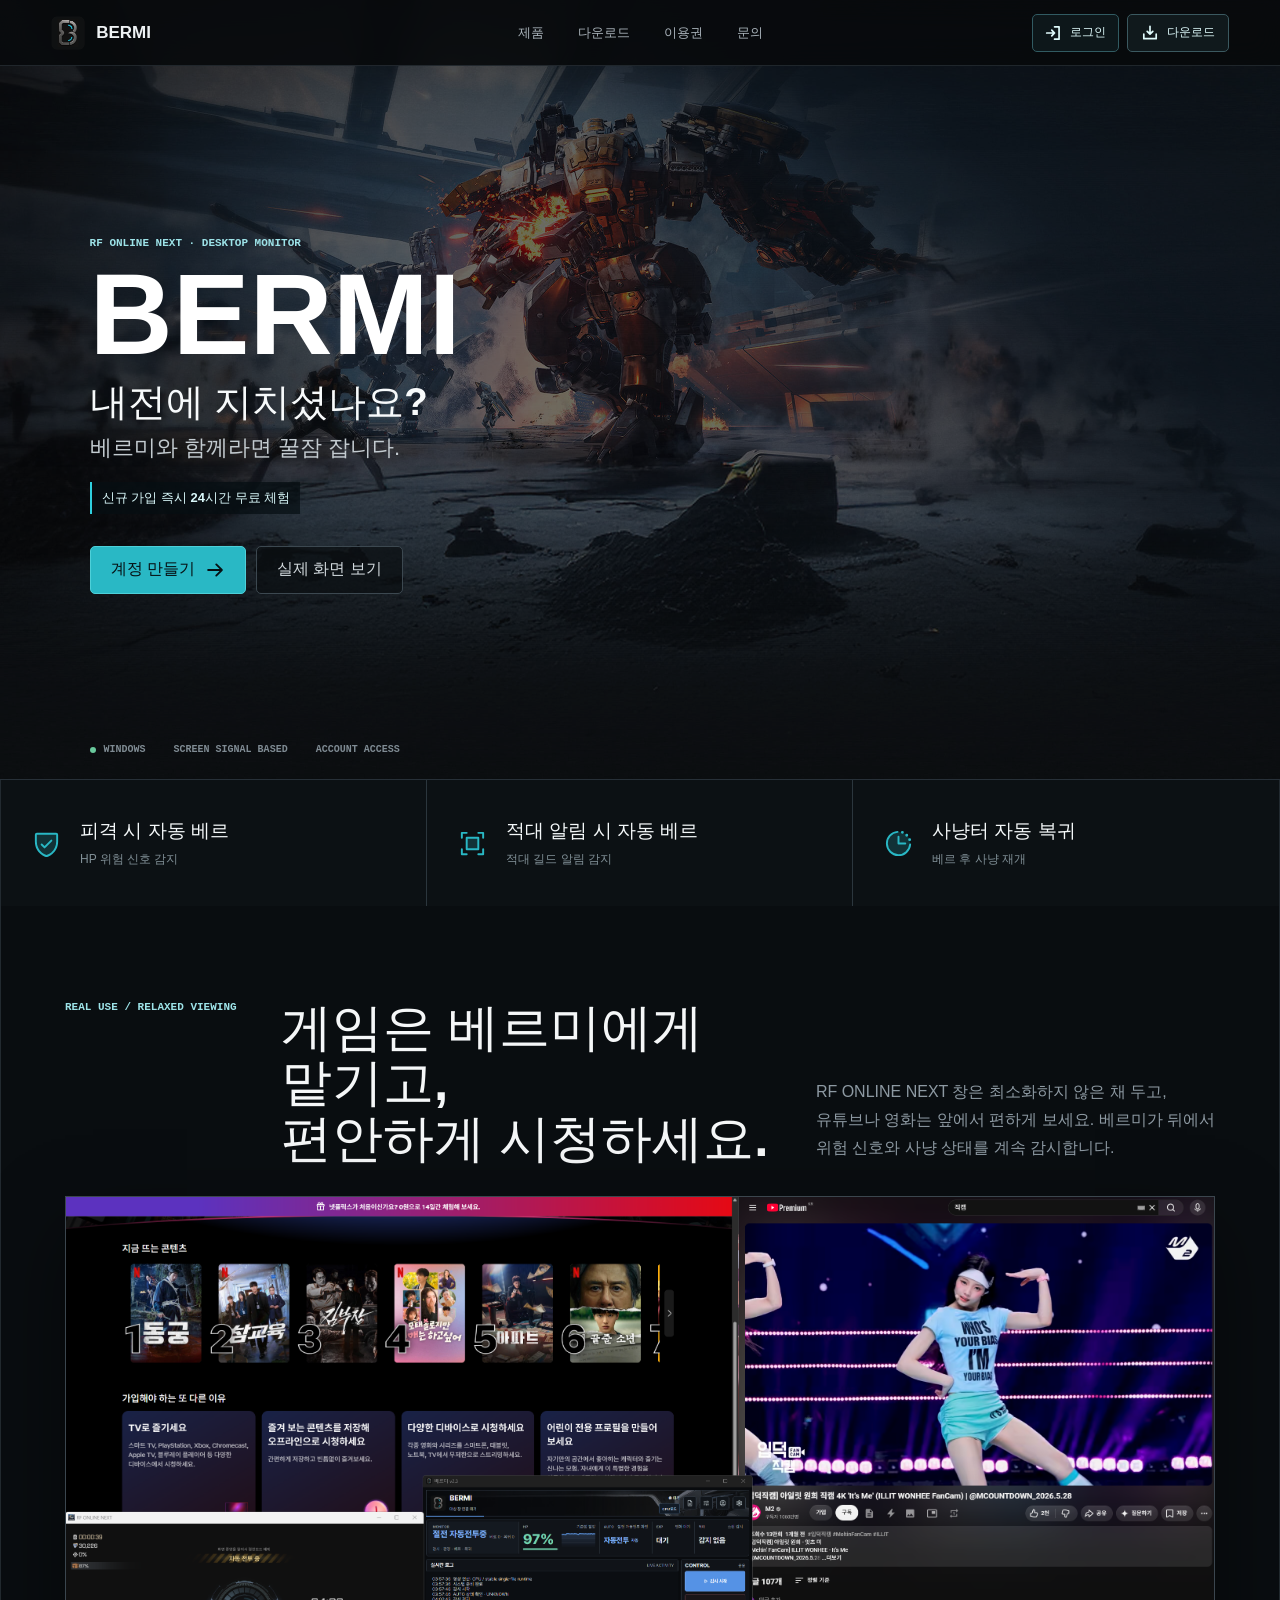
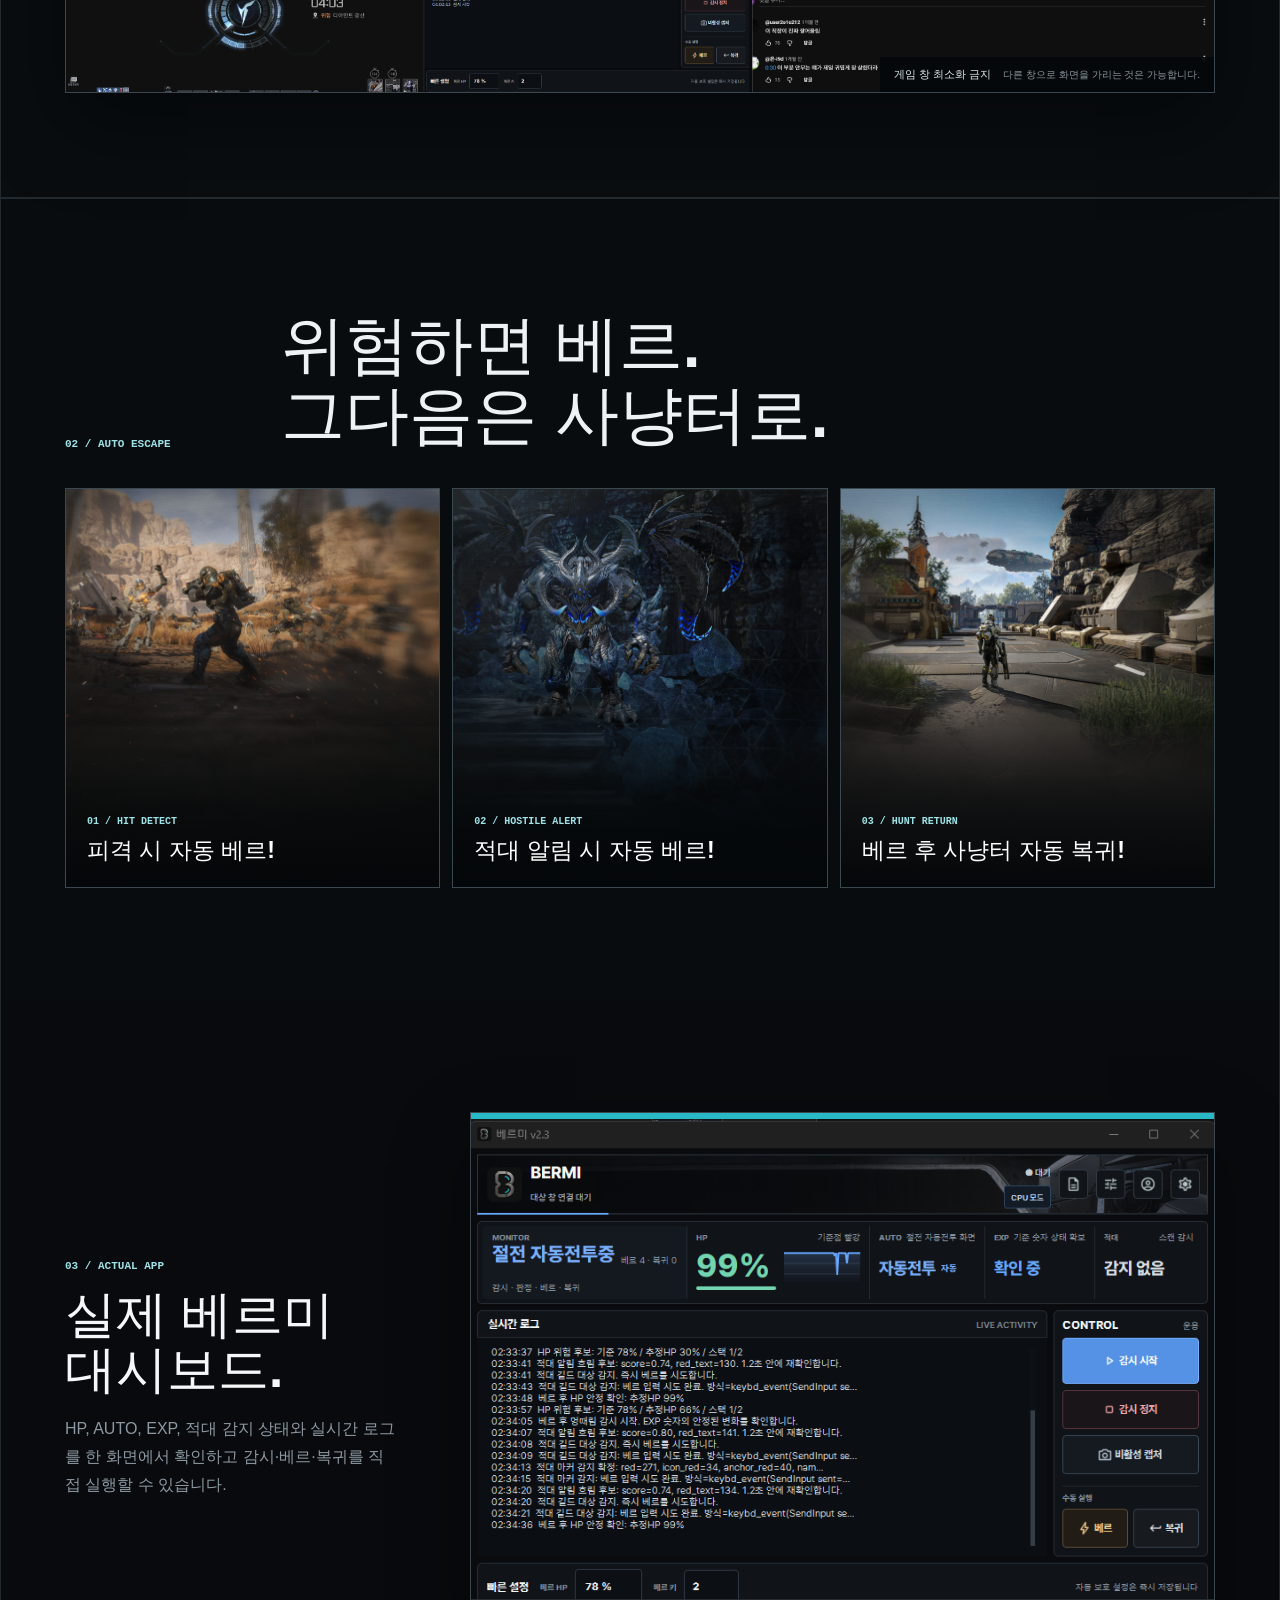
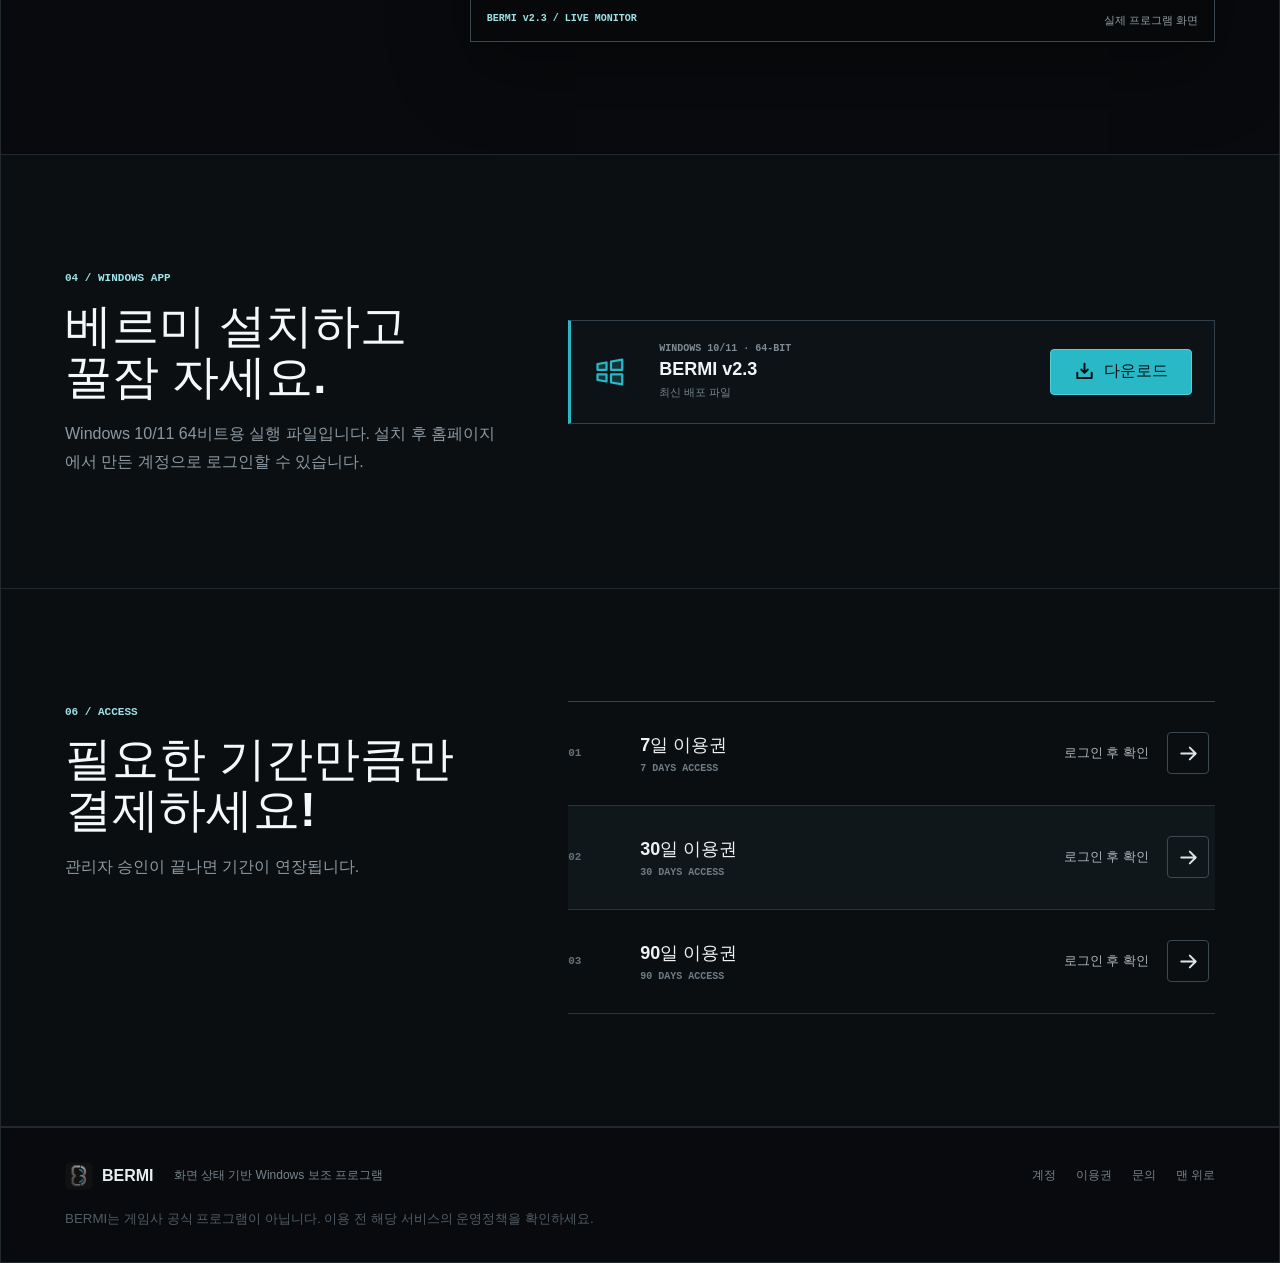
==== index.html @ 83c1efd8 "Update member administration and homepage" ====
<!doctype html>
<html lang="ko">
  <head>
    <meta charset="UTF-8" />
    <meta name="viewport" content="width=device-width, initial-scale=1.0" />
    <meta name="theme-color" content="#080a0d" />
    <link rel="icon" type="image/png" href="/bermi.png" />
    <link rel="canonical" href="https://bermi.vercel.app/" />
    <meta name="description" content="내전에 지치셨나요? BERMI가 피격과 적대 알림을 감지해 자동 베르와 사냥터 자동 복귀를 지원합니다." />
    <meta property="og:type" content="website" />
    <meta property="og:locale" content="ko_KR" />
    <meta property="og:site_name" content="BERMI" />
    <meta property="og:title" content="내전에 지치셨나요? 베르미와 함께라면 꿀잠 잡니다." />
    <meta property="og:description" content="피격 자동 베르 · 적대 알림 감지 · 사냥터 자동 복귀" />
    <meta property="og:url" content="https://bermi.vercel.app/" />
    <meta property="og:image" content="https://bermi.vercel.app/bermi-og-v1.jpg" />
    <meta property="og:image:width" content="1200" />
    <meta property="og:image:height" content="630" />
    <meta property="og:image:alt" content="내전에 지치셨나요? 베르미와 함께라면 꿀잠 잡니다." />
    <meta name="twitter:card" content="summary_large_image" />
    <meta name="twitter:title" content="내전에 지치셨나요? 베르미와 함께라면 꿀잠 잡니다." />
    <meta name="twitter:description" content="피격 자동 베르 · 적대 알림 감지 · 사냥터 자동 복귀" />
    <meta name="twitter:image" content="https://bermi.vercel.app/bermi-og-v1.jpg" />
    <title>BERMI | RF온라인넥스트 매크로 · 자동 베르 · 자동 사냥터 복귀</title>
    <script type="module" crossorigin src="/assets/index-1e5WeMnB.js"></script>
    <link rel="stylesheet" crossorigin href="/assets/index-e-_t56Hf.css">
  </head>
  <body>
    <div id="root"></div>
  </body>
</html>
---- assets/index-e-_t56Hf.css ----
:root{--lightningcss-light: ;--lightningcss-dark:initial;color-scheme:dark;color:#eef2f4;font-synthesis:none;--bg:#080a0d;--surface:#0d1115;--surface-2:#12171c;--line:#283139;--line-bright:#42505a;--muted:#8d99a2;--accent:#29b8c5;--accent-soft:#9de3e8;--danger:#e4737b;--success:#69c99c;background:#080a0d;font-family:Segoe UI,Malgun Gothic,sans-serif}*{box-sizing:border-box}html{scroll-behavior:smooth}body{background:var(--bg);min-width:320px;margin:0}button,input{font:inherit}button,a{-webkit-tap-highlight-color:transparent}button{cursor:pointer}a{color:inherit;text-decoration:none}.site-shell{min-height:100dvh;overflow:hidden}.topbar{z-index:20;-webkit-backdrop-filter:blur(14px);backdrop-filter:blur(14px);background:#080a0deb;border-bottom:1px solid #75899538;grid-template-columns:1fr auto 1fr;align-items:center;height:66px;padding:0 clamp(18px,4vw,64px);display:grid;position:fixed;inset:0 0 auto}.brand{justify-self:start;align-items:center;gap:11px;font-size:17px;font-weight:800;display:inline-flex}.brand img{border-radius:6px;width:34px;height:34px}.topbar nav{color:#aab4bb;align-items:center;gap:34px;font-size:13px;display:flex}.topbar nav button{color:inherit;background:0 0;border:0;padding:0}.topbar nav a:hover,.topbar nav button:hover{color:#fff}.topbar-actions{justify-self:end;align-items:center;gap:8px;display:flex}.header-download{color:#dffbfc;background:#10191c;border:1px solid #3b5960;border-radius:5px;align-items:center;gap:8px;min-height:38px;padding:0 13px;font-size:12px;font-weight:800;display:inline-flex}.header-download:hover{border-color:var(--accent);background:#122327}.header-signout,.header-login,.header-contact-mobile{color:#aab5bb;background:0 0;border:1px solid #313a40;border-radius:5px;align-items:center;gap:7px;min-height:38px;padding:0 12px;font-size:12px;font-weight:700;display:inline-flex}.header-signout:hover,.header-login:hover,.header-contact-mobile:hover{color:#fff;background:#101418;border-color:#59666e}.header-login{color:#dffbfc;background:#0d171a;border-color:#315b62}.header-contact-mobile{display:none}.hero{background:#0a0d11 url(/rf-hero-official.jpg) 50%/cover no-repeat;border-bottom:1px solid #273038;align-items:center;min-height:min(780px,88dvh);padding:118px clamp(22px,7vw,110px) 78px;display:flex;position:relative}.hero-shade{background:#0406088f;position:absolute;inset:0}.hero-content{z-index:1;width:min(680px,66vw);position:relative}.eyebrow,.section-heading>span,.plan-intro>span,.account-lead>span{color:var(--accent-soft);letter-spacing:0;font:600 11px/1.3 Consolas,monospace}.hero h1{color:#fff;letter-spacing:0;margin:12px 0 13px;font-size:clamp(66px,9vw,132px);line-height:.9}.hero-hook{color:#f7fafb;margin:0 0 5px;font-size:clamp(24px,3vw,40px);font-weight:800;line-height:1.2}.hero-copy{color:#c3cbd0;max-width:580px;margin:0;font-size:clamp(17px,2vw,22px);line-height:1.6}.trial-copy{color:#d9f8fa;background:#060e12b8;border-left:2px solid #2fd0df;width:fit-content;margin:16px 0 0;padding:7px 10px;font-size:13px;font-weight:800}.hero-actions{gap:10px;margin-top:32px;display:flex}.primary-action,.secondary-action{border-radius:5px;justify-content:center;align-items:center;gap:10px;min-height:48px;padding:0 20px;font-weight:700;display:inline-flex}.primary-action{color:#061013;background:var(--accent);border:1px solid #4dd0d9}.primary-action:hover{background:#55ccd4}.secondary-action{color:#d2d9dd;background:#0b0f12b3;border:1px solid #3c4850}.secondary-action:hover{border-color:#687780}.hero-meta{z-index:1;color:#7f8b93;text-transform:uppercase;gap:28px;font:600 10px Consolas,monospace;display:flex;position:absolute;bottom:24px;left:clamp(22px,7vw,110px);right:clamp(22px,7vw,110px)}.hero-meta span{align-items:center;gap:8px;display:flex}.hero-meta i{background:var(--success);border-radius:50%;width:6px;height:6px}.signal-strip{background:#0b0e11;border-inline:1px solid #222a30;grid-template-columns:repeat(3,1fr);max-width:1400px;margin:0 auto;display:grid}.signal-item{background:#0c1114;border-right:1px solid #2b363d;align-items:center;gap:18px;min-height:126px;padding:24px 30px;display:flex}.signal-item:last-child{border-right:0}.signal-item svg{color:var(--accent)}.signal-item div{flex-direction:column;gap:8px;min-width:0;display:flex}.signal-item strong{color:#f4f8f9;word-break:keep-all;font-size:clamp(16px,1.5vw,21px);font-weight:850;line-height:1.25}.signal-item span{color:#819097;font-size:12px}.relax-showcase{border-inline:1px solid #222a30;background:#090d10;border-bottom:1px solid #222a30;max-width:1400px;margin:0 auto;padding:94px clamp(20px,5vw,74px) 104px}.relax-heading{grid-template-columns:180px 1.25fr 1fr;align-items:end;gap:36px;margin-bottom:30px;display:grid}.relax-heading>span{color:var(--accent-soft);align-self:start;font:600 11px/1.3 Consolas,monospace}.relax-heading h2{color:#f5f7f8;letter-spacing:0;word-break:keep-all;margin:0;font-size:clamp(36px,4vw,58px);line-height:1.08}.relax-heading p{max-width:46ch;color:var(--muted);word-break:keep-all;margin:0 0 4px;line-height:1.75}.relax-visual{aspect-ratio:1024/443;background:#050708;border:1px solid #3b464e;margin:0;position:relative;overflow:hidden;box-shadow:0 30px 80px #0000006b}.relax-visual img{object-fit:cover;width:100%;height:100%;display:block}.relax-visual figcaption{background:#05080ae6;align-items:center;gap:12px;padding:10px 14px;display:flex;position:absolute;bottom:0;right:0}.relax-visual figcaption strong{color:#dce8ec;font-size:11px}.relax-visual figcaption span{color:#8b989f;font-size:10px}.product-section,.download-section,.feature-narrative,.usage-section,.plan-section,.account-section{border-inline:1px solid #222a30;max-width:1400px;margin:0 auto;padding:112px clamp(20px,5vw,74px)}.product-section{grid-template-columns:minmax(240px,.62fr) minmax(520px,1.38fr);align-items:center;gap:70px;display:grid}.section-heading h2,.plan-intro h2,.account-lead h2{color:#f5f7f8;letter-spacing:0;margin:14px 0 18px;font-size:clamp(36px,4vw,58px);line-height:1.08}.section-heading p,.plan-intro p,.account-lead p{color:var(--muted);max-width:48ch;margin:0;line-height:1.75}.product-visual{background:#060809;border:1px solid #3b464e;min-width:0;margin:0;position:relative;box-shadow:0 28px 70px #00000059}.product-visual:before{content:"";background:var(--accent);height:6px;display:block}.product-visual img{width:100%;height:auto;display:block}.visual-caption{border-top:1px solid #252d33;justify-content:space-between;gap:14px;padding:13px 16px;display:flex}.visual-caption span{color:var(--accent-soft);font:600 10px Consolas,monospace}.visual-caption strong{color:#939fa6;font-size:11px}.download-section{background:#0b0f12;border-top:1px solid #222a30;grid-template-columns:.8fr 1.2fr;align-items:center;gap:72px;display:grid}.download-copy>span{color:var(--accent-soft);font:600 11px/1.3 Consolas,monospace}.download-copy h2{color:#f5f7f8;letter-spacing:0;margin:14px 0 18px;font-size:clamp(34px,3.7vw,54px);line-height:1.08}.download-copy p{max-width:49ch;color:var(--muted);margin:0;line-height:1.75}.download-panel{border:1px solid #344049;border-left:3px solid var(--accent);background:#0d1216;grid-template-columns:48px 1fr auto;align-items:center;gap:18px;min-height:104px;padding:20px 22px;display:grid}.download-panel>svg{color:var(--accent)}.download-panel>div{flex-direction:column;gap:5px;min-width:0;display:flex}.download-panel span{color:#7e8b93;font:600 10px Consolas,monospace}.download-panel strong{color:#f0f4f6;font-size:18px}.download-panel small{color:#75828a;font-size:11px}.download-button{color:#061013;background:var(--accent);border:1px solid #4fd0da;border-radius:4px;justify-content:center;align-items:center;gap:9px;min-width:142px;min-height:46px;padding:0 17px;font-weight:800;display:inline-flex}.download-button:hover{background:#55ccd4}.download-button:disabled{cursor:not-allowed;color:#78848b;background:#171d21;border-color:#39454c}.feature-narrative{background:#090c0f;border-top:1px solid #222a30;display:block}.feature-title-block{grid-template-columns:180px 1fr;align-items:end;gap:36px;margin-bottom:38px;display:grid}.feature-title-block>span{color:var(--accent-soft);font:600 11px Consolas,monospace}.feature-title-block h2{letter-spacing:0;word-break:keep-all;margin:0;font-size:clamp(40px,5vw,68px);line-height:1.08}.feature-scenes{grid-template-columns:repeat(3,minmax(0,1fr));gap:12px;display:grid}.feature-scene{background:#080a0c;border:1px solid #3a4850;min-height:400px;position:relative;overflow:hidden}.feature-scene img{object-fit:cover;width:100%;height:100%;display:block}.feature-hit img,.feature-hostile img,.feature-return img{object-position:50% center}.feature-scene:after{content:"";background:linear-gradient(#0000,#040709f7);position:absolute;inset:35% 0 0}.feature-scene>div{z-index:1;padding:21px;position:absolute;inset:auto 0 0}.feature-scene span{color:var(--accent-soft);font:600 10px Consolas,monospace}.feature-scene h3{color:#fff;letter-spacing:0;word-break:keep-all;margin:8px 0 0;font-size:clamp(20px,1.8vw,27px);line-height:1.3}.usage-section{background:#080c0f;border-top:1px solid #222a30}.usage-heading{grid-template-columns:180px .85fr 1fr;align-items:end;gap:36px;margin-bottom:38px;display:grid}.usage-heading>span{color:var(--accent-soft);align-self:start;font:600 11px Consolas,monospace}.usage-heading h2{letter-spacing:0;word-break:keep-all;margin:0;font-size:clamp(36px,3.8vw,54px);line-height:1.08}.usage-heading p{max-width:40ch;color:var(--muted);margin:0 0 4px;line-height:1.7}.usage-critical{border:1px solid #693c40;border-left:4px solid var(--danger);background:#170e11;align-items:center;gap:16px;min-height:76px;margin-bottom:28px;padding:15px 18px;display:flex}.usage-critical>svg{color:var(--danger);flex:none}.usage-critical>div{gap:5px;display:grid}.usage-critical strong{color:#f0b0b5;font-size:16px}.usage-critical span{color:#aa8589;font-size:12px;line-height:1.55}.usage-steps{border-top:1px solid #39454d}.usage-step{border-bottom:1px solid #273138;grid-template-columns:54px 42px 160px 1fr;align-items:start;gap:18px;min-height:108px;padding:22px 0;display:grid}.usage-step>span{color:#63717a;font:600 11px Consolas,monospace}.usage-step svg{color:var(--accent)}.usage-step strong{font-size:15px}.usage-detail{gap:8px;display:grid}.usage-detail p{color:#c0c9ce;margin:0;font-size:13px;line-height:1.55}.usage-detail ul{color:#7f8d95;gap:5px;margin:0;padding-left:17px;font-size:12px;line-height:1.55;display:grid}.usage-detail li::marker{color:var(--accent)}.usage-warning{color:#c5b38f;background:#15130e;border-left:3px solid #d9a24d;align-items:center;gap:12px;min-height:58px;margin-top:22px;padding:12px 15px;font-size:12px;display:flex}.usage-warning svg{color:#d9a24d;flex:none}.usage-warning>div{gap:3px;display:grid}.usage-warning strong{color:#e2c891;font-size:12px}.usage-warning span{color:#9c9077;line-height:1.5}.settings-guide{border-top:1px solid #2b353c;grid-template-columns:minmax(0,1.45fr) minmax(260px,.55fr);gap:16px;margin-top:48px;padding-top:42px;display:grid}.settings-guide-heading{grid-column:1/-1;grid-template-columns:180px .9fr 1fr;align-items:end;gap:36px;margin-bottom:12px;display:grid}.settings-guide-heading>span{color:var(--accent-soft);align-self:start;font:600 10px Consolas,monospace}.settings-guide-heading h3{letter-spacing:0;margin:0;font-size:clamp(30px,3.4vw,48px);line-height:1.1}.settings-guide-heading p{color:#849199;max-width:44ch;margin:0 0 3px;font-size:12px;line-height:1.65}.settings-shot{background:#07090b;border:1px solid #344049;min-width:0;margin:0;overflow:hidden}.settings-shot img{width:100%;height:auto;display:block}.settings-shot figcaption{color:#89969d;border-top:1px solid #2b343a;align-items:center;min-height:44px;padding:0 14px;font-size:11px;display:flex}.settings-notes{border-top:1px solid #3a464e;margin:0}.settings-notes>div{border-bottom:1px solid #263038;gap:5px;padding:13px 4px;display:grid}.settings-notes dt{color:#d9e1e5;font-size:12px;font-weight:750}.settings-notes dd{color:#77858d;margin:0;font-size:11px;line-height:1.5}.return-settings-guide{background:#0b0f12;border:1px solid #2f3940;grid-template-columns:minmax(280px,.62fr) minmax(0,1.38fr);align-items:center;gap:34px;margin-top:42px;padding:36px;display:grid}.return-settings-copy>span{color:var(--accent-soft);font:600 10px Consolas,monospace}.return-settings-copy h3{letter-spacing:0;margin:12px 0 22px;font-size:clamp(27px,3vw,42px);line-height:1.1}.return-settings-copy dl{border-top:1px solid #344048;margin:0}.return-settings-copy dl>div{border-bottom:1px solid #273138;gap:5px;padding:12px 0;display:grid}.return-settings-copy dt{color:#d8e0e4;font-size:12px;font-weight:750}.return-settings-copy dd{color:#78868e;margin:0;font-size:11px;line-height:1.55}.return-settings-shot{background:#06080a;border:1px solid #354149;min-width:0;margin:0}.return-settings-shot img{width:100%;height:auto;display:block}.return-settings-shot figcaption{color:#89969d;border-top:1px solid #2b343a;align-items:center;min-height:44px;padding:0 14px;font-size:11px;display:flex}.guide-visuals{grid-template-columns:minmax(280px,.9fr) minmax(190px,.55fr) minmax(300px,.95fr);align-items:stretch;gap:16px;margin-top:42px;display:grid}.guide-visual-copy{padding:24px 24px 22px 0}.guide-visual-copy>span{color:var(--accent-soft);font:600 10px Consolas,monospace}.guide-visual-copy h3{letter-spacing:0;margin:12px 0 20px;font-size:clamp(25px,2.6vw,38px);line-height:1.12}.guide-visual-copy ol{color:#a3afb5;gap:9px;margin:0;padding-left:20px;font-size:12px;line-height:1.55;display:grid}.guide-visual-copy li::marker{color:var(--accent);font-family:Consolas,monospace}.guide-visual-copy p{color:#65727a;margin:19px 0 0;font-size:10px;line-height:1.5}.guide-shot{background:#07090b;border:1px solid #344049;grid-template-rows:1fr auto;min-width:0;margin:0;display:grid;overflow:hidden}.guide-shot img{object-fit:contain;image-rendering:auto;background:#050709;width:100%;height:100%;min-height:300px;display:block}.guide-shot-list img{padding:14px}.guide-shot figcaption{color:#909ca3;border-top:1px solid #2c353b;align-items:center;gap:10px;min-height:46px;padding:0 13px;font-size:11px;display:flex}.guide-shot figcaption strong{color:var(--accent);font:600 10px Consolas,monospace}.plan-section{background:#0b0e11;border-top:1px solid #222a30;border-bottom:1px solid #222a30;grid-template-columns:.8fr 1.2fr;gap:72px;display:grid}.plan-intro h2{word-break:keep-all;font-size:clamp(36px,3.7vw,52px)}.plan-list{border-top:1px solid #39454d}.plan-row{border-bottom:1px solid #2a333a;grid-template-columns:54px 1fr 160px 48px;align-items:center;gap:18px;min-height:104px;display:grid}.plan-row.is-featured{background:#10171a}.plan-number{color:#65717a;font:600 11px Consolas,monospace}.plan-name{flex-direction:column;gap:6px;display:flex}.plan-name strong{font-size:18px}.plan-name span{color:#707d85;font:600 10px Consolas,monospace}.plan-price{color:#aeb7bd;text-align:right;font-size:13px}.plan-row>button{color:#dde5e9;background:0 0;border:1px solid #3c4951;border-radius:4px;place-items:center;width:42px;height:42px;display:grid}.plan-row>button:hover{color:#061013;border-color:var(--accent);background:var(--accent)}.account-section{grid-template-columns:.55fr 1.45fr;align-items:start;gap:72px;min-height:480px;display:grid}.account-reveal{color:#fff;background:#10151a;border:1px solid #3c4850;border-radius:5px;justify-content:space-between;align-items:center;min-height:66px;padding:0 22px;font-weight:700;display:flex}.account-reveal:hover{border-color:var(--accent)}.auth-panel,.member-panel{border-top:3px solid var(--accent);background:#0d1115}.auth-panel{border-inline:1px solid #293239;border-bottom:1px solid #293239;padding:24px}.auth-tabs{border-bottom:1px solid #2d363d;grid-template-columns:1fr 1fr;margin-bottom:22px;display:grid}.auth-tabs button{color:#78858d;background:0 0;border:0;border-bottom:2px solid #0000;height:44px;font-weight:700}.auth-tabs button.is-active{color:#fff;border-bottom-color:var(--accent)}.auth-panel form,.purchase-form{gap:15px;display:grid}label{gap:7px;display:grid}label>span{color:#a7b1b7;font-size:12px;font-weight:650}input{color:#eef3f5;background:#080b0e;border:1px solid #313c44;border-radius:4px;outline:none;width:100%;height:45px;padding:0 13px}input:focus{border-color:var(--accent)}.password-field{position:relative}.password-field input{padding-right:46px}.password-field button{color:#7f8b93;background:0 0;border:0;width:44px;position:absolute;inset:0 0 0 auto}.form-submit{color:#061013;background:var(--accent);border:1px solid #52ccd5;border-radius:4px;justify-content:center;align-items:center;gap:10px;min-height:47px;font-weight:800;display:flex}.form-submit:disabled{cursor:wait;opacity:.6}.form-message{color:#eaa0a5;background:#1b1114;border:1px solid #533338;align-items:center;gap:8px;min-height:42px;padding:9px 11px;font-size:12px;display:flex}.form-message.success{color:#8bdab4;background:#0c1813;border-color:#285542}.privacy-line{color:#707c84;align-items:center;gap:8px;margin-top:18px;font-size:11px;display:flex}.auth-modal-backdrop{z-index:60;-webkit-backdrop-filter:blur(8px);backdrop-filter:blur(8px);background:#020406d1;place-items:center;padding:24px;display:grid;position:fixed;inset:0}.auth-modal{background:#090d10;border:1px solid #35434b;width:min(460px,100%);box-shadow:0 24px 80px #0000008c}.auth-modal>header{border-bottom:1px solid #273139;justify-content:space-between;align-items:flex-start;gap:20px;min-height:118px;padding:22px 24px 18px;display:flex}.auth-modal>header span{color:var(--accent);font:700 10px Consolas,monospace}.auth-modal>header h2{margin:7px 0 5px;font-size:24px}.auth-modal>header p{color:#84919a;margin:0;font-size:12px;line-height:1.55}.auth-modal>header button{color:#9da9b0;background:#10151a;border:1px solid #303b42;flex:none;place-items:center;width:36px;height:36px;display:grid}.auth-modal>.auth-panel{border-inline:0;border-bottom:0}.member-panel{border-inline:1px solid #293239;border-bottom:1px solid #293239}.membership-summary{border-bottom:1px solid #2a333a;grid-template-columns:.8fr .8fr 1.5fr 48px;min-height:86px;display:grid}.membership-summary>div{border-right:1px solid #2a333a;flex-direction:column;justify-content:center;gap:6px;padding:14px 18px;display:flex}.membership-summary span{color:#6f7d85;font:600 10px Consolas,monospace}.membership-summary strong{font-size:14px}.membership-summary .text-active{color:var(--success)}.signout{color:#8b979e;background:0 0;border:0}.signout:hover{color:#fff}.purchase-layout{grid-template-columns:1fr 1fr;display:grid}.purchase-form,.order-history{padding:22px}.purchase-form{border-right:1px solid #2a333a}.form-title{align-items:center;gap:9px;min-height:28px;margin-bottom:3px;display:flex}.form-title svg{color:var(--accent)}.plan-selector{grid-template-columns:repeat(3,1fr);gap:7px;display:grid}.plan-selector button{color:#dce3e7;background:#0a0d10;border:1px solid #303b42;border-radius:4px;flex-direction:column;justify-content:center;align-items:flex-start;gap:3px;min-height:58px;padding:8px 10px;display:flex}.plan-selector button.is-active{border-color:var(--accent);background:#0d1b1e}.plan-selector span{color:#6f7b83;font-size:9px}.pin-list{gap:8px;display:grid}.pin-list-heading{color:#a7b1b7;grid-template-columns:1fr 116px;gap:8px;padding-left:42px;font-size:11px;font-weight:650;display:grid}.pin-entry{grid-template-columns:34px minmax(0,1fr) 116px 38px;align-items:center;gap:8px;display:grid}.pin-entry input{min-width:0}.pin-index{color:#64717a;font:600 10px Consolas,monospace}.pin-entry>button{color:#bb757b;background:#130d0f;border:1px solid #3a3034;border-radius:4px;place-items:center;height:38px;display:grid}.pin-entry>button:hover:not(:disabled){border-color:var(--danger);color:#f0a0a6}.pin-entry>button:disabled{cursor:default;opacity:.25}.add-pin{color:#9cdde2;background:#0a1013;border:1px dashed #3b4a52;border-radius:4px;justify-content:center;align-items:center;gap:7px;min-height:39px;font-size:12px;font-weight:700;display:flex}.add-pin:hover:not(:disabled){border-color:var(--accent)}.add-pin:disabled{cursor:default;opacity:.45}.pin-total{color:#d7898f;background:#120d0f;border:1px solid #3a3034;justify-content:flex-end;align-items:baseline;gap:8px;min-height:42px;padding:8px 11px;display:flex}.pin-total span{color:#7d898f;margin-right:auto;font-size:11px}.pin-total strong{font-size:15px}.pin-total small{color:#69767e;font-size:10px}.pin-total.is-matched{color:#82d4ad;background:#0b1511;border-color:#285542}.pin-note{color:#68757d;margin:0;font-size:10px;line-height:1.5}.order-history{min-width:0}.order-row{border-bottom:1px solid #242c32;grid-template-columns:1fr auto;gap:16px;padding:14px 0;display:grid}.order-row>div{flex-direction:column;gap:5px;display:flex}.order-row>div:last-child{align-items:flex-end}.order-row strong{font-size:12px}.order-row span{color:#718089;font-size:10px}.order-row b{font-size:11px}.status-pending{color:#e2b25f}.status-approved{color:var(--success)}.status-rejected{color:var(--danger)}.empty-state{color:#6e7a82;padding:32px 0;font-size:12px}footer{color:#77848c;border:1px solid #222a30;grid-template-columns:auto 1fr auto;align-items:center;gap:20px;max-width:1400px;margin:0 auto;padding:34px clamp(20px,5vw,74px);display:grid}.footer-brand{color:#e9eef1;align-items:center;gap:9px;display:flex}.footer-brand img{border-radius:5px;width:28px;height:28px}footer p{margin:0;font-size:12px}footer>div:nth-of-type(2){gap:20px;font-size:12px;display:flex}footer>div:nth-of-type(2) button{color:inherit;background:0 0;border:0;padding:0}footer>div:nth-of-type(2) a:hover,footer>div:nth-of-type(2) button:hover{color:#dce5e9}footer small{color:#515d65;grid-column:1/-1}@media (width<=980px){.topbar{grid-template-columns:1fr auto}.topbar nav{display:none}.header-contact-mobile{display:inline-flex}.hero-content{width:min(680px,85vw)}.signal-strip{grid-template-columns:repeat(3,1fr)}.relax-heading{grid-template-columns:1fr 1.4fr}.relax-heading>span{grid-column:1/-1}.product-section,.download-section,.feature-narrative,.plan-section,.account-section{grid-template-columns:1fr;gap:44px}.usage-heading{grid-template-columns:1fr 1.4fr}.usage-heading>span{grid-column:1/-1}.feature-title-block{grid-template-columns:1fr;gap:12px}.feature-scenes{grid-template-columns:repeat(3,minmax(0,1fr))}.settings-guide{grid-template-columns:1fr}.settings-guide-heading{grid-template-columns:1fr 1.4fr}.settings-guide-heading>span{grid-column:1/-1}.return-settings-guide{grid-template-columns:1fr}.guide-visuals{grid-template-columns:1fr 1fr}.guide-visual-copy{grid-column:1/-1;padding-right:0}.product-section{padding-top:86px}.purchase-layout{grid-template-columns:1fr}.purchase-form{border-bottom:1px solid #2a333a;border-right:0}}@media (width<=640px){.topbar{height:58px;padding-inline:14px}.brand span{font-size:14px}.brand img{width:30px;height:30px}.header-download{min-height:34px;padding-inline:9px}.header-signout,.header-login,.header-contact-mobile{justify-content:center;width:36px;min-height:34px;padding:0;font-size:0}.header-contact-mobile span{display:none}.header-download{justify-content:center;width:36px;font-size:0}.hero{background-position:68%;align-items:flex-end;min-height:720px;padding:100px 20px 96px}.hero-shade{background:#05070999}.hero-content{width:100%}.hero h1{font-size:68px}.hero-copy{font-size:15px}.hero-actions{flex-direction:column;align-items:stretch}.hero-meta{flex-wrap:wrap;gap:13px;left:20px;right:20px}.signal-strip{grid-template-columns:1fr}.signal-item{border-bottom:1px solid #222a30;border-right:0;min-height:94px}.relax-showcase{padding:68px 18px}.relax-heading{grid-template-columns:1fr;gap:14px;margin-bottom:22px}.relax-heading>span{grid-column:auto}.relax-heading h2{font-size:34px}.relax-visual{aspect-ratio:auto}.relax-visual img{aspect-ratio:4/3;object-position:58% center}.relax-visual figcaption{flex-direction:column;align-items:flex-start;gap:3px;position:static}.product-section,.download-section,.feature-narrative,.usage-section,.plan-section,.account-section{padding:76px 18px}.download-panel{grid-template-columns:40px 1fr}.download-button{grid-column:1/-1;width:100%}.section-heading h2,.plan-intro h2,.account-lead h2{font-size:38px}.plan-row{grid-template-columns:34px 1fr 42px;gap:10px}.plan-price{text-align:left;grid-area:2/2;margin-top:-24px}.plan-row>button{grid-area:1/3/span 2}.feature-scenes{grid-template-columns:1fr}.feature-title-block h2{font-size:38px}.feature-scene{min-height:280px}.usage-heading{grid-template-columns:1fr;gap:14px}.usage-heading>span{grid-column:auto}.usage-heading h2{font-size:38px}.usage-step{grid-template-columns:30px 30px 1fr;gap:10px;padding:13px 0}.usage-detail{grid-column:3}.settings-guide{grid-template-columns:1fr}.settings-guide-heading{grid-template-columns:1fr;gap:12px}.settings-guide-heading>span{grid-column:auto}.settings-guide-heading h3{font-size:34px}.return-settings-guide{padding:20px 16px}.guide-visuals{grid-template-columns:1fr}.guide-visual-copy{grid-column:auto;padding:0 0 8px}.guide-shot img{min-height:240px}.membership-summary{grid-template-columns:1fr 1fr 46px}.membership-summary>div:nth-child(3){border-top:1px solid #2a333a;grid-area:2/1/auto/-1}.signout{grid-area:1/3}.plan-selector{grid-template-columns:1fr}.pin-list-heading{display:none}.pin-entry{grid-template-columns:28px minmax(0,1fr) 38px}.pin-entry input:nth-of-type(2){grid-column:2}.pin-entry>button{grid-area:1/3/span 2;height:100%;min-height:38px}.auth-modal-backdrop{padding:12px}.auth-modal>header{padding-inline:20px}footer{grid-template-columns:1fr}footer>div:nth-of-type(2){justify-content:flex-start}}@media (prefers-reduced-motion:reduce){html{scroll-behavior:auto}*{transition:none!important}}.private-support{background:#0d1217;border-top:1px solid #2a333a;grid-template-columns:minmax(300px,.85fr) minmax(0,1.15fr);display:grid}.support-form-wrap,.support-history{padding:28px}.support-form-wrap{border-right:1px solid #2a333a}.support-form-wrap>p{color:#8d9aa5;margin:8px 0 18px;font-size:13px}.support-form-wrap form{gap:10px;display:grid}.support-form-wrap input,.support-form-wrap select,.support-form-wrap textarea,.admin-reply-form textarea{color:#eef4f7;width:100%;font:inherit;resize:vertical;background:#080c10;border:1px solid #303b44;border-radius:4px;padding:11px 12px}.support-form-wrap input:focus,.support-form-wrap select:focus,.support-form-wrap textarea:focus,.admin-reply-form textarea:focus{border-color:#36b8c8;outline:none}.support-history{align-content:start;gap:12px;display:grid}.support-ticket{background:#0a0f13;border:1px solid #28323a;padding:15px}.support-ticket>header{grid-template-columns:1fr auto auto;align-items:center;gap:12px;display:grid}.support-ticket>header span,.support-ticket>header b{color:#8795a0;font-size:11px}.support-ticket>header b{color:#68cfb1}.support-ticket>p,.support-reply p{color:#bcc7cf;white-space:pre-wrap;margin:10px 0 0;font-size:13px;line-height:1.7}.support-reply{background:#10181d;border-left:2px solid #35b8c9;margin-top:13px;padding:12px}.support-reply span{color:#55c9d7;font-size:11px;font-weight:800}.admin-shell{color:#edf3f6;background:#080b0e;min-height:100vh}.admin-header{z-index:5;background:#080b0ef5;border-bottom:1px solid #273039;grid-template-columns:1fr auto 1fr;align-items:center;height:58px;padding:0 24px;display:grid;position:sticky;top:0}.admin-header a,.admin-header button{color:#b8c4cc;font:inherit;cursor:pointer;background:0 0;border:0;align-items:center;gap:8px;display:inline-flex}.admin-header strong{color:#4dc7d6;font-size:12px}.admin-header button{justify-self:end}.admin-main{width:min(1480px,100% - 40px);margin:0 auto;padding:38px 0 70px}.admin-titlebar{justify-content:space-between;align-items:flex-end;gap:28px;margin-bottom:24px;display:flex}.admin-titlebar span{color:#48c7d6;font-size:11px;font-weight:800}.admin-titlebar h1{margin:7px 0 5px;font-size:32px}.admin-titlebar p{color:#87939d;margin:0}.admin-key{cursor:pointer;background:#10161b;border:1px solid #34414a;align-items:center;gap:10px;min-height:42px;padding:0 14px;display:inline-flex}.admin-key.is-ready{color:#75d6ba;border-color:#3e8e79}.admin-key input{display:none}.admin-error{color:#f09aa2;background:#211217;border:1px solid #73404a;align-items:center;gap:9px;margin-bottom:18px;padding:12px 14px;display:flex}.admin-metrics{border:1px solid #2c363e;grid-template-columns:repeat(4,minmax(0,1fr));margin-bottom:18px;display:grid}.admin-metrics>div{border-right:1px solid #2c363e;grid-template-columns:auto 1fr auto;align-items:center;gap:12px;min-height:74px;padding:0 18px;display:grid}.admin-metrics>div:last-child{border-right:0}.admin-metrics svg{color:#4fc5d4}.admin-metrics span{color:#8e9aa4;font-size:12px}.admin-metrics strong{font-size:24px}.admin-panel{background:#0d1217;border:1px solid #2c363e}.admin-panel>header{border-bottom:1px solid #2c363e;justify-content:space-between;align-items:center;min-height:48px;padding:0 16px;display:flex}.admin-panel>header div{align-items:center;gap:9px;display:inline-flex}.admin-panel>header span{color:#84919b;font-size:11px}.admin-order{border-bottom:1px solid #242d34;grid-template-columns:minmax(240px,.9fr) minmax(280px,1.2fr) auto;align-items:center;gap:18px;padding:15px 16px;display:grid}.admin-order:last-child{border-bottom:0}.admin-order-main{gap:3px;display:grid}.admin-order-main span,.admin-order-main small{color:#8e9aa4;font-size:12px}.admin-order-pins{flex-wrap:wrap;gap:7px;display:flex}.admin-order-pins button,.admin-order-actions button,.admin-reply-form button{color:#dce5ea;cursor:pointer;background:#141b21;border:1px solid #34414a;min-height:34px;padding:0 12px}.admin-order-pins code{color:#fff;background:#080c10;border:1px solid #33414a;gap:8px;padding:7px 9px;display:inline-flex}.admin-order-pins code span{color:#65cddd}.admin-order-actions{gap:7px;display:flex}.admin-order-actions .approve{color:#77d8bc;border-color:#357e6c}.admin-order-actions .reject{color:#ee939c;border-color:#6b3e46}.admin-order-actions button:disabled{opacity:.4;cursor:default}.admin-grid{grid-template-columns:1.1fr .9fr;align-items:start;gap:18px;margin-top:18px;display:grid}.admin-table-wrap{overflow-x:auto}.admin-table-wrap table{border-collapse:collapse;width:100%;font-size:12px}.admin-table-wrap th,.admin-table-wrap td{text-align:left;white-space:nowrap;border-bottom:1px solid #242d34;padding:11px 13px}.admin-table-wrap th{color:#7f8c96;font-weight:600}.member-access-kind{gap:4px;display:grid}.member-access-kind b{color:#aebbc2;background:#10161a;border:1px solid #40505a;width:fit-content;padding:4px 7px;font-size:10px}.member-access-kind b.is-paid{color:#7ed9bd;background:#0d1915;border-color:#337667}.member-access-kind b.is-free{color:#e1bd72;background:#19150d;border-color:#655431}.member-access-kind small{color:#6f7d86;font-size:10px}.member-role-button{color:#b5c1c8;white-space:nowrap;background:#11171c;border:1px solid #3a4851;align-items:center;gap:6px;min-height:32px;padding:0 10px;font-size:11px;display:inline-flex}.member-role-button:hover{color:#e6fbfc;border-color:#4fc5d4}.member-role-button.is-admin{color:#ed9aa2;background:#1a1013;border-color:#6a4148}.member-role-button:disabled{cursor:wait;opacity:.55}.member-admin-self{color:#66cfb0;white-space:nowrap;align-items:center;gap:6px;font-size:11px;display:inline-flex}.admin-ticket-list{max-height:640px;overflow-y:auto}.admin-ticket{border-bottom:1px solid #242d34;padding:15px}.admin-ticket>header{justify-content:space-between;gap:16px;display:flex}.admin-ticket>header span{color:#83909a;font-size:11px}.admin-ticket>p,.admin-ticket-reply p{color:#bcc7cf;white-space:pre-wrap;font-size:13px;line-height:1.65}.admin-ticket-reply{background:#101914;border-left:2px solid #3f9d84;padding:10px 12px}.admin-ticket-reply span{color:#70d0b4;font-size:11px}.admin-reply-form{gap:8px;display:grid}.admin-reply-form button{justify-self:end}.admin-empty{color:#7f8c96;text-align:center;padding:24px}.admin-login-shell main{width:min(520px,100% - 32px);margin:70px auto}.admin-login{text-align:center;gap:10px;display:grid}.admin-login>svg{color:#48c7d6;margin:0 auto}.admin-login h1,.admin-login p{margin:0}.admin-login>p{color:#87939d}.admin-login .auth-panel{text-align:left;margin-top:14px}@media (width<=900px){.private-support,.admin-grid{grid-template-columns:1fr}.support-form-wrap{border-bottom:1px solid #2a333a;border-right:0}.admin-order{grid-template-columns:1fr}.admin-order-actions{justify-content:flex-end}}@media (width<=640px){.private-support{margin-inline:-18px}.support-form-wrap,.support-history{padding:20px 18px}.support-ticket>header{grid-template-columns:1fr auto}.support-ticket>header b{grid-column:1/-1}.admin-header{padding:0 14px}.admin-main{width:min(100% - 24px,1480px);padding-top:24px}.admin-titlebar{flex-direction:column;align-items:stretch}.admin-key{justify-content:center}.admin-metrics{grid-template-columns:1fr}.admin-metrics>div{border-bottom:1px solid #2c363e;border-right:0}.admin-metrics>div:last-child{border-bottom:0}.admin-panel>header{flex-direction:column;align-items:flex-start;gap:4px;padding-block:10px}}
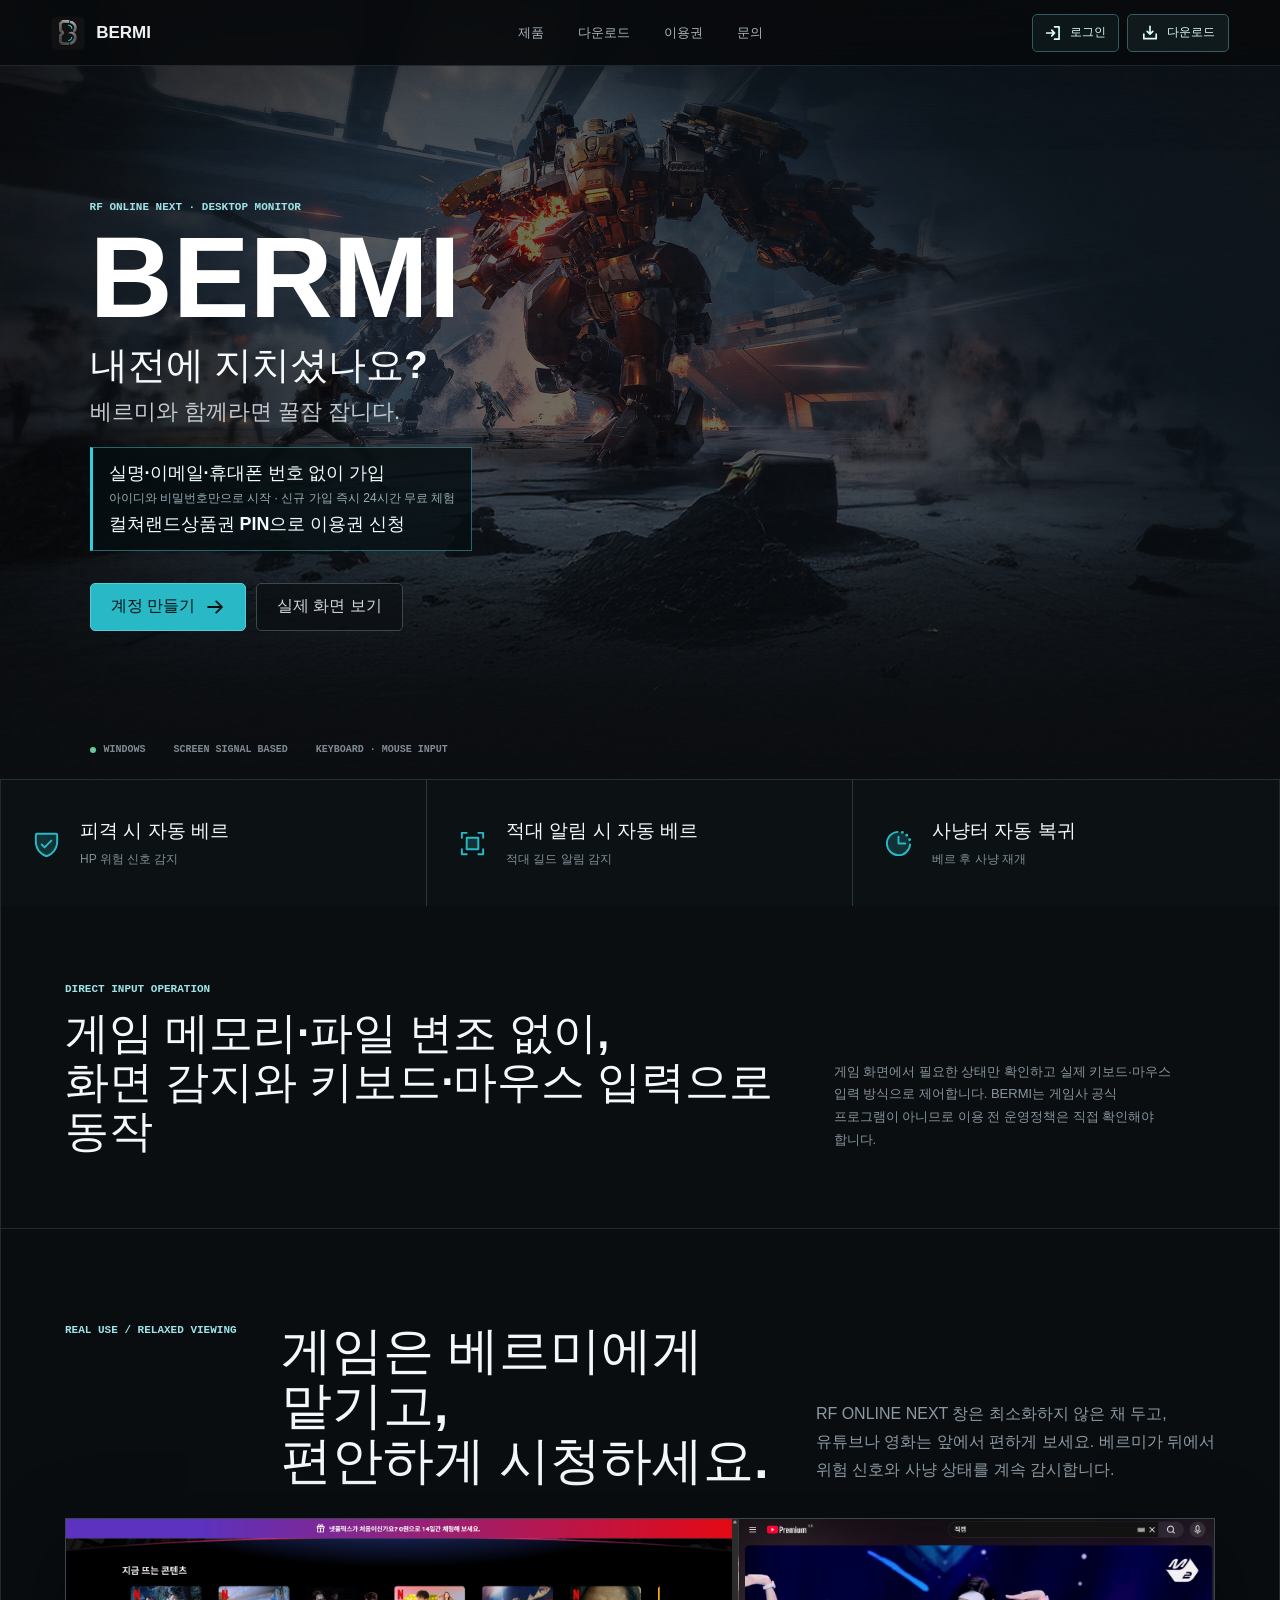
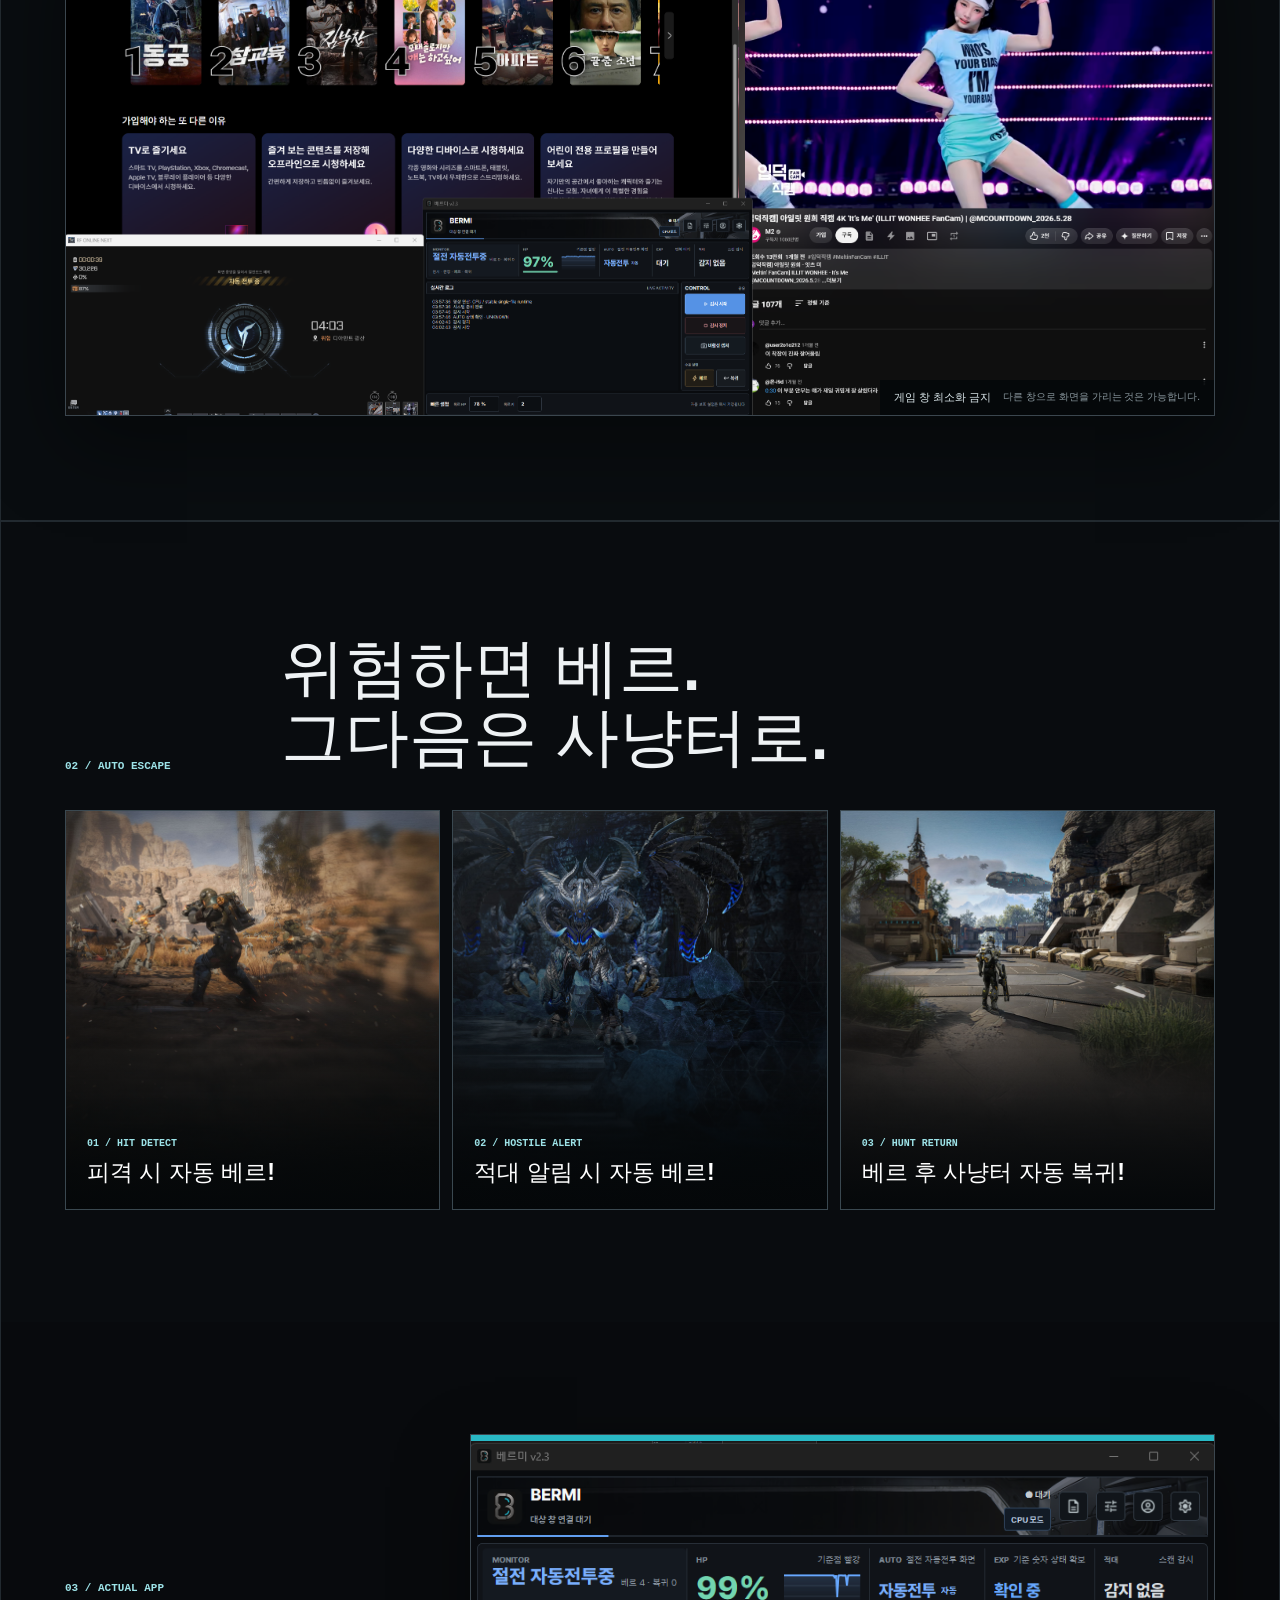
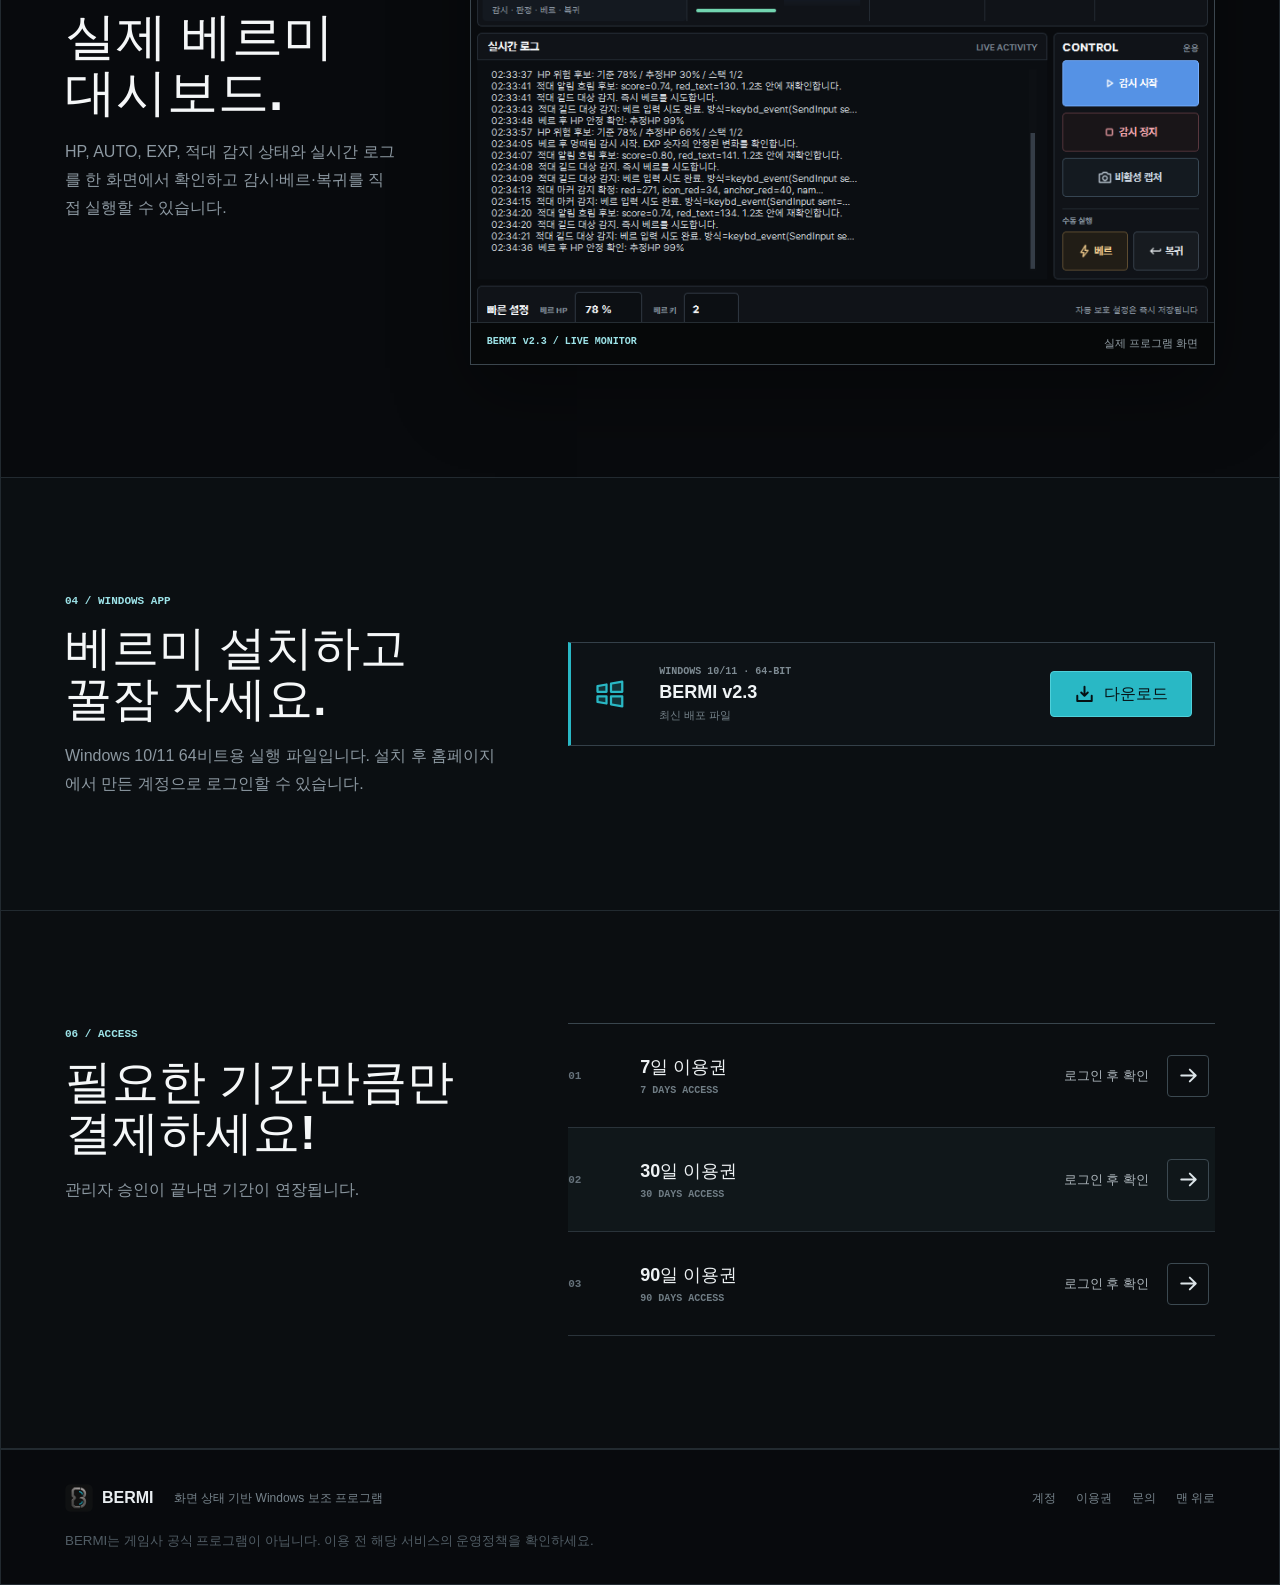
==== commit f6b674da: "Add secure member management" ====
--- a/index.html
+++ b/index.html
@@ -22,8 +22,8 @@
     <meta name="twitter:description" content="피격 자동 베르 · 적대 알림 감지 · 사냥터 자동 복귀" />
     <meta name="twitter:image" content="https://bermi.vercel.app/bermi-og-v1.jpg" />
     <title>BERMI | RF온라인넥스트 매크로 · 자동 베르 · 자동 사냥터 복귀</title>
-    <script type="module" crossorigin src="/assets/index-1e5WeMnB.js"></script>
-    <link rel="stylesheet" crossorigin href="/assets/index-e-_t56Hf.css">
+    <script type="module" crossorigin src="/assets/index-C827xxge.js"></script>
+    <link rel="stylesheet" crossorigin href="/assets/index-O891Mf3d.css">
   </head>
   <body>
     <div id="root"></div>
--- a/assets/index-O891Mf3d.css
+++ b/assets/index-O891Mf3d.css
@@ -0,0 +1 @@
+:root{--lightningcss-light: ;--lightningcss-dark:initial;color-scheme:dark;color:#eef2f4;font-synthesis:none;--bg:#080a0d;--surface:#0d1115;--surface-2:#12171c;--line:#283139;--line-bright:#42505a;--muted:#8d99a2;--accent:#29b8c5;--accent-soft:#9de3e8;--danger:#e4737b;--success:#69c99c;background:#080a0d;font-family:Segoe UI,Malgun Gothic,sans-serif}*{box-sizing:border-box}html{scroll-behavior:smooth}body{background:var(--bg);min-width:320px;margin:0}button,input{font:inherit}button,a{-webkit-tap-highlight-color:transparent}button{cursor:pointer}a{color:inherit;text-decoration:none}.site-shell{min-height:100dvh;overflow:hidden}.topbar{z-index:20;-webkit-backdrop-filter:blur(14px);backdrop-filter:blur(14px);background:#080a0deb;border-bottom:1px solid #75899538;grid-template-columns:1fr auto 1fr;align-items:center;height:66px;padding:0 clamp(18px,4vw,64px);display:grid;position:fixed;inset:0 0 auto}.brand{justify-self:start;align-items:center;gap:11px;font-size:17px;font-weight:800;display:inline-flex}.brand img{border-radius:6px;width:34px;height:34px}.topbar nav{color:#aab4bb;align-items:center;gap:34px;font-size:13px;display:flex}.topbar nav button{color:inherit;background:0 0;border:0;padding:0}.topbar nav a:hover,.topbar nav button:hover{color:#fff}.topbar-actions{justify-self:end;align-items:center;gap:8px;display:flex}.header-download{color:#dffbfc;background:#10191c;border:1px solid #3b5960;border-radius:5px;align-items:center;gap:8px;min-height:38px;padding:0 13px;font-size:12px;font-weight:800;display:inline-flex}.header-download:hover{border-color:var(--accent);background:#122327}.header-signout,.header-login,.header-contact-mobile{color:#aab5bb;background:0 0;border:1px solid #313a40;border-radius:5px;align-items:center;gap:7px;min-height:38px;padding:0 12px;font-size:12px;font-weight:700;display:inline-flex}.header-signout:hover,.header-login:hover,.header-contact-mobile:hover{color:#fff;background:#101418;border-color:#59666e}.header-login{color:#dffbfc;background:#0d171a;border-color:#315b62}.header-contact-mobile{display:none}.hero{background:#0a0d11 url(/rf-hero-official.jpg) 50%/cover no-repeat;border-bottom:1px solid #273038;align-items:center;min-height:min(780px,88dvh);padding:118px clamp(22px,7vw,110px) 78px;display:flex;position:relative}.hero-shade{background:#0406088f;position:absolute;inset:0}.hero-content{z-index:1;width:min(680px,66vw);position:relative}.eyebrow,.section-heading>span,.plan-intro>span,.account-lead>span{color:var(--accent-soft);letter-spacing:0;font:600 11px/1.3 Consolas,monospace}.hero h1{color:#fff;letter-spacing:0;margin:12px 0 13px;font-size:clamp(66px,9vw,132px);line-height:.9}.hero-hook{color:#f7fafb;margin:0 0 5px;font-size:clamp(24px,3vw,40px);font-weight:800;line-height:1.2}.hero-copy{color:#c3cbd0;max-width:580px;margin:0;font-size:clamp(17px,2vw,22px);line-height:1.6}.hero-access-promise{background:#060e12d1;border:1px solid #4dd0d973;border-left:3px solid #2fd0df;gap:5px;width:fit-content;max-width:590px;margin-top:18px;padding:13px 16px;display:grid}.hero-access-promise strong{color:#f0fcfd;word-break:keep-all;font-size:clamp(15px,1.4vw,19px);line-height:1.35}.hero-access-promise span{color:#94aeb4;word-break:keep-all;font-size:12px;line-height:1.45}.hero-actions{gap:10px;margin-top:32px;display:flex}.primary-action,.secondary-action{border-radius:5px;justify-content:center;align-items:center;gap:10px;min-height:48px;padding:0 20px;font-weight:700;display:inline-flex}.primary-action{color:#061013;background:var(--accent);border:1px solid #4dd0d9}.primary-action:hover{background:#55ccd4}.secondary-action{color:#d2d9dd;background:#0b0f12b3;border:1px solid #3c4850}.secondary-action:hover{border-color:#687780}.hero-meta{z-index:1;color:#7f8b93;text-transform:uppercase;gap:28px;font:600 10px Consolas,monospace;display:flex;position:absolute;bottom:24px;left:clamp(22px,7vw,110px);right:clamp(22px,7vw,110px)}.hero-meta span{align-items:center;gap:8px;display:flex}.hero-meta i{background:var(--success);border-radius:50%;width:6px;height:6px}.signal-strip{background:#0b0e11;border-inline:1px solid #222a30;grid-template-columns:repeat(3,1fr);max-width:1400px;margin:0 auto;display:grid}.signal-item{background:#0c1114;border-right:1px solid #2b363d;align-items:center;gap:18px;min-height:126px;padding:24px 30px;display:flex}.signal-item:last-child{border-right:0}.signal-item svg{color:var(--accent)}.signal-item div{flex-direction:column;gap:8px;min-width:0;display:flex}.signal-item strong{color:#f4f8f9;word-break:keep-all;font-size:clamp(16px,1.5vw,21px);font-weight:850;line-height:1.25}.signal-item span{color:#819097;font-size:12px}.operation-proof{background:#0a0e11;border:1px solid #222a30;border-top:0;grid-template-columns:1.3fr .7fr;align-items:end;gap:60px;max-width:1400px;margin:0 auto;padding:72px clamp(20px,5vw,74px);display:grid}.operation-proof>div>span{color:var(--accent-soft);font:600 11px/1.3 Consolas,monospace}.operation-proof h2{color:#f4f8f9;letter-spacing:0;word-break:keep-all;max-width:900px;margin:13px 0 0;font-size:clamp(28px,3.4vw,48px);line-height:1.12}.operation-proof p{color:#87949c;word-break:keep-all;max-width:48ch;margin:0 0 4px;font-size:13px;line-height:1.75}.relax-showcase{border-inline:1px solid #222a30;background:#090d10;border-bottom:1px solid #222a30;max-width:1400px;margin:0 auto;padding:94px clamp(20px,5vw,74px) 104px}.relax-heading{grid-template-columns:180px 1.25fr 1fr;align-items:end;gap:36px;margin-bottom:30px;display:grid}.relax-heading>span{color:var(--accent-soft);align-self:start;font:600 11px/1.3 Consolas,monospace}.relax-heading h2{color:#f5f7f8;letter-spacing:0;word-break:keep-all;margin:0;font-size:clamp(36px,4vw,58px);line-height:1.08}.relax-heading p{max-width:46ch;color:var(--muted);word-break:keep-all;margin:0 0 4px;line-height:1.75}.relax-visual{aspect-ratio:1024/443;background:#050708;border:1px solid #3b464e;margin:0;position:relative;overflow:hidden;box-shadow:0 30px 80px #0000006b}.relax-visual img{object-fit:cover;width:100%;height:100%;display:block}.relax-visual figcaption{background:#05080ae6;align-items:center;gap:12px;padding:10px 14px;display:flex;position:absolute;bottom:0;right:0}.relax-visual figcaption strong{color:#dce8ec;font-size:11px}.relax-visual figcaption span{color:#8b989f;font-size:10px}.product-section,.download-section,.feature-narrative,.usage-section,.plan-section,.account-section{border-inline:1px solid #222a30;max-width:1400px;margin:0 auto;padding:112px clamp(20px,5vw,74px)}.product-section{grid-template-columns:minmax(240px,.62fr) minmax(520px,1.38fr);align-items:center;gap:70px;display:grid}.section-heading h2,.plan-intro h2,.account-lead h2{color:#f5f7f8;letter-spacing:0;margin:14px 0 18px;font-size:clamp(36px,4vw,58px);line-height:1.08}.section-heading p,.plan-intro p,.account-lead p{color:var(--muted);max-width:48ch;margin:0;line-height:1.75}.product-visual{background:#060809;border:1px solid #3b464e;min-width:0;margin:0;position:relative;box-shadow:0 28px 70px #00000059}.product-visual:before{content:"";background:var(--accent);height:6px;display:block}.product-visual img{width:100%;height:auto;display:block}.visual-caption{border-top:1px solid #252d33;justify-content:space-between;gap:14px;padding:13px 16px;display:flex}.visual-caption span{color:var(--accent-soft);font:600 10px Consolas,monospace}.visual-caption strong{color:#939fa6;font-size:11px}.download-section{background:#0b0f12;border-top:1px solid #222a30;grid-template-columns:.8fr 1.2fr;align-items:center;gap:72px;display:grid}.download-copy>span{color:var(--accent-soft);font:600 11px/1.3 Consolas,monospace}.download-copy h2{color:#f5f7f8;letter-spacing:0;margin:14px 0 18px;font-size:clamp(34px,3.7vw,54px);line-height:1.08}.download-copy p{max-width:49ch;color:var(--muted);margin:0;line-height:1.75}.download-panel{border:1px solid #344049;border-left:3px solid var(--accent);background:#0d1216;grid-template-columns:48px 1fr auto;align-items:center;gap:18px;min-height:104px;padding:20px 22px;display:grid}.download-panel>svg{color:var(--accent)}.download-panel>div{flex-direction:column;gap:5px;min-width:0;display:flex}.download-panel span{color:#7e8b93;font:600 10px Consolas,monospace}.download-panel strong{color:#f0f4f6;font-size:18px}.download-panel small{color:#75828a;font-size:11px}.download-button{color:#061013;background:var(--accent);border:1px solid #4fd0da;border-radius:4px;justify-content:center;align-items:center;gap:9px;min-width:142px;min-height:46px;padding:0 17px;font-weight:800;display:inline-flex}.download-button:hover{background:#55ccd4}.download-button:disabled{cursor:not-allowed;color:#78848b;background:#171d21;border-color:#39454c}.feature-narrative{background:#090c0f;border-top:1px solid #222a30;display:block}.feature-title-block{grid-template-columns:180px 1fr;align-items:end;gap:36px;margin-bottom:38px;display:grid}.feature-title-block>span{color:var(--accent-soft);font:600 11px Consolas,monospace}.feature-title-block h2{letter-spacing:0;word-break:keep-all;margin:0;font-size:clamp(40px,5vw,68px);line-height:1.08}.feature-scenes{grid-template-columns:repeat(3,minmax(0,1fr));gap:12px;display:grid}.feature-scene{background:#080a0c;border:1px solid #3a4850;min-height:400px;position:relative;overflow:hidden}.feature-scene img{object-fit:cover;width:100%;height:100%;display:block}.feature-hit img,.feature-hostile img,.feature-return img{object-position:50% center}.feature-scene:after{content:"";background:linear-gradient(#0000,#040709f7);position:absolute;inset:35% 0 0}.feature-scene>div{z-index:1;padding:21px;position:absolute;inset:auto 0 0}.feature-scene span{color:var(--accent-soft);font:600 10px Consolas,monospace}.feature-scene h3{color:#fff;letter-spacing:0;word-break:keep-all;margin:8px 0 0;font-size:clamp(20px,1.8vw,27px);line-height:1.3}.usage-section{background:#080c0f;border-top:1px solid #222a30}.usage-heading{grid-template-columns:180px .85fr 1fr;align-items:end;gap:36px;margin-bottom:38px;display:grid}.usage-heading>span{color:var(--accent-soft);align-self:start;font:600 11px Consolas,monospace}.usage-heading h2{letter-spacing:0;word-break:keep-all;margin:0;font-size:clamp(36px,3.8vw,54px);line-height:1.08}.usage-heading p{max-width:40ch;color:var(--muted);margin:0 0 4px;line-height:1.7}.usage-critical{border:1px solid #693c40;border-left:4px solid var(--danger);background:#170e11;align-items:center;gap:16px;min-height:76px;margin-bottom:28px;padding:15px 18px;display:flex}.usage-critical>svg{color:var(--danger);flex:none}.usage-critical>div{gap:5px;display:grid}.usage-critical strong{color:#f0b0b5;font-size:16px}.usage-critical span{color:#aa8589;font-size:12px;line-height:1.55}.usage-steps{border-top:1px solid #39454d}.usage-step{border-bottom:1px solid #273138;grid-template-columns:54px 42px 160px 1fr;align-items:start;gap:18px;min-height:108px;padding:22px 0;display:grid}.usage-step>span{color:#63717a;font:600 11px Consolas,monospace}.usage-step svg{color:var(--accent)}.usage-step strong{font-size:15px}.usage-detail{gap:8px;display:grid}.usage-detail p{color:#c0c9ce;margin:0;font-size:13px;line-height:1.55}.usage-detail ul{color:#7f8d95;gap:5px;margin:0;padding-left:17px;font-size:12px;line-height:1.55;display:grid}.usage-detail li::marker{color:var(--accent)}.usage-warning{color:#c5b38f;background:#15130e;border-left:3px solid #d9a24d;align-items:center;gap:12px;min-height:58px;margin-top:22px;padding:12px 15px;font-size:12px;display:flex}.usage-warning svg{color:#d9a24d;flex:none}.usage-warning>div{gap:3px;display:grid}.usage-warning strong{color:#e2c891;font-size:12px}.usage-warning span{color:#9c9077;line-height:1.5}.settings-guide{border-top:1px solid #2b353c;grid-template-columns:minmax(0,1.45fr) minmax(260px,.55fr);gap:16px;margin-top:48px;padding-top:42px;display:grid}.settings-guide-heading{grid-column:1/-1;grid-template-columns:180px .9fr 1fr;align-items:end;gap:36px;margin-bottom:12px;display:grid}.settings-guide-heading>span{color:var(--accent-soft);align-self:start;font:600 10px Consolas,monospace}.settings-guide-heading h3{letter-spacing:0;margin:0;font-size:clamp(30px,3.4vw,48px);line-height:1.1}.settings-guide-heading p{color:#849199;max-width:44ch;margin:0 0 3px;font-size:12px;line-height:1.65}.settings-shot{background:#07090b;border:1px solid #344049;min-width:0;margin:0;overflow:hidden}.settings-shot img{width:100%;height:auto;display:block}.settings-shot figcaption{color:#89969d;border-top:1px solid #2b343a;align-items:center;min-height:44px;padding:0 14px;font-size:11px;display:flex}.settings-notes{border-top:1px solid #3a464e;margin:0}.settings-notes>div{border-bottom:1px solid #263038;gap:5px;padding:13px 4px;display:grid}.settings-notes dt{color:#d9e1e5;font-size:12px;font-weight:750}.settings-notes dd{color:#77858d;margin:0;font-size:11px;line-height:1.5}.return-settings-guide{background:#0b0f12;border:1px solid #2f3940;grid-template-columns:minmax(280px,.62fr) minmax(0,1.38fr);align-items:center;gap:34px;margin-top:42px;padding:36px;display:grid}.return-settings-copy>span{color:var(--accent-soft);font:600 10px Consolas,monospace}.return-settings-copy h3{letter-spacing:0;margin:12px 0 22px;font-size:clamp(27px,3vw,42px);line-height:1.1}.return-settings-copy dl{border-top:1px solid #344048;margin:0}.return-settings-copy dl>div{border-bottom:1px solid #273138;gap:5px;padding:12px 0;display:grid}.return-settings-copy dt{color:#d8e0e4;font-size:12px;font-weight:750}.return-settings-copy dd{color:#78868e;margin:0;font-size:11px;line-height:1.55}.return-settings-shot{background:#06080a;border:1px solid #354149;min-width:0;margin:0}.return-settings-shot img{width:100%;height:auto;display:block}.return-settings-shot figcaption{color:#89969d;border-top:1px solid #2b343a;align-items:center;min-height:44px;padding:0 14px;font-size:11px;display:flex}.guide-visuals{grid-template-columns:minmax(280px,.9fr) minmax(190px,.55fr) minmax(300px,.95fr);align-items:stretch;gap:16px;margin-top:42px;display:grid}.guide-visual-copy{padding:24px 24px 22px 0}.guide-visual-copy>span{color:var(--accent-soft);font:600 10px Consolas,monospace}.guide-visual-copy h3{letter-spacing:0;margin:12px 0 20px;font-size:clamp(25px,2.6vw,38px);line-height:1.12}.guide-visual-copy ol{color:#a3afb5;gap:9px;margin:0;padding-left:20px;font-size:12px;line-height:1.55;display:grid}.guide-visual-copy li::marker{color:var(--accent);font-family:Consolas,monospace}.guide-visual-copy p{color:#65727a;margin:19px 0 0;font-size:10px;line-height:1.5}.guide-shot{background:#07090b;border:1px solid #344049;grid-template-rows:1fr auto;min-width:0;margin:0;display:grid;overflow:hidden}.guide-shot img{object-fit:contain;image-rendering:auto;background:#050709;width:100%;height:100%;min-height:300px;display:block}.guide-shot-list img{padding:14px}.guide-shot figcaption{color:#909ca3;border-top:1px solid #2c353b;align-items:center;gap:10px;min-height:46px;padding:0 13px;font-size:11px;display:flex}.guide-shot figcaption strong{color:var(--accent);font:600 10px Consolas,monospace}.plan-section{background:#0b0e11;border-top:1px solid #222a30;border-bottom:1px solid #222a30;grid-template-columns:.8fr 1.2fr;gap:72px;display:grid}.plan-intro h2{word-break:keep-all;font-size:clamp(36px,3.7vw,52px)}.plan-list{border-top:1px solid #39454d}.plan-row{border-bottom:1px solid #2a333a;grid-template-columns:54px 1fr 160px 48px;align-items:center;gap:18px;min-height:104px;display:grid}.plan-row.is-featured{background:#10171a}.plan-number{color:#65717a;font:600 11px Consolas,monospace}.plan-name{flex-direction:column;gap:6px;display:flex}.plan-name strong{font-size:18px}.plan-name span{color:#707d85;font:600 10px Consolas,monospace}.plan-price{color:#aeb7bd;text-align:right;font-size:13px}.plan-row>button{color:#dde5e9;background:0 0;border:1px solid #3c4951;border-radius:4px;place-items:center;width:42px;height:42px;display:grid}.plan-row>button:hover{color:#061013;border-color:var(--accent);background:var(--accent)}.account-section{grid-template-columns:.55fr 1.45fr;align-items:start;gap:72px;min-height:480px;display:grid}.account-reveal{color:#fff;background:#10151a;border:1px solid #3c4850;border-radius:5px;justify-content:space-between;align-items:center;min-height:66px;padding:0 22px;font-weight:700;display:flex}.account-reveal:hover{border-color:var(--accent)}.auth-panel,.member-panel{border-top:3px solid var(--accent);background:#0d1115}.auth-panel{border-inline:1px solid #293239;border-bottom:1px solid #293239;padding:24px}.auth-tabs{border-bottom:1px solid #2d363d;grid-template-columns:1fr 1fr;margin-bottom:22px;display:grid}.auth-tabs button{color:#78858d;background:0 0;border:0;border-bottom:2px solid #0000;height:44px;font-weight:700}.auth-tabs button.is-active{color:#fff;border-bottom-color:var(--accent)}.auth-panel form,.purchase-form{gap:15px;display:grid}label{gap:7px;display:grid}label>span{color:#a7b1b7;font-size:12px;font-weight:650}input{color:#eef3f5;background:#080b0e;border:1px solid #313c44;border-radius:4px;outline:none;width:100%;height:45px;padding:0 13px}input:focus{border-color:var(--accent)}.password-field{position:relative}.password-field input{padding-right:46px}.password-field button{color:#7f8b93;background:0 0;border:0;width:44px;position:absolute;inset:0 0 0 auto}.form-submit{color:#061013;background:var(--accent);border:1px solid #52ccd5;border-radius:4px;justify-content:center;align-items:center;gap:10px;min-height:47px;font-weight:800;display:flex}.form-submit:disabled{cursor:wait;opacity:.6}.form-message{color:#eaa0a5;background:#1b1114;border:1px solid #533338;align-items:center;gap:8px;min-height:42px;padding:9px 11px;font-size:12px;display:flex}.form-message.success{color:#8bdab4;background:#0c1813;border-color:#285542}.privacy-line{color:#707c84;align-items:center;gap:8px;margin-top:18px;font-size:11px;display:flex}.password-help{color:#89979f;margin:12px 0 0;font-size:11px;line-height:1.55}.auth-modal-backdrop{z-index:60;-webkit-backdrop-filter:blur(8px);backdrop-filter:blur(8px);background:#020406d1;place-items:center;padding:24px;display:grid;position:fixed;inset:0}.auth-modal{background:#090d10;border:1px solid #35434b;width:min(460px,100%);box-shadow:0 24px 80px #0000008c}.auth-modal>header{border-bottom:1px solid #273139;justify-content:space-between;align-items:flex-start;gap:20px;min-height:118px;padding:22px 24px 18px;display:flex}.auth-modal>header span{color:var(--accent);font:700 10px Consolas,monospace}.auth-modal>header h2{margin:7px 0 5px;font-size:24px}.auth-modal>header p{color:#84919a;margin:0;font-size:12px;line-height:1.55}.auth-modal>header button{color:#9da9b0;background:#10151a;border:1px solid #303b42;flex:none;place-items:center;width:36px;height:36px;display:grid}.auth-modal>.auth-panel{border-inline:0;border-bottom:0}.member-panel{border-inline:1px solid #293239;border-bottom:1px solid #293239}.membership-summary{border-bottom:1px solid #2a333a;grid-template-columns:.8fr .8fr 1.5fr 48px;min-height:86px;display:grid}.membership-summary>div{border-right:1px solid #2a333a;flex-direction:column;justify-content:center;gap:6px;padding:14px 18px;display:flex}.membership-summary span{color:#6f7d85;font:600 10px Consolas,monospace}.membership-summary strong{font-size:14px}.membership-summary .text-active{color:var(--success)}.signout{color:#8b979e;background:0 0;border:0}.signout:hover{color:#fff}.purchase-layout{grid-template-columns:1fr 1fr;display:grid}.purchase-form,.order-history{padding:22px}.purchase-form{border-right:1px solid #2a333a}.form-title{align-items:center;gap:9px;min-height:28px;margin-bottom:3px;display:flex}.form-title svg{color:var(--accent)}.plan-selector{grid-template-columns:repeat(3,1fr);gap:7px;display:grid}.plan-selector button{color:#dce3e7;background:#0a0d10;border:1px solid #303b42;border-radius:4px;flex-direction:column;justify-content:center;align-items:flex-start;gap:3px;min-height:58px;padding:8px 10px;display:flex}.plan-selector button.is-active{border-color:var(--accent);background:#0d1b1e}.plan-selector span{color:#6f7b83;font-size:9px}.pin-list{gap:8px;display:grid}.pin-list-heading{color:#a7b1b7;grid-template-columns:1fr 116px;gap:8px;padding-left:42px;font-size:11px;font-weight:650;display:grid}.pin-entry{grid-template-columns:34px minmax(0,1fr) 116px 38px;align-items:center;gap:8px;display:grid}.pin-entry input{min-width:0}.pin-index{color:#64717a;font:600 10px Consolas,monospace}.pin-entry>button{color:#bb757b;background:#130d0f;border:1px solid #3a3034;border-radius:4px;place-items:center;height:38px;display:grid}.pin-entry>button:hover:not(:disabled){border-color:var(--danger);color:#f0a0a6}.pin-entry>button:disabled{cursor:default;opacity:.25}.add-pin{color:#9cdde2;background:#0a1013;border:1px dashed #3b4a52;border-radius:4px;justify-content:center;align-items:center;gap:7px;min-height:39px;font-size:12px;font-weight:700;display:flex}.add-pin:hover:not(:disabled){border-color:var(--accent)}.add-pin:disabled{cursor:default;opacity:.45}.pin-total{color:#d7898f;background:#120d0f;border:1px solid #3a3034;justify-content:flex-end;align-items:baseline;gap:8px;min-height:42px;padding:8px 11px;display:flex}.pin-total span{color:#7d898f;margin-right:auto;font-size:11px}.pin-total strong{font-size:15px}.pin-total small{color:#69767e;font-size:10px}.pin-total.is-matched{color:#82d4ad;background:#0b1511;border-color:#285542}.pin-note{color:#68757d;margin:0;font-size:10px;line-height:1.5}.order-history{min-width:0}.order-row{border-bottom:1px solid #242c32;grid-template-columns:1fr auto;gap:16px;padding:14px 0;display:grid}.order-row>div{flex-direction:column;gap:5px;display:flex}.order-row>div:last-child{align-items:flex-end}.order-row strong{font-size:12px}.order-row span{color:#718089;font-size:10px}.order-row b{font-size:11px}.status-pending{color:#e2b25f}.status-approved{color:var(--success)}.status-rejected{color:var(--danger)}.empty-state{color:#6e7a82;padding:32px 0;font-size:12px}footer{color:#77848c;border:1px solid #222a30;grid-template-columns:auto 1fr auto;align-items:center;gap:20px;max-width:1400px;margin:0 auto;padding:34px clamp(20px,5vw,74px);display:grid}.footer-brand{color:#e9eef1;align-items:center;gap:9px;display:flex}.footer-brand img{border-radius:5px;width:28px;height:28px}footer p{margin:0;font-size:12px}footer>div:nth-of-type(2){gap:20px;font-size:12px;display:flex}footer>div:nth-of-type(2) button{color:inherit;background:0 0;border:0;padding:0}footer>div:nth-of-type(2) a:hover,footer>div:nth-of-type(2) button:hover{color:#dce5e9}footer small{color:#515d65;grid-column:1/-1}@media (width<=980px){.topbar{grid-template-columns:1fr auto}.topbar nav{display:none}.header-contact-mobile{display:inline-flex}.hero-content{width:min(680px,85vw)}.signal-strip{grid-template-columns:repeat(3,1fr)}.relax-heading{grid-template-columns:1fr 1.4fr}.relax-heading>span{grid-column:1/-1}.product-section,.download-section,.feature-narrative,.plan-section,.account-section{grid-template-columns:1fr;gap:44px}.usage-heading{grid-template-columns:1fr 1.4fr}.usage-heading>span{grid-column:1/-1}.feature-title-block{grid-template-columns:1fr;gap:12px}.feature-scenes{grid-template-columns:repeat(3,minmax(0,1fr))}.settings-guide{grid-template-columns:1fr}.settings-guide-heading{grid-template-columns:1fr 1.4fr}.settings-guide-heading>span{grid-column:1/-1}.return-settings-guide{grid-template-columns:1fr}.guide-visuals{grid-template-columns:1fr 1fr}.guide-visual-copy{grid-column:1/-1;padding-right:0}.product-section{padding-top:86px}.purchase-layout{grid-template-columns:1fr}.purchase-form{border-bottom:1px solid #2a333a;border-right:0}}@media (width<=640px){.topbar{height:58px;padding-inline:14px}.brand span{font-size:14px}.brand img{width:30px;height:30px}.header-download{min-height:34px;padding-inline:9px}.header-signout,.header-login,.header-contact-mobile{justify-content:center;width:36px;min-height:34px;padding:0;font-size:0}.header-contact-mobile span{display:none}.header-download{justify-content:center;width:36px;font-size:0}.hero{background-position:68%;align-items:flex-end;min-height:720px;padding:100px 20px 96px}.hero-shade{background:#05070999}.hero-content{width:100%}.hero h1{font-size:68px}.hero-copy{font-size:15px}.hero-actions{flex-direction:column;align-items:stretch}.hero-meta{flex-wrap:wrap;gap:13px;left:20px;right:20px}.signal-strip{grid-template-columns:1fr}.signal-item{border-bottom:1px solid #222a30;border-right:0;min-height:94px}.relax-showcase{padding:68px 18px}.relax-heading{grid-template-columns:1fr;gap:14px;margin-bottom:22px}.relax-heading>span{grid-column:auto}.relax-heading h2{font-size:34px}.relax-visual{aspect-ratio:auto}.relax-visual img{aspect-ratio:4/3;object-position:58% center}.relax-visual figcaption{flex-direction:column;align-items:flex-start;gap:3px;position:static}.product-section,.download-section,.feature-narrative,.usage-section,.plan-section,.account-section{padding:76px 18px}.download-panel{grid-template-columns:40px 1fr}.download-button{grid-column:1/-1;width:100%}.section-heading h2,.plan-intro h2,.account-lead h2{font-size:38px}.plan-row{grid-template-columns:34px 1fr 42px;gap:10px}.plan-price{text-align:left;grid-area:2/2;margin-top:-24px}.plan-row>button{grid-area:1/3/span 2}.feature-scenes{grid-template-columns:1fr}.feature-title-block h2{font-size:38px}.feature-scene{min-height:280px}.usage-heading{grid-template-columns:1fr;gap:14px}.usage-heading>span{grid-column:auto}.usage-heading h2{font-size:38px}.usage-step{grid-template-columns:30px 30px 1fr;gap:10px;padding:13px 0}.usage-detail{grid-column:3}.settings-guide{grid-template-columns:1fr}.settings-guide-heading{grid-template-columns:1fr;gap:12px}.settings-guide-heading>span{grid-column:auto}.settings-guide-heading h3{font-size:34px}.return-settings-guide{padding:20px 16px}.guide-visuals{grid-template-columns:1fr}.guide-visual-copy{grid-column:auto;padding:0 0 8px}.guide-shot img{min-height:240px}.membership-summary{grid-template-columns:1fr 1fr 46px}.membership-summary>div:nth-child(3){border-top:1px solid #2a333a;grid-area:2/1/auto/-1}.signout{grid-area:1/3}.plan-selector{grid-template-columns:1fr}.pin-list-heading{display:none}.pin-entry{grid-template-columns:28px minmax(0,1fr) 38px}.pin-entry input:nth-of-type(2){grid-column:2}.pin-entry>button{grid-area:1/3/span 2;height:100%;min-height:38px}.auth-modal-backdrop{padding:12px}.auth-modal>header{padding-inline:20px}footer{grid-template-columns:1fr}footer>div:nth-of-type(2){justify-content:flex-start}}@media (prefers-reduced-motion:reduce){html{scroll-behavior:auto}*{transition:none!important}}.private-support{background:#0d1217;border-top:1px solid #2a333a;grid-template-columns:minmax(300px,.85fr) minmax(0,1.15fr);display:grid}.support-form-wrap,.support-history{padding:28px}.support-form-wrap{border-right:1px solid #2a333a}.support-form-wrap>p{color:#8d9aa5;margin:8px 0 18px;font-size:13px}.support-form-wrap form{gap:10px;display:grid}.support-form-wrap input,.support-form-wrap select,.support-form-wrap textarea,.admin-reply-form textarea{color:#eef4f7;width:100%;font:inherit;resize:vertical;background:#080c10;border:1px solid #303b44;border-radius:4px;padding:11px 12px}.support-form-wrap input:focus,.support-form-wrap select:focus,.support-form-wrap textarea:focus,.admin-reply-form textarea:focus{border-color:#36b8c8;outline:none}.support-history{align-content:start;gap:12px;display:grid}.support-ticket{background:#0a0f13;border:1px solid #28323a;padding:15px}.support-ticket>header{grid-template-columns:1fr auto auto;align-items:center;gap:12px;display:grid}.support-ticket>header span,.support-ticket>header b{color:#8795a0;font-size:11px}.support-ticket>header b{color:#68cfb1}.support-ticket>p,.support-reply p{color:#bcc7cf;white-space:pre-wrap;margin:10px 0 0;font-size:13px;line-height:1.7}.support-reply{background:#10181d;border-left:2px solid #35b8c9;margin-top:13px;padding:12px}.support-reply span{color:#55c9d7;font-size:11px;font-weight:800}.admin-shell{color:#edf3f6;background:#080b0e;min-height:100vh}.admin-header{z-index:5;background:#080b0ef5;border-bottom:1px solid #273039;grid-template-columns:1fr auto 1fr;align-items:center;height:58px;padding:0 24px;display:grid;position:sticky;top:0}.admin-header a,.admin-header button{color:#b8c4cc;font:inherit;cursor:pointer;background:0 0;border:0;align-items:center;gap:8px;display:inline-flex}.admin-header strong{color:#4dc7d6;font-size:12px}.admin-header button{justify-self:end}.admin-main{width:min(1480px,100% - 40px);margin:0 auto;padding:38px 0 70px}.admin-titlebar{justify-content:space-between;align-items:flex-end;gap:28px;margin-bottom:24px;display:flex}.admin-titlebar span{color:#48c7d6;font-size:11px;font-weight:800}.admin-titlebar h1{margin:7px 0 5px;font-size:32px}.admin-titlebar p{color:#87939d;margin:0}.admin-error{color:#f09aa2;background:#211217;border:1px solid #73404a;align-items:center;gap:9px;margin-bottom:18px;padding:12px 14px;display:flex}.admin-notice{color:#7bd5b8;background:#0d1d18;border:1px solid #326c5c;align-items:center;gap:9px;margin-bottom:18px;padding:12px 14px;display:flex}.admin-metrics{border:1px solid #2c363e;grid-template-columns:repeat(4,minmax(0,1fr));margin-bottom:18px;display:grid}.admin-metrics>div{border-right:1px solid #2c363e;grid-template-columns:auto 1fr auto;align-items:center;gap:12px;min-height:74px;padding:0 18px;display:grid}.admin-metrics>div:last-child{border-right:0}.admin-metrics svg{color:#4fc5d4}.admin-metrics span{color:#8e9aa4;font-size:12px}.admin-metrics strong{font-size:24px}.admin-panel{background:#0d1217;border:1px solid #2c363e}.admin-panel>header{border-bottom:1px solid #2c363e;justify-content:space-between;align-items:center;min-height:48px;padding:0 16px;display:flex}.admin-panel>header div{align-items:center;gap:9px;display:inline-flex}.admin-panel>header span{color:#84919b;font-size:11px}.admin-order{border-bottom:1px solid #242d34;grid-template-columns:minmax(240px,.9fr) minmax(280px,1.2fr) auto;align-items:center;gap:18px;padding:15px 16px;display:grid}.admin-order:last-child{border-bottom:0}.admin-order-main{gap:3px;display:grid}.admin-order-main span,.admin-order-main small{color:#8e9aa4;font-size:12px}.admin-order-pins{flex-wrap:wrap;gap:7px;display:flex}.admin-order-pins button,.admin-order-actions button,.admin-reply-form button{color:#dce5ea;cursor:pointer;background:#141b21;border:1px solid #34414a;min-height:34px;padding:0 12px}.admin-order-pins code{color:#fff;background:#080c10;border:1px solid #33414a;gap:8px;padding:7px 9px;display:inline-flex}.admin-order-pins code span{color:#65cddd}.admin-order-actions{gap:7px;display:flex}.admin-order-actions .approve{color:#77d8bc;border-color:#357e6c}.admin-order-actions .reject{color:#ee939c;border-color:#6b3e46}.admin-order-actions button:disabled{opacity:.4;cursor:default}.admin-grid{grid-template-columns:1fr;align-items:start;gap:18px;margin-top:18px;display:grid}.admin-table-wrap{overflow-x:auto}.admin-table-wrap table{border-collapse:collapse;width:100%;font-size:12px}.admin-table-wrap th,.admin-table-wrap td{text-align:left;white-space:nowrap;border-bottom:1px solid #242d34;padding:11px 13px}.admin-table-wrap th{color:#7f8c96;font-weight:600}.member-access-kind{gap:4px;display:grid}.member-access-kind b{color:#aebbc2;background:#10161a;border:1px solid #40505a;width:fit-content;padding:4px 7px;font-size:10px}.member-access-kind b.is-paid{color:#7ed9bd;background:#0d1915;border-color:#337667}.member-access-kind b.is-free{color:#e1bd72;background:#19150d;border-color:#655431}.member-access-kind small{color:#6f7d86;font-size:10px}.member-edit-button,.member-edit-cancel{color:#aebbc2;background:#11171c;border:1px solid #3a4851;justify-content:center;align-items:center;gap:6px;min-height:32px;font-size:11px;display:inline-flex}.member-edit-button{padding:0 11px}.member-edit-cancel{width:32px;padding:0}.member-edit-button:hover,.member-edit-cancel:hover{color:#f0f5f6;border-color:#65737c}.member-edit-button.is-active{color:#e2fbfd;background:#102226;border-color:#3e9da8}.member-edit-button:disabled,.member-edit-cancel:disabled{cursor:wait;opacity:.55}.member-role-button{color:#b5c1c8;white-space:nowrap;background:#11171c;border:1px solid #3a4851;align-items:center;gap:6px;min-height:32px;padding:0 10px;font-size:11px;display:inline-flex}.member-role-button:hover{color:#e6fbfc;border-color:#4fc5d4}.member-role-button.is-admin{color:#ed9aa2;background:#1a1013;border-color:#6a4148}.member-role-button:disabled{cursor:wait;opacity:.55}.member-admin-self{color:#66cfb0;white-space:nowrap;align-items:center;gap:6px;font-size:11px;display:inline-flex}.member-admin-tag{color:#70d2bd;width:fit-content;margin-top:4px;font:700 9px Consolas,monospace;display:block}.admin-table-wrap tr.is-editing>td{background:#10171b}.member-detail-row>td{background:#080d10;white-space:normal!important;padding:0!important}.member-detail-panel{background:#0b1115;border-top:1px solid #3a4a53;border-bottom:1px solid #3a4a53}.member-detail-panel>header{border-bottom:1px solid #28343b;justify-content:space-between;align-items:center;gap:18px;min-height:58px;padding:10px 16px;display:flex}.member-detail-panel>header>div{gap:4px;display:grid}.member-detail-panel>header span{color:#5bbfca;font:700 9px Consolas,monospace}.member-detail-panel>header strong{font-size:17px}.member-detail-panel>header button{color:#9ca9b0;background:#11181d;border:1px solid #354149;place-items:center;width:32px;height:32px;display:grid}.member-detail-facts{border-bottom:1px solid #28343b;grid-template-columns:repeat(3,minmax(0,1fr));display:grid}.member-detail-facts>div{border-bottom:1px solid #28343b;border-right:1px solid #28343b;align-content:center;gap:6px;min-width:0;min-height:100px;padding:15px 17px;display:grid}.member-detail-facts>div:nth-child(3n){border-right:0}.member-detail-facts>div:nth-last-child(-n+3){border-bottom:0}.member-detail-facts span,.member-management-grid section>span{color:#71818a;text-transform:uppercase;font:700 9px Consolas,monospace}.member-detail-facts strong{overflow-wrap:anywhere;color:#e8eff2;min-width:0;font-size:13px}.member-detail-facts strong.is-online{color:#71d6b7}.member-detail-facts small{overflow-wrap:anywhere;color:#65747d;min-width:0;font-size:10px;line-height:1.4}.member-management-grid{grid-template-columns:repeat(2,minmax(0,1fr));display:grid}.member-management-grid section{border-bottom:1px solid #28343b;border-right:1px solid #28343b;align-content:start;gap:9px;min-width:0;min-height:138px;padding:17px;display:grid}.member-management-grid section:nth-child(2n){border-right:0}.member-management-grid section:nth-last-child(-n+2){border-bottom:0}.member-management-grid section>strong{color:#dce5e9;font-size:13px}.member-management-grid section>p{color:#74838b;margin:0;font-size:10px;line-height:1.5}.member-inline-form{grid-template-columns:minmax(0,1fr) auto;gap:7px;margin-top:2px;display:grid}.member-inline-form input{color:#e7eef1;background:#080d10;border:1px solid #34434b;outline:0;width:100%;min-width:0;min-height:38px;padding:0 10px}.member-inline-form input:focus{border-color:#45aeba}.member-inline-form input:disabled{opacity:.45}.member-inline-form button,.member-management-grid .member-role-button{color:#dcebed;white-space:nowrap;background:#111b1f;border:1px solid #3a535b;justify-content:center;align-items:center;gap:6px;min-height:38px;padding:0 12px;font-size:11px;display:inline-flex}.member-inline-form button:hover,.member-management-grid .member-role-button:hover{border-color:#4fc5d4}.member-inline-form button:disabled{cursor:not-allowed;opacity:.45}.member-danger-zone{background:#120d0f}.member-danger-zone .member-inline-form button{color:#f0a2a9;background:#1b1013;border-color:#6b3e46}.admin-ticket-list{max-height:640px;overflow-y:auto}.admin-ticket{border-bottom:1px solid #242d34;padding:15px}.admin-ticket>header{justify-content:space-between;gap:16px;display:flex}.admin-ticket>header span{color:#83909a;font-size:11px}.admin-ticket>p,.admin-ticket-reply p{color:#bcc7cf;white-space:pre-wrap;font-size:13px;line-height:1.65}.admin-ticket-reply{background:#101914;border-left:2px solid #3f9d84;padding:10px 12px}.admin-ticket-reply span{color:#70d0b4;font-size:11px}.admin-reply-form{gap:8px;display:grid}.admin-reply-form button{justify-self:end}.admin-empty{color:#7f8c96;text-align:center;padding:24px}.admin-login-shell main{width:min(520px,100% - 32px);margin:70px auto}.admin-login{text-align:center;gap:10px;display:grid}.admin-login>svg{color:#48c7d6;margin:0 auto}.admin-login h1,.admin-login p{margin:0}.admin-login>p{color:#87939d}.admin-login .auth-panel{text-align:left;margin-top:14px}@media (width<=900px){.private-support,.admin-grid,.operation-proof{grid-template-columns:1fr}.operation-proof{gap:24px}.support-form-wrap{border-bottom:1px solid #2a333a;border-right:0}.admin-order{grid-template-columns:1fr}.admin-order-actions{justify-content:flex-end}.member-detail-facts{grid-template-columns:repeat(2,minmax(0,1fr))}.member-detail-facts>div:nth-child(3n){border-right:1px solid #28343b}.member-detail-facts>div:nth-child(2n){border-right:0}.member-detail-facts>div:nth-last-child(-n+3){border-bottom:1px solid #28343b}.member-detail-facts>div:nth-last-child(-n+2){border-bottom:0}}@media (width<=640px){.private-support{margin-inline:-18px}.support-form-wrap,.support-history{padding:20px 18px}.support-ticket>header{grid-template-columns:1fr auto}.support-ticket>header b{grid-column:1/-1}.admin-header{padding:0 14px}.admin-main{width:min(100% - 24px,1480px);padding-top:24px}.admin-titlebar{flex-direction:column;align-items:stretch}.admin-metrics{grid-template-columns:1fr}.admin-metrics>div{border-bottom:1px solid #2c363e;border-right:0}.admin-metrics>div:last-child{border-bottom:0}.admin-panel>header{flex-direction:column;align-items:flex-start;gap:4px;padding-block:10px}.operation-proof{padding:52px 18px}.operation-proof h2{font-size:30px}.member-detail-facts,.member-management-grid{grid-template-columns:1fr}.member-detail-facts>div,.member-detail-facts>div:nth-child(3n),.member-detail-facts>div:nth-child(2n),.member-management-grid section,.member-management-grid section:nth-child(2n){border-right:0}.member-detail-facts>div:nth-last-child(-n+2),.member-management-grid section:nth-last-child(-n+2){border-bottom:1px solid #28343b}.member-detail-facts>div:last-child,.member-management-grid section:last-child{border-bottom:0}.member-inline-form{grid-template-columns:1fr}}
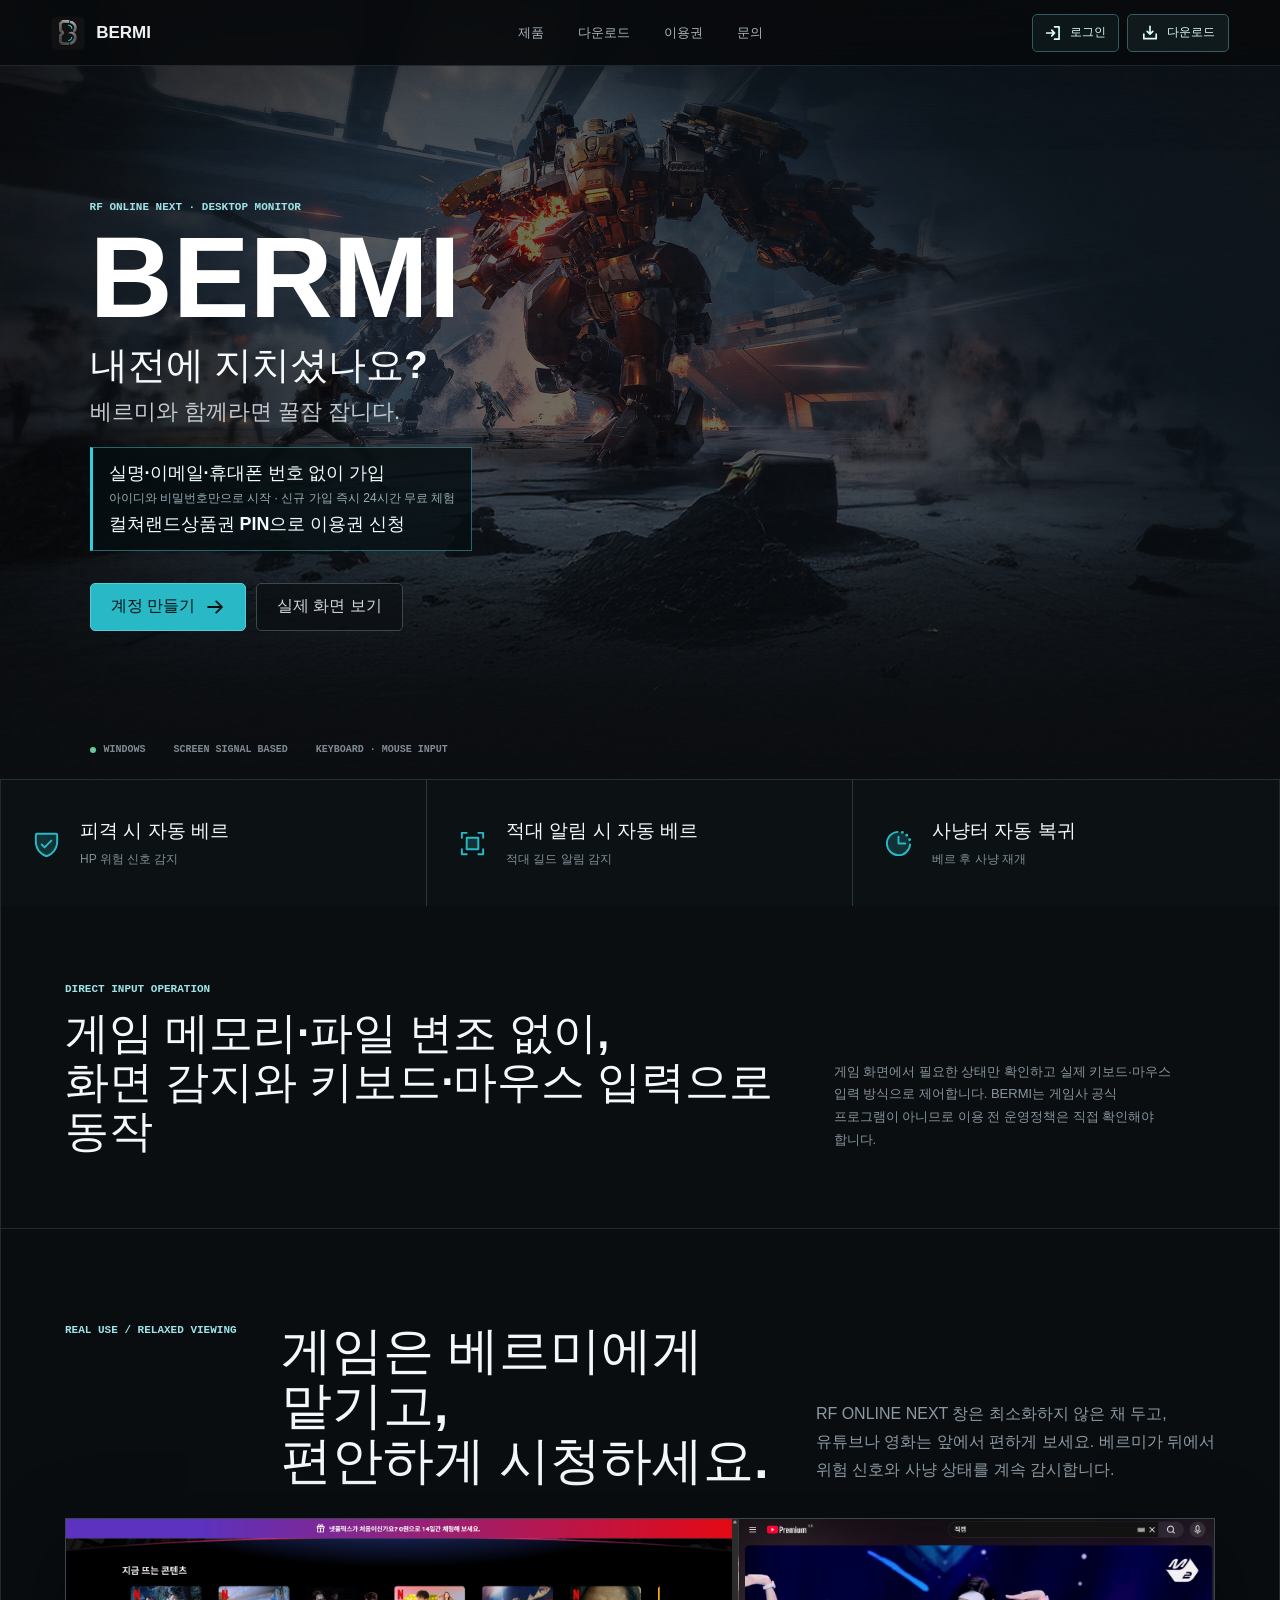
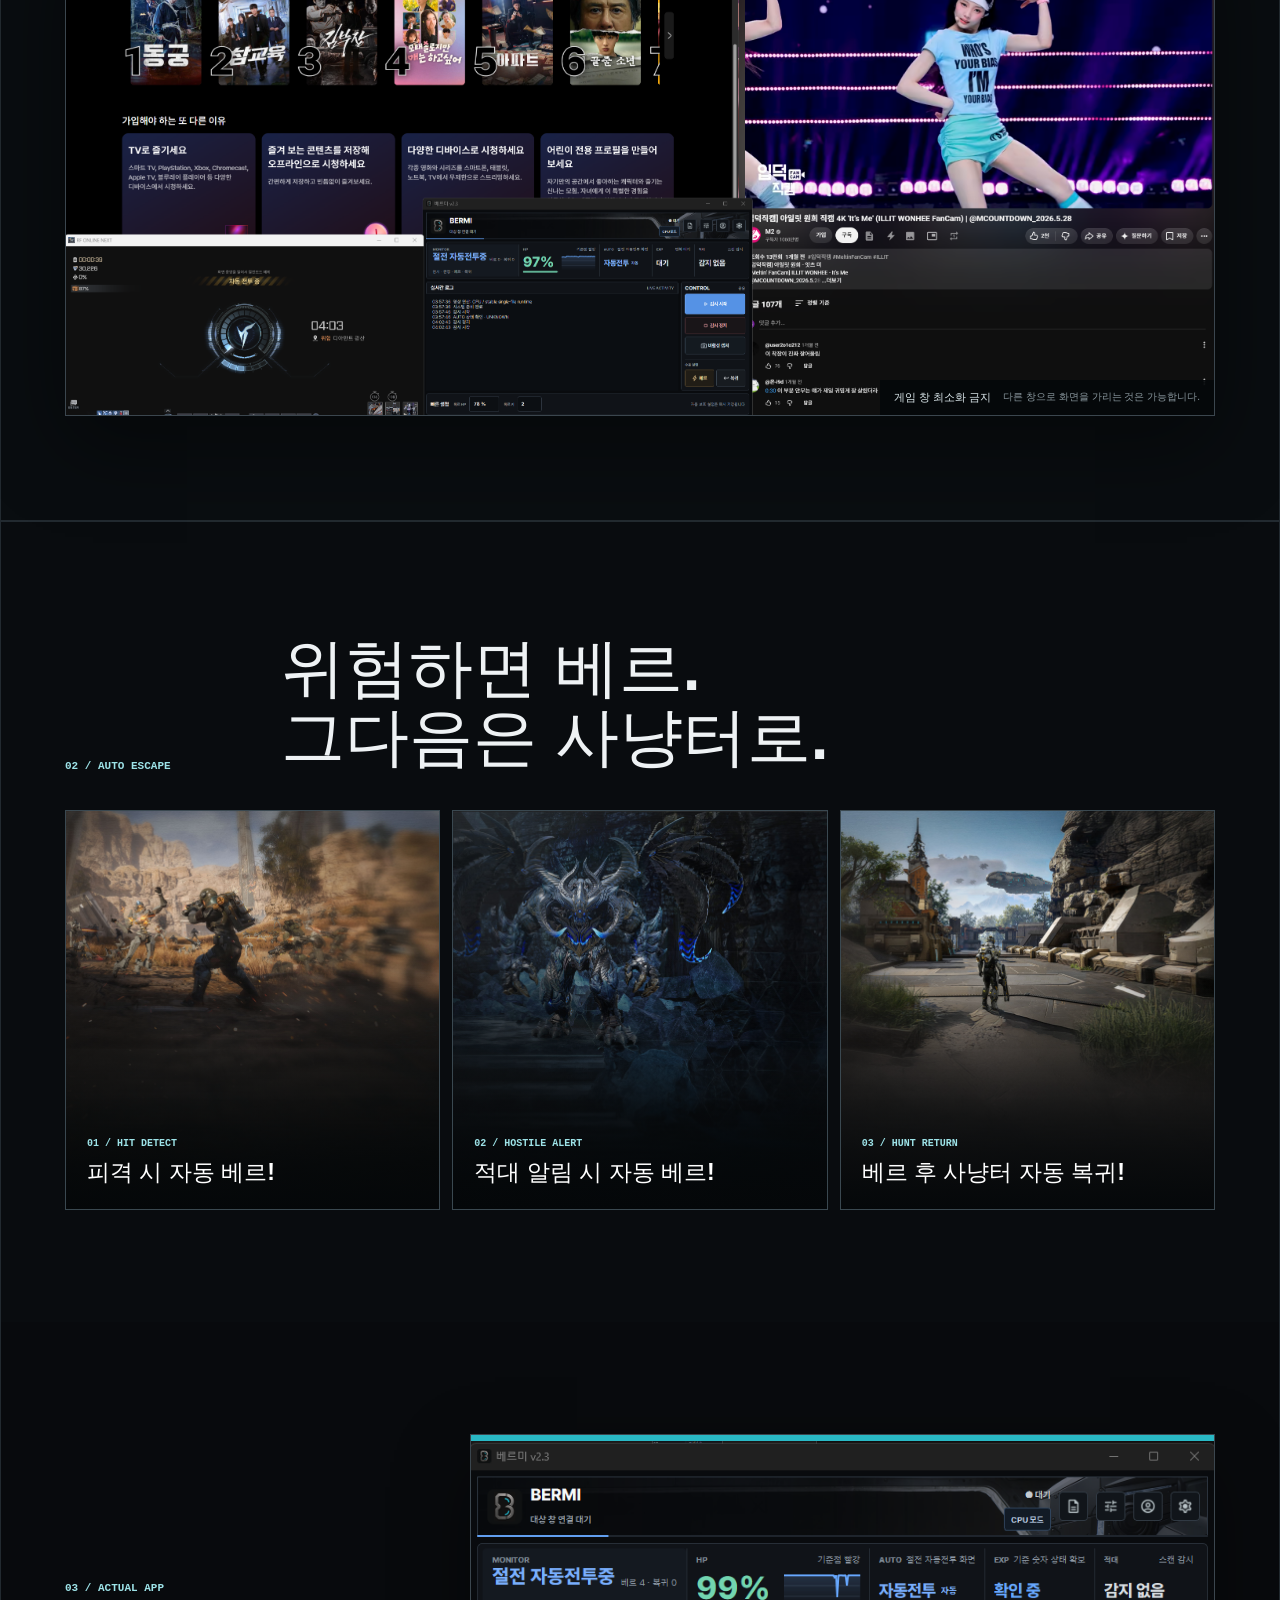
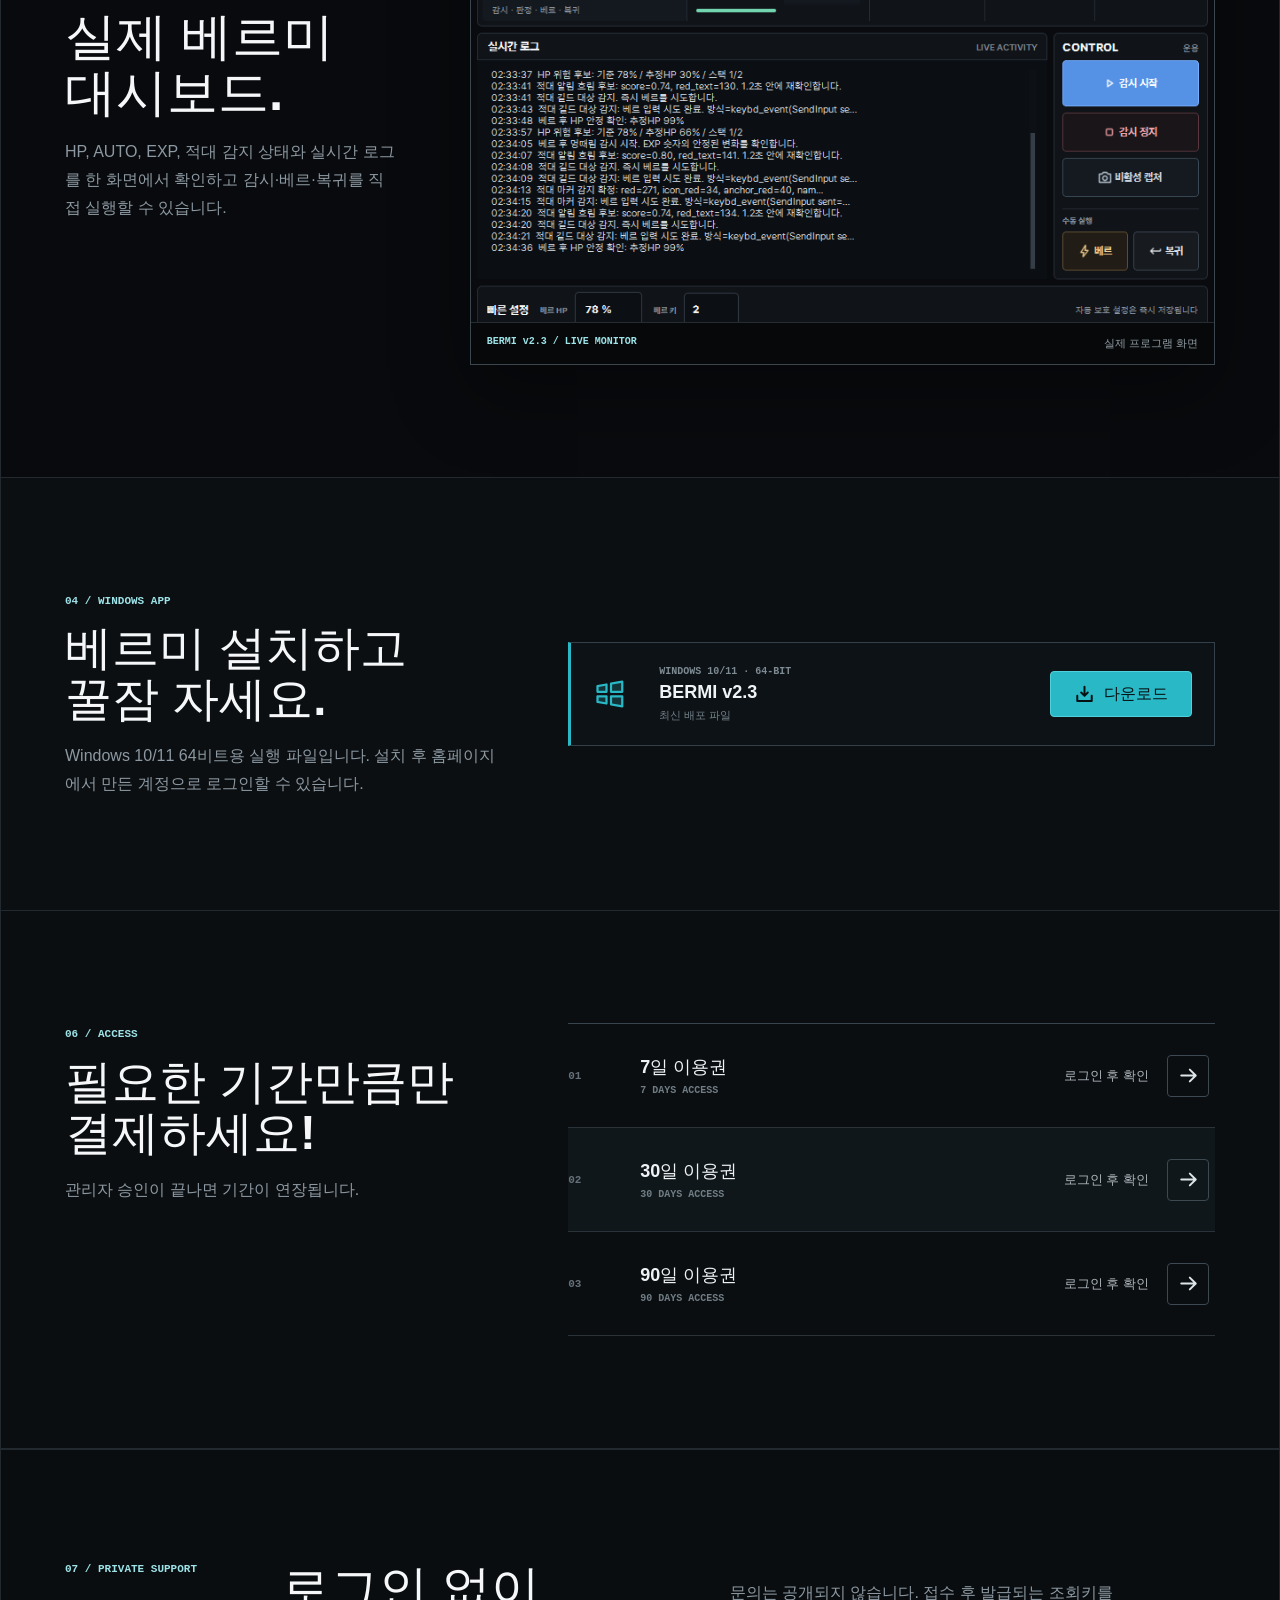
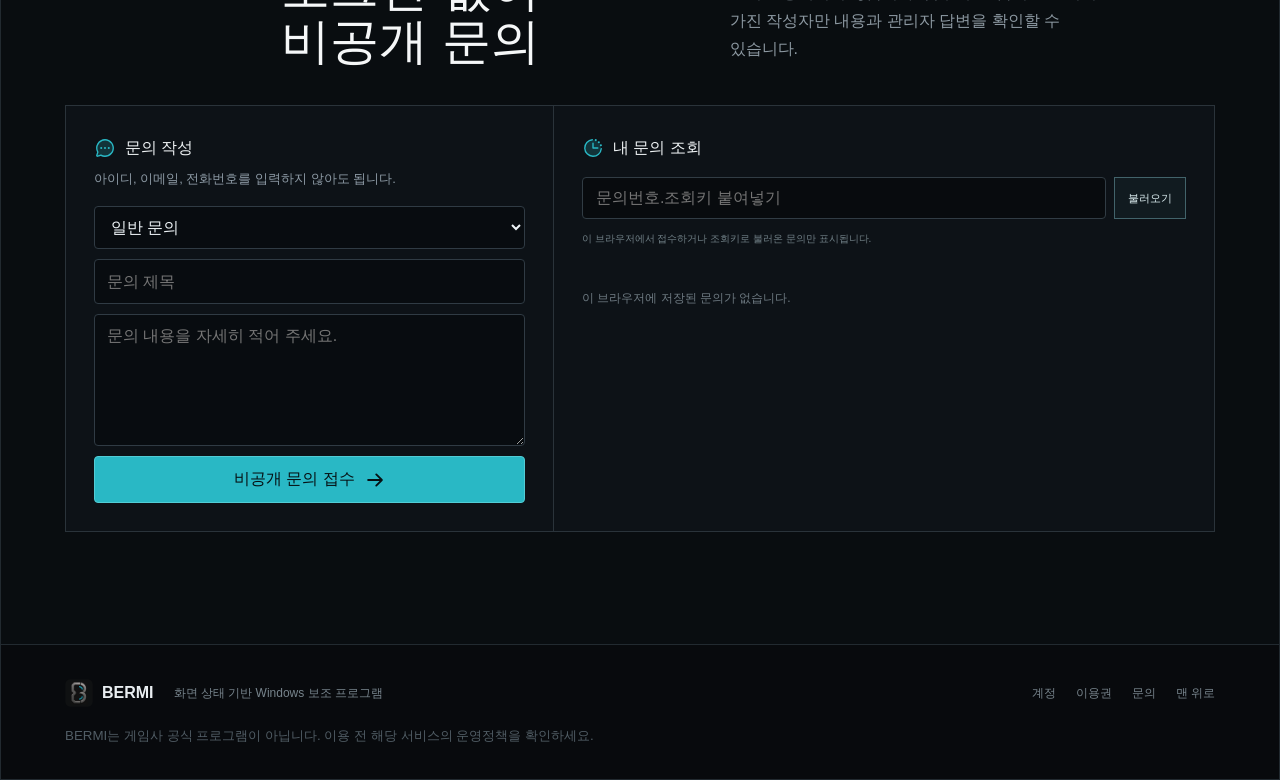
==== commit 6dc61076: "Add private guest support and password recovery tools" ====
--- a/index.html
+++ b/index.html
@@ -22,8 +22,8 @@
     <meta name="twitter:description" content="피격 자동 베르 · 적대 알림 감지 · 사냥터 자동 복귀" />
     <meta name="twitter:image" content="https://bermi.vercel.app/bermi-og-v1.jpg" />
     <title>BERMI | RF온라인넥스트 매크로 · 자동 베르 · 자동 사냥터 복귀</title>
-    <script type="module" crossorigin src="/assets/index-C827xxge.js"></script>
-    <link rel="stylesheet" crossorigin href="/assets/index-O891Mf3d.css">
+    <script type="module" crossorigin src="/assets/index-C6z70f2L.js"></script>
+    <link rel="stylesheet" crossorigin href="/assets/index-DPL_hLRW.css">
   </head>
   <body>
     <div id="root"></div>
--- a/assets/index-DPL_hLRW.css
+++ b/assets/index-DPL_hLRW.css
@@ -0,0 +1 @@
+:root{--lightningcss-light: ;--lightningcss-dark:initial;color-scheme:dark;color:#eef2f4;font-synthesis:none;--bg:#080a0d;--surface:#0d1115;--surface-2:#12171c;--line:#283139;--line-bright:#42505a;--muted:#8d99a2;--accent:#29b8c5;--accent-soft:#9de3e8;--danger:#e4737b;--success:#69c99c;background:#080a0d;font-family:Segoe UI,Malgun Gothic,sans-serif}*{box-sizing:border-box}html{scroll-behavior:smooth}body{background:var(--bg);min-width:320px;margin:0}button,input{font:inherit}button,a{-webkit-tap-highlight-color:transparent}button{cursor:pointer}a{color:inherit;text-decoration:none}.site-shell{min-height:100dvh;overflow:hidden}.topbar{z-index:20;-webkit-backdrop-filter:blur(14px);backdrop-filter:blur(14px);background:#080a0deb;border-bottom:1px solid #75899538;grid-template-columns:1fr auto 1fr;align-items:center;height:66px;padding:0 clamp(18px,4vw,64px);display:grid;position:fixed;inset:0 0 auto}.brand{justify-self:start;align-items:center;gap:11px;font-size:17px;font-weight:800;display:inline-flex}.brand img{border-radius:6px;width:34px;height:34px}.topbar nav{color:#aab4bb;align-items:center;gap:34px;font-size:13px;display:flex}.topbar nav button{color:inherit;background:0 0;border:0;padding:0}.topbar nav a:hover,.topbar nav button:hover{color:#fff}.topbar-actions{justify-self:end;align-items:center;gap:8px;display:flex}.header-download{color:#dffbfc;background:#10191c;border:1px solid #3b5960;border-radius:5px;align-items:center;gap:8px;min-height:38px;padding:0 13px;font-size:12px;font-weight:800;display:inline-flex}.header-download:hover{border-color:var(--accent);background:#122327}.header-signout,.header-login,.header-contact-mobile{color:#aab5bb;background:0 0;border:1px solid #313a40;border-radius:5px;align-items:center;gap:7px;min-height:38px;padding:0 12px;font-size:12px;font-weight:700;display:inline-flex}.header-signout:hover,.header-login:hover,.header-contact-mobile:hover{color:#fff;background:#101418;border-color:#59666e}.header-login{color:#dffbfc;background:#0d171a;border-color:#315b62}.header-contact-mobile{display:none}.hero{background:#0a0d11 url(/rf-hero-official.jpg) 50%/cover no-repeat;border-bottom:1px solid #273038;align-items:center;min-height:min(780px,88dvh);padding:118px clamp(22px,7vw,110px) 78px;display:flex;position:relative}.hero-shade{background:#0406088f;position:absolute;inset:0}.hero-content{z-index:1;width:min(680px,66vw);position:relative}.eyebrow,.section-heading>span,.plan-intro>span,.account-lead>span{color:var(--accent-soft);letter-spacing:0;font:600 11px/1.3 Consolas,monospace}.hero h1{color:#fff;letter-spacing:0;margin:12px 0 13px;font-size:clamp(66px,9vw,132px);line-height:.9}.hero-hook{color:#f7fafb;margin:0 0 5px;font-size:clamp(24px,3vw,40px);font-weight:800;line-height:1.2}.hero-copy{color:#c3cbd0;max-width:580px;margin:0;font-size:clamp(17px,2vw,22px);line-height:1.6}.hero-access-promise{background:#060e12d1;border:1px solid #4dd0d973;border-left:3px solid #2fd0df;gap:5px;width:fit-content;max-width:590px;margin-top:18px;padding:13px 16px;display:grid}.hero-access-promise strong{color:#f0fcfd;word-break:keep-all;font-size:clamp(15px,1.4vw,19px);line-height:1.35}.hero-access-promise span{color:#94aeb4;word-break:keep-all;font-size:12px;line-height:1.45}.hero-actions{gap:10px;margin-top:32px;display:flex}.primary-action,.secondary-action{border-radius:5px;justify-content:center;align-items:center;gap:10px;min-height:48px;padding:0 20px;font-weight:700;display:inline-flex}.primary-action{color:#061013;background:var(--accent);border:1px solid #4dd0d9}.primary-action:hover{background:#55ccd4}.secondary-action{color:#d2d9dd;background:#0b0f12b3;border:1px solid #3c4850}.secondary-action:hover{border-color:#687780}.hero-meta{z-index:1;color:#7f8b93;text-transform:uppercase;gap:28px;font:600 10px Consolas,monospace;display:flex;position:absolute;bottom:24px;left:clamp(22px,7vw,110px);right:clamp(22px,7vw,110px)}.hero-meta span{align-items:center;gap:8px;display:flex}.hero-meta i{background:var(--success);border-radius:50%;width:6px;height:6px}.signal-strip{background:#0b0e11;border-inline:1px solid #222a30;grid-template-columns:repeat(3,1fr);max-width:1400px;margin:0 auto;display:grid}.signal-item{background:#0c1114;border-right:1px solid #2b363d;align-items:center;gap:18px;min-height:126px;padding:24px 30px;display:flex}.signal-item:last-child{border-right:0}.signal-item svg{color:var(--accent)}.signal-item div{flex-direction:column;gap:8px;min-width:0;display:flex}.signal-item strong{color:#f4f8f9;word-break:keep-all;font-size:clamp(16px,1.5vw,21px);font-weight:850;line-height:1.25}.signal-item span{color:#819097;font-size:12px}.operation-proof{background:#0a0e11;border:1px solid #222a30;border-top:0;grid-template-columns:1.3fr .7fr;align-items:end;gap:60px;max-width:1400px;margin:0 auto;padding:72px clamp(20px,5vw,74px);display:grid}.operation-proof>div>span{color:var(--accent-soft);font:600 11px/1.3 Consolas,monospace}.operation-proof h2{color:#f4f8f9;letter-spacing:0;word-break:keep-all;max-width:900px;margin:13px 0 0;font-size:clamp(28px,3.4vw,48px);line-height:1.12}.operation-proof p{color:#87949c;word-break:keep-all;max-width:48ch;margin:0 0 4px;font-size:13px;line-height:1.75}.relax-showcase{border-inline:1px solid #222a30;background:#090d10;border-bottom:1px solid #222a30;max-width:1400px;margin:0 auto;padding:94px clamp(20px,5vw,74px) 104px}.relax-heading{grid-template-columns:180px 1.25fr 1fr;align-items:end;gap:36px;margin-bottom:30px;display:grid}.relax-heading>span{color:var(--accent-soft);align-self:start;font:600 11px/1.3 Consolas,monospace}.relax-heading h2{color:#f5f7f8;letter-spacing:0;word-break:keep-all;margin:0;font-size:clamp(36px,4vw,58px);line-height:1.08}.relax-heading p{max-width:46ch;color:var(--muted);word-break:keep-all;margin:0 0 4px;line-height:1.75}.relax-visual{aspect-ratio:1024/443;background:#050708;border:1px solid #3b464e;margin:0;position:relative;overflow:hidden;box-shadow:0 30px 80px #0000006b}.relax-visual img{object-fit:cover;width:100%;height:100%;display:block}.relax-visual figcaption{background:#05080ae6;align-items:center;gap:12px;padding:10px 14px;display:flex;position:absolute;bottom:0;right:0}.relax-visual figcaption strong{color:#dce8ec;font-size:11px}.relax-visual figcaption span{color:#8b989f;font-size:10px}.product-section,.download-section,.feature-narrative,.usage-section,.plan-section,.account-section{border-inline:1px solid #222a30;max-width:1400px;margin:0 auto;padding:112px clamp(20px,5vw,74px)}.product-section{grid-template-columns:minmax(240px,.62fr) minmax(520px,1.38fr);align-items:center;gap:70px;display:grid}.section-heading h2,.plan-intro h2,.account-lead h2{color:#f5f7f8;letter-spacing:0;margin:14px 0 18px;font-size:clamp(36px,4vw,58px);line-height:1.08}.section-heading p,.plan-intro p,.account-lead p{color:var(--muted);max-width:48ch;margin:0;line-height:1.75}.product-visual{background:#060809;border:1px solid #3b464e;min-width:0;margin:0;position:relative;box-shadow:0 28px 70px #00000059}.product-visual:before{content:"";background:var(--accent);height:6px;display:block}.product-visual img{width:100%;height:auto;display:block}.visual-caption{border-top:1px solid #252d33;justify-content:space-between;gap:14px;padding:13px 16px;display:flex}.visual-caption span{color:var(--accent-soft);font:600 10px Consolas,monospace}.visual-caption strong{color:#939fa6;font-size:11px}.download-section{background:#0b0f12;border-top:1px solid #222a30;grid-template-columns:.8fr 1.2fr;align-items:center;gap:72px;display:grid}.download-copy>span{color:var(--accent-soft);font:600 11px/1.3 Consolas,monospace}.download-copy h2{color:#f5f7f8;letter-spacing:0;margin:14px 0 18px;font-size:clamp(34px,3.7vw,54px);line-height:1.08}.download-copy p{max-width:49ch;color:var(--muted);margin:0;line-height:1.75}.download-panel{border:1px solid #344049;border-left:3px solid var(--accent);background:#0d1216;grid-template-columns:48px 1fr auto;align-items:center;gap:18px;min-height:104px;padding:20px 22px;display:grid}.download-panel>svg{color:var(--accent)}.download-panel>div{flex-direction:column;gap:5px;min-width:0;display:flex}.download-panel span{color:#7e8b93;font:600 10px Consolas,monospace}.download-panel strong{color:#f0f4f6;font-size:18px}.download-panel small{color:#75828a;font-size:11px}.download-button{color:#061013;background:var(--accent);border:1px solid #4fd0da;border-radius:4px;justify-content:center;align-items:center;gap:9px;min-width:142px;min-height:46px;padding:0 17px;font-weight:800;display:inline-flex}.download-button:hover{background:#55ccd4}.download-button:disabled{cursor:not-allowed;color:#78848b;background:#171d21;border-color:#39454c}.feature-narrative{background:#090c0f;border-top:1px solid #222a30;display:block}.feature-title-block{grid-template-columns:180px 1fr;align-items:end;gap:36px;margin-bottom:38px;display:grid}.feature-title-block>span{color:var(--accent-soft);font:600 11px Consolas,monospace}.feature-title-block h2{letter-spacing:0;word-break:keep-all;margin:0;font-size:clamp(40px,5vw,68px);line-height:1.08}.feature-scenes{grid-template-columns:repeat(3,minmax(0,1fr));gap:12px;display:grid}.feature-scene{background:#080a0c;border:1px solid #3a4850;min-height:400px;position:relative;overflow:hidden}.feature-scene img{object-fit:cover;width:100%;height:100%;display:block}.feature-hit img,.feature-hostile img,.feature-return img{object-position:50% center}.feature-scene:after{content:"";background:linear-gradient(#0000,#040709f7);position:absolute;inset:35% 0 0}.feature-scene>div{z-index:1;padding:21px;position:absolute;inset:auto 0 0}.feature-scene span{color:var(--accent-soft);font:600 10px Consolas,monospace}.feature-scene h3{color:#fff;letter-spacing:0;word-break:keep-all;margin:8px 0 0;font-size:clamp(20px,1.8vw,27px);line-height:1.3}.usage-section{background:#080c0f;border-top:1px solid #222a30}.usage-heading{grid-template-columns:180px .85fr 1fr;align-items:end;gap:36px;margin-bottom:38px;display:grid}.usage-heading>span{color:var(--accent-soft);align-self:start;font:600 11px Consolas,monospace}.usage-heading h2{letter-spacing:0;word-break:keep-all;margin:0;font-size:clamp(36px,3.8vw,54px);line-height:1.08}.usage-heading p{max-width:40ch;color:var(--muted);margin:0 0 4px;line-height:1.7}.usage-critical{border:1px solid #693c40;border-left:4px solid var(--danger);background:#170e11;align-items:center;gap:16px;min-height:76px;margin-bottom:28px;padding:15px 18px;display:flex}.usage-critical>svg{color:var(--danger);flex:none}.usage-critical>div{gap:5px;display:grid}.usage-critical strong{color:#f0b0b5;font-size:16px}.usage-critical span{color:#aa8589;font-size:12px;line-height:1.55}.usage-steps{border-top:1px solid #39454d}.usage-step{border-bottom:1px solid #273138;grid-template-columns:54px 42px 160px 1fr;align-items:start;gap:18px;min-height:108px;padding:22px 0;display:grid}.usage-step>span{color:#63717a;font:600 11px Consolas,monospace}.usage-step svg{color:var(--accent)}.usage-step strong{font-size:15px}.usage-detail{gap:8px;display:grid}.usage-detail p{color:#c0c9ce;margin:0;font-size:13px;line-height:1.55}.usage-detail ul{color:#7f8d95;gap:5px;margin:0;padding-left:17px;font-size:12px;line-height:1.55;display:grid}.usage-detail li::marker{color:var(--accent)}.usage-warning{color:#c5b38f;background:#15130e;border-left:3px solid #d9a24d;align-items:center;gap:12px;min-height:58px;margin-top:22px;padding:12px 15px;font-size:12px;display:flex}.usage-warning svg{color:#d9a24d;flex:none}.usage-warning>div{gap:3px;display:grid}.usage-warning strong{color:#e2c891;font-size:12px}.usage-warning span{color:#9c9077;line-height:1.5}.settings-guide{border-top:1px solid #2b353c;grid-template-columns:minmax(0,1.45fr) minmax(260px,.55fr);gap:16px;margin-top:48px;padding-top:42px;display:grid}.settings-guide-heading{grid-column:1/-1;grid-template-columns:180px .9fr 1fr;align-items:end;gap:36px;margin-bottom:12px;display:grid}.settings-guide-heading>span{color:var(--accent-soft);align-self:start;font:600 10px Consolas,monospace}.settings-guide-heading h3{letter-spacing:0;margin:0;font-size:clamp(30px,3.4vw,48px);line-height:1.1}.settings-guide-heading p{color:#849199;max-width:44ch;margin:0 0 3px;font-size:12px;line-height:1.65}.settings-shot{background:#07090b;border:1px solid #344049;min-width:0;margin:0;overflow:hidden}.settings-shot img{width:100%;height:auto;display:block}.settings-shot figcaption{color:#89969d;border-top:1px solid #2b343a;align-items:center;min-height:44px;padding:0 14px;font-size:11px;display:flex}.settings-notes{border-top:1px solid #3a464e;margin:0}.settings-notes>div{border-bottom:1px solid #263038;gap:5px;padding:13px 4px;display:grid}.settings-notes dt{color:#d9e1e5;font-size:12px;font-weight:750}.settings-notes dd{color:#77858d;margin:0;font-size:11px;line-height:1.5}.return-settings-guide{background:#0b0f12;border:1px solid #2f3940;grid-template-columns:minmax(280px,.62fr) minmax(0,1.38fr);align-items:center;gap:34px;margin-top:42px;padding:36px;display:grid}.return-settings-copy>span{color:var(--accent-soft);font:600 10px Consolas,monospace}.return-settings-copy h3{letter-spacing:0;margin:12px 0 22px;font-size:clamp(27px,3vw,42px);line-height:1.1}.return-settings-copy dl{border-top:1px solid #344048;margin:0}.return-settings-copy dl>div{border-bottom:1px solid #273138;gap:5px;padding:12px 0;display:grid}.return-settings-copy dt{color:#d8e0e4;font-size:12px;font-weight:750}.return-settings-copy dd{color:#78868e;margin:0;font-size:11px;line-height:1.55}.return-settings-shot{background:#06080a;border:1px solid #354149;min-width:0;margin:0}.return-settings-shot img{width:100%;height:auto;display:block}.return-settings-shot figcaption{color:#89969d;border-top:1px solid #2b343a;align-items:center;min-height:44px;padding:0 14px;font-size:11px;display:flex}.guide-visuals{grid-template-columns:minmax(280px,.9fr) minmax(190px,.55fr) minmax(300px,.95fr);align-items:stretch;gap:16px;margin-top:42px;display:grid}.guide-visual-copy{padding:24px 24px 22px 0}.guide-visual-copy>span{color:var(--accent-soft);font:600 10px Consolas,monospace}.guide-visual-copy h3{letter-spacing:0;margin:12px 0 20px;font-size:clamp(25px,2.6vw,38px);line-height:1.12}.guide-visual-copy ol{color:#a3afb5;gap:9px;margin:0;padding-left:20px;font-size:12px;line-height:1.55;display:grid}.guide-visual-copy li::marker{color:var(--accent);font-family:Consolas,monospace}.guide-visual-copy p{color:#65727a;margin:19px 0 0;font-size:10px;line-height:1.5}.guide-shot{background:#07090b;border:1px solid #344049;grid-template-rows:1fr auto;min-width:0;margin:0;display:grid;overflow:hidden}.guide-shot img{object-fit:contain;image-rendering:auto;background:#050709;width:100%;height:100%;min-height:300px;display:block}.guide-shot-list img{padding:14px}.guide-shot figcaption{color:#909ca3;border-top:1px solid #2c353b;align-items:center;gap:10px;min-height:46px;padding:0 13px;font-size:11px;display:flex}.guide-shot figcaption strong{color:var(--accent);font:600 10px Consolas,monospace}.plan-section{background:#0b0e11;border-top:1px solid #222a30;border-bottom:1px solid #222a30;grid-template-columns:.8fr 1.2fr;gap:72px;display:grid}.plan-intro h2{word-break:keep-all;font-size:clamp(36px,3.7vw,52px)}.plan-list{border-top:1px solid #39454d}.plan-row{border-bottom:1px solid #2a333a;grid-template-columns:54px 1fr 160px 48px;align-items:center;gap:18px;min-height:104px;display:grid}.plan-row.is-featured{background:#10171a}.plan-number{color:#65717a;font:600 11px Consolas,monospace}.plan-name{flex-direction:column;gap:6px;display:flex}.plan-name strong{font-size:18px}.plan-name span{color:#707d85;font:600 10px Consolas,monospace}.plan-price{color:#aeb7bd;text-align:right;font-size:13px}.plan-row>button{color:#dde5e9;background:0 0;border:1px solid #3c4951;border-radius:4px;place-items:center;width:42px;height:42px;display:grid}.plan-row>button:hover{color:#061013;border-color:var(--accent);background:var(--accent)}.account-section{grid-template-columns:.55fr 1.45fr;align-items:start;gap:72px;min-height:480px;display:grid}.account-reveal{color:#fff;background:#10151a;border:1px solid #3c4850;border-radius:5px;justify-content:space-between;align-items:center;min-height:66px;padding:0 22px;font-weight:700;display:flex}.account-reveal:hover{border-color:var(--accent)}.auth-panel,.member-panel{border-top:3px solid var(--accent);background:#0d1115}.auth-panel{border-inline:1px solid #293239;border-bottom:1px solid #293239;padding:24px}.auth-tabs{border-bottom:1px solid #2d363d;grid-template-columns:1fr 1fr;margin-bottom:22px;display:grid}.auth-tabs button{color:#78858d;background:0 0;border:0;border-bottom:2px solid #0000;height:44px;font-weight:700}.auth-tabs button.is-active{color:#fff;border-bottom-color:var(--accent)}.auth-panel form,.purchase-form{gap:15px;display:grid}label{gap:7px;display:grid}label>span{color:#a7b1b7;font-size:12px;font-weight:650}input{color:#eef3f5;background:#080b0e;border:1px solid #313c44;border-radius:4px;outline:none;width:100%;height:45px;padding:0 13px}input:focus{border-color:var(--accent)}.password-field{position:relative}.password-field input{padding-right:46px}.password-field button{color:#7f8b93;background:0 0;border:0;width:44px;position:absolute;inset:0 0 0 auto}.form-submit{color:#061013;background:var(--accent);border:1px solid #52ccd5;border-radius:4px;justify-content:center;align-items:center;gap:10px;min-height:47px;font-weight:800;display:flex}.form-submit:disabled{cursor:wait;opacity:.6}.form-message{color:#eaa0a5;background:#1b1114;border:1px solid #533338;align-items:center;gap:8px;min-height:42px;padding:9px 11px;font-size:12px;display:flex}.form-message.success{color:#8bdab4;background:#0c1813;border-color:#285542}.privacy-line{color:#707c84;align-items:center;gap:8px;margin-top:18px;font-size:11px;display:flex}.password-help{color:#89979f;margin:12px 0 0;font-size:11px;line-height:1.55}.auth-modal-backdrop{z-index:60;-webkit-backdrop-filter:blur(8px);backdrop-filter:blur(8px);background:#020406d1;place-items:center;padding:24px;display:grid;position:fixed;inset:0}.auth-modal{background:#090d10;border:1px solid #35434b;width:min(460px,100%);box-shadow:0 24px 80px #0000008c}.auth-modal>header{border-bottom:1px solid #273139;justify-content:space-between;align-items:flex-start;gap:20px;min-height:118px;padding:22px 24px 18px;display:flex}.auth-modal>header span{color:var(--accent);font:700 10px Consolas,monospace}.auth-modal>header h2{margin:7px 0 5px;font-size:24px}.auth-modal>header p{color:#84919a;margin:0;font-size:12px;line-height:1.55}.auth-modal>header button{color:#9da9b0;background:#10151a;border:1px solid #303b42;flex:none;place-items:center;width:36px;height:36px;display:grid}.auth-modal>.auth-panel{border-inline:0;border-bottom:0}.member-panel{border-inline:1px solid #293239;border-bottom:1px solid #293239}.membership-summary{border-bottom:1px solid #2a333a;grid-template-columns:.8fr .8fr 1.5fr 48px;min-height:86px;display:grid}.membership-summary>div{border-right:1px solid #2a333a;flex-direction:column;justify-content:center;gap:6px;padding:14px 18px;display:flex}.membership-summary span{color:#6f7d85;font:600 10px Consolas,monospace}.membership-summary strong{font-size:14px}.membership-summary .text-active{color:var(--success)}.signout{color:#8b979e;background:0 0;border:0}.signout:hover{color:#fff}.purchase-layout{grid-template-columns:1fr 1fr;display:grid}.purchase-form,.order-history{padding:22px}.purchase-form{border-right:1px solid #2a333a}.form-title{align-items:center;gap:9px;min-height:28px;margin-bottom:3px;display:flex}.form-title svg{color:var(--accent)}.plan-selector{grid-template-columns:repeat(3,1fr);gap:7px;display:grid}.plan-selector button{color:#dce3e7;background:#0a0d10;border:1px solid #303b42;border-radius:4px;flex-direction:column;justify-content:center;align-items:flex-start;gap:3px;min-height:58px;padding:8px 10px;display:flex}.plan-selector button.is-active{border-color:var(--accent);background:#0d1b1e}.plan-selector span{color:#6f7b83;font-size:9px}.pin-list{gap:8px;display:grid}.pin-list-heading{color:#a7b1b7;grid-template-columns:1fr 116px;gap:8px;padding-left:42px;font-size:11px;font-weight:650;display:grid}.pin-entry{grid-template-columns:34px minmax(0,1fr) 116px 38px;align-items:center;gap:8px;display:grid}.pin-entry input{min-width:0}.pin-index{color:#64717a;font:600 10px Consolas,monospace}.pin-entry>button{color:#bb757b;background:#130d0f;border:1px solid #3a3034;border-radius:4px;place-items:center;height:38px;display:grid}.pin-entry>button:hover:not(:disabled){border-color:var(--danger);color:#f0a0a6}.pin-entry>button:disabled{cursor:default;opacity:.25}.add-pin{color:#9cdde2;background:#0a1013;border:1px dashed #3b4a52;border-radius:4px;justify-content:center;align-items:center;gap:7px;min-height:39px;font-size:12px;font-weight:700;display:flex}.add-pin:hover:not(:disabled){border-color:var(--accent)}.add-pin:disabled{cursor:default;opacity:.45}.pin-total{color:#d7898f;background:#120d0f;border:1px solid #3a3034;justify-content:flex-end;align-items:baseline;gap:8px;min-height:42px;padding:8px 11px;display:flex}.pin-total span{color:#7d898f;margin-right:auto;font-size:11px}.pin-total strong{font-size:15px}.pin-total small{color:#69767e;font-size:10px}.pin-total.is-matched{color:#82d4ad;background:#0b1511;border-color:#285542}.pin-note{color:#68757d;margin:0;font-size:10px;line-height:1.5}.order-history{min-width:0}.order-row{border-bottom:1px solid #242c32;grid-template-columns:1fr auto;gap:16px;padding:14px 0;display:grid}.order-row>div{flex-direction:column;gap:5px;display:flex}.order-row>div:last-child{align-items:flex-end}.order-row strong{font-size:12px}.order-row span{color:#718089;font-size:10px}.order-row b{font-size:11px}.status-pending{color:#e2b25f}.status-approved{color:var(--success)}.status-rejected{color:var(--danger)}.empty-state{color:#6e7a82;padding:32px 0;font-size:12px}footer{color:#77848c;border:1px solid #222a30;grid-template-columns:auto 1fr auto;align-items:center;gap:20px;max-width:1400px;margin:0 auto;padding:34px clamp(20px,5vw,74px);display:grid}.footer-brand{color:#e9eef1;align-items:center;gap:9px;display:flex}.footer-brand img{border-radius:5px;width:28px;height:28px}footer p{margin:0;font-size:12px}footer>div:nth-of-type(2){gap:20px;font-size:12px;display:flex}footer>div:nth-of-type(2) button{color:inherit;background:0 0;border:0;padding:0}footer>div:nth-of-type(2) a:hover,footer>div:nth-of-type(2) button:hover{color:#dce5e9}footer small{color:#515d65;grid-column:1/-1}@media (width<=980px){.topbar{grid-template-columns:1fr auto}.topbar nav{display:none}.header-contact-mobile{display:inline-flex}.hero-content{width:min(680px,85vw)}.signal-strip{grid-template-columns:repeat(3,1fr)}.relax-heading{grid-template-columns:1fr 1.4fr}.relax-heading>span{grid-column:1/-1}.product-section,.download-section,.feature-narrative,.plan-section,.account-section{grid-template-columns:1fr;gap:44px}.usage-heading{grid-template-columns:1fr 1.4fr}.usage-heading>span{grid-column:1/-1}.feature-title-block{grid-template-columns:1fr;gap:12px}.feature-scenes{grid-template-columns:repeat(3,minmax(0,1fr))}.settings-guide{grid-template-columns:1fr}.settings-guide-heading{grid-template-columns:1fr 1.4fr}.settings-guide-heading>span{grid-column:1/-1}.return-settings-guide{grid-template-columns:1fr}.guide-visuals{grid-template-columns:1fr 1fr}.guide-visual-copy{grid-column:1/-1;padding-right:0}.product-section{padding-top:86px}.purchase-layout{grid-template-columns:1fr}.purchase-form{border-bottom:1px solid #2a333a;border-right:0}}@media (width<=640px){.topbar{height:58px;padding-inline:14px}.brand span{font-size:14px}.brand img{width:30px;height:30px}.header-download{min-height:34px;padding-inline:9px}.header-signout,.header-login,.header-contact-mobile{justify-content:center;width:36px;min-height:34px;padding:0;font-size:0}.header-contact-mobile span{display:none}.header-download{justify-content:center;width:36px;font-size:0}.hero{background-position:68%;align-items:flex-end;min-height:720px;padding:100px 20px 96px}.hero-shade{background:#05070999}.hero-content{width:100%}.hero h1{font-size:68px}.hero-copy{font-size:15px}.hero-actions{flex-direction:column;align-items:stretch}.hero-meta{flex-wrap:wrap;gap:13px;left:20px;right:20px}.signal-strip{grid-template-columns:1fr}.signal-item{border-bottom:1px solid #222a30;border-right:0;min-height:94px}.relax-showcase{padding:68px 18px}.relax-heading{grid-template-columns:1fr;gap:14px;margin-bottom:22px}.relax-heading>span{grid-column:auto}.relax-heading h2{font-size:34px}.relax-visual{aspect-ratio:auto}.relax-visual img{aspect-ratio:4/3;object-position:58% center}.relax-visual figcaption{flex-direction:column;align-items:flex-start;gap:3px;position:static}.product-section,.download-section,.feature-narrative,.usage-section,.plan-section,.account-section{padding:76px 18px}.download-panel{grid-template-columns:40px 1fr}.download-button{grid-column:1/-1;width:100%}.section-heading h2,.plan-intro h2,.account-lead h2{font-size:38px}.plan-row{grid-template-columns:34px 1fr 42px;gap:10px}.plan-price{text-align:left;grid-area:2/2;margin-top:-24px}.plan-row>button{grid-area:1/3/span 2}.feature-scenes{grid-template-columns:1fr}.feature-title-block h2{font-size:38px}.feature-scene{min-height:280px}.usage-heading{grid-template-columns:1fr;gap:14px}.usage-heading>span{grid-column:auto}.usage-heading h2{font-size:38px}.usage-step{grid-template-columns:30px 30px 1fr;gap:10px;padding:13px 0}.usage-detail{grid-column:3}.settings-guide{grid-template-columns:1fr}.settings-guide-heading{grid-template-columns:1fr;gap:12px}.settings-guide-heading>span{grid-column:auto}.settings-guide-heading h3{font-size:34px}.return-settings-guide{padding:20px 16px}.guide-visuals{grid-template-columns:1fr}.guide-visual-copy{grid-column:auto;padding:0 0 8px}.guide-shot img{min-height:240px}.membership-summary{grid-template-columns:1fr 1fr 46px}.membership-summary>div:nth-child(3){border-top:1px solid #2a333a;grid-area:2/1/auto/-1}.signout{grid-area:1/3}.plan-selector{grid-template-columns:1fr}.pin-list-heading{display:none}.pin-entry{grid-template-columns:28px minmax(0,1fr) 38px}.pin-entry input:nth-of-type(2){grid-column:2}.pin-entry>button{grid-area:1/3/span 2;height:100%;min-height:38px}.auth-modal-backdrop{padding:12px}.auth-modal>header{padding-inline:20px}footer{grid-template-columns:1fr}footer>div:nth-of-type(2){justify-content:flex-start}}@media (prefers-reduced-motion:reduce){html{scroll-behavior:auto}*{transition:none!important}}.private-support{background:#0d1217;border-top:1px solid #2a333a;grid-template-columns:minmax(300px,.85fr) minmax(0,1.15fr);display:grid}.guest-support-section{border-inline:1px solid #222a30;background:#090d10;border-top:1px solid #222a30;max-width:1400px;margin:0 auto;padding:112px clamp(20px,5vw,74px)}.guest-support-heading{grid-template-columns:180px .85fr 1fr;align-items:end;gap:36px;margin-bottom:38px;display:grid}.guest-support-heading>span{color:var(--accent-soft);align-self:start;font:600 11px/1.3 Consolas,monospace}.guest-support-heading h2{color:#f5f7f8;letter-spacing:0;word-break:keep-all;margin:0;font-size:clamp(36px,3.8vw,54px);line-height:1.08}.guest-support-heading p{max-width:44ch;color:var(--muted);word-break:keep-all;margin:0 0 4px;line-height:1.75}.guest-support-layout{border:1px solid #2a333a}.support-form-wrap,.support-history{padding:28px}.support-form-wrap{border-right:1px solid #2a333a}.support-form-wrap>p{color:#8d9aa5;margin:8px 0 18px;font-size:13px}.support-form-wrap form{gap:10px;display:grid}.support-form-wrap input,.support-form-wrap select,.support-form-wrap textarea,.admin-reply-form textarea{color:#eef4f7;width:100%;font:inherit;resize:vertical;background:#080c10;border:1px solid #303b44;border-radius:4px;padding:11px 12px}.support-form-wrap input:focus,.support-form-wrap select:focus,.support-form-wrap textarea:focus,.admin-reply-form textarea:focus{border-color:#36b8c8;outline:none}.support-history{align-content:start;gap:12px;display:grid}.support-ticket{background:#0a0f13;border:1px solid #28323a;padding:15px}.support-ticket>header{grid-template-columns:1fr auto auto;align-items:center;gap:12px;display:grid}.support-ticket>header span,.support-ticket>header b{color:#8795a0;font-size:11px}.support-ticket>header b{color:#68cfb1}.support-ticket>p,.support-reply p{color:#bcc7cf;white-space:pre-wrap;margin:10px 0 0;font-size:13px;line-height:1.7}.support-reply{background:#10181d;border-left:2px solid #35b8c9;margin-top:13px;padding:12px}.support-reply span{color:#55c9d7;font-size:11px;font-weight:800}.guest-issued-key{background:#0b1a17;border:1px solid #3d7268;gap:8px;margin-top:14px;padding:13px;display:grid}.guest-issued-key>span{color:#7edec5;font-size:11px;font-weight:800}.guest-issued-key>div{grid-template-columns:minmax(0,1fr) auto;gap:8px;min-width:0;display:grid}.guest-issued-key code{overflow-wrap:anywhere;color:#b9f2e2;-webkit-user-select:all;user-select:all;background:#07110f;min-width:0;padding:10px;font:700 11px/1.5 Consolas,monospace}.guest-issued-key button,.guest-lookup-form button{color:#dbecef;background:#111b20;border:1px solid #42636a;justify-content:center;align-items:center;gap:6px;padding:0 13px;font-size:11px;font-weight:750;display:inline-flex}.guest-issued-key small,.guest-support-note{color:#718087;margin:0;font-size:10px;line-height:1.5}.guest-lookup-form{grid-template-columns:minmax(0,1fr) auto;gap:8px;display:grid}.guest-lookup-form input{height:42px}.admin-shell{color:#edf3f6;background:#080b0e;min-height:100vh}.admin-header{z-index:5;background:#080b0ef5;border-bottom:1px solid #273039;grid-template-columns:1fr auto 1fr;align-items:center;height:58px;padding:0 24px;display:grid;position:sticky;top:0}.admin-header a,.admin-header button{color:#b8c4cc;font:inherit;cursor:pointer;background:0 0;border:0;align-items:center;gap:8px;display:inline-flex}.admin-header strong{color:#4dc7d6;font-size:12px}.admin-header button{justify-self:end}.admin-main{width:min(1480px,100% - 40px);margin:0 auto;padding:38px 0 70px}.admin-titlebar{justify-content:space-between;align-items:flex-end;gap:28px;margin-bottom:24px;display:flex}.admin-titlebar span{color:#48c7d6;font-size:11px;font-weight:800}.admin-titlebar h1{margin:7px 0 5px;font-size:32px}.admin-titlebar p{color:#87939d;margin:0}.admin-error{color:#f09aa2;background:#211217;border:1px solid #73404a;align-items:center;gap:9px;margin-bottom:18px;padding:12px 14px;display:flex}.admin-notice{color:#7bd5b8;background:#0d1d18;border:1px solid #326c5c;align-items:center;gap:9px;margin-bottom:18px;padding:12px 14px;display:flex}.admin-metrics{border:1px solid #2c363e;grid-template-columns:repeat(4,minmax(0,1fr));margin-bottom:18px;display:grid}.admin-metrics>div{border-right:1px solid #2c363e;grid-template-columns:auto 1fr auto;align-items:center;gap:12px;min-height:74px;padding:0 18px;display:grid}.admin-metrics>div:last-child{border-right:0}.admin-metrics svg{color:#4fc5d4}.admin-metrics span{color:#8e9aa4;font-size:12px}.admin-metrics strong{font-size:24px}.admin-panel{background:#0d1217;border:1px solid #2c363e}.admin-panel>header{border-bottom:1px solid #2c363e;justify-content:space-between;align-items:center;min-height:48px;padding:0 16px;display:flex}.admin-panel>header div{align-items:center;gap:9px;display:inline-flex}.admin-panel>header span{color:#84919b;font-size:11px}.admin-order{border-bottom:1px solid #242d34;grid-template-columns:minmax(240px,.9fr) minmax(280px,1.2fr) auto;align-items:center;gap:18px;padding:15px 16px;display:grid}.admin-order:last-child{border-bottom:0}.admin-order-main{gap:3px;display:grid}.admin-order-main span,.admin-order-main small{color:#8e9aa4;font-size:12px}.admin-order-pins{flex-wrap:wrap;gap:7px;display:flex}.admin-order-pins button,.admin-order-actions button,.admin-reply-form button{color:#dce5ea;cursor:pointer;background:#141b21;border:1px solid #34414a;min-height:34px;padding:0 12px}.admin-order-pins code{color:#fff;background:#080c10;border:1px solid #33414a;gap:8px;padding:7px 9px;display:inline-flex}.admin-order-pins code span{color:#65cddd}.admin-order-actions{gap:7px;display:flex}.admin-order-actions .approve{color:#77d8bc;border-color:#357e6c}.admin-order-actions .reject{color:#ee939c;border-color:#6b3e46}.admin-order-actions button:disabled{opacity:.4;cursor:default}.admin-grid{grid-template-columns:1fr;align-items:start;gap:18px;margin-top:18px;display:grid}.admin-table-wrap{overflow-x:auto}.admin-table-wrap table{border-collapse:collapse;width:100%;font-size:12px}.admin-table-wrap th,.admin-table-wrap td{text-align:left;white-space:nowrap;border-bottom:1px solid #242d34;padding:11px 13px}.admin-table-wrap th{color:#7f8c96;font-weight:600}.member-access-kind{gap:4px;display:grid}.member-access-kind b{color:#aebbc2;background:#10161a;border:1px solid #40505a;width:fit-content;padding:4px 7px;font-size:10px}.member-access-kind b.is-paid{color:#7ed9bd;background:#0d1915;border-color:#337667}.member-access-kind b.is-free{color:#e1bd72;background:#19150d;border-color:#655431}.member-access-kind small{color:#6f7d86;font-size:10px}.member-edit-button,.member-edit-cancel{color:#aebbc2;background:#11171c;border:1px solid #3a4851;justify-content:center;align-items:center;gap:6px;min-height:32px;font-size:11px;display:inline-flex}.member-edit-button{padding:0 11px}.member-edit-cancel{width:32px;padding:0}.member-edit-button:hover,.member-edit-cancel:hover{color:#f0f5f6;border-color:#65737c}.member-edit-button.is-active{color:#e2fbfd;background:#102226;border-color:#3e9da8}.member-edit-button:disabled,.member-edit-cancel:disabled{cursor:wait;opacity:.55}.member-role-button{color:#b5c1c8;white-space:nowrap;background:#11171c;border:1px solid #3a4851;align-items:center;gap:6px;min-height:32px;padding:0 10px;font-size:11px;display:inline-flex}.member-role-button:hover{color:#e6fbfc;border-color:#4fc5d4}.member-role-button.is-admin{color:#ed9aa2;background:#1a1013;border-color:#6a4148}.member-role-button:disabled{cursor:wait;opacity:.55}.member-admin-self{color:#66cfb0;white-space:nowrap;align-items:center;gap:6px;font-size:11px;display:inline-flex}.member-admin-tag{color:#70d2bd;width:fit-content;margin-top:4px;font:700 9px Consolas,monospace;display:block}.admin-table-wrap tr.is-editing>td{background:#10171b}.member-detail-row>td{background:#080d10;white-space:normal!important;padding:0!important}.member-detail-panel{background:#0b1115;border-top:1px solid #3a4a53;border-bottom:1px solid #3a4a53}.member-detail-panel>header{border-bottom:1px solid #28343b;justify-content:space-between;align-items:center;gap:18px;min-height:58px;padding:10px 16px;display:flex}.member-detail-panel>header>div{gap:4px;display:grid}.member-detail-panel>header span{color:#5bbfca;font:700 9px Consolas,monospace}.member-detail-panel>header strong{font-size:17px}.member-detail-panel>header button{color:#9ca9b0;background:#11181d;border:1px solid #354149;place-items:center;width:32px;height:32px;display:grid}.member-detail-facts{border-bottom:1px solid #28343b;grid-template-columns:repeat(3,minmax(0,1fr));display:grid}.member-detail-facts>div{border-bottom:1px solid #28343b;border-right:1px solid #28343b;align-content:center;gap:6px;min-width:0;min-height:100px;padding:15px 17px;display:grid}.member-detail-facts>div:nth-child(3n){border-right:0}.member-detail-facts>div:nth-last-child(-n+3){border-bottom:0}.member-detail-facts span,.member-management-grid section>span{color:#71818a;text-transform:uppercase;font:700 9px Consolas,monospace}.member-detail-facts strong{overflow-wrap:anywhere;color:#e8eff2;min-width:0;font-size:13px}.member-detail-facts strong.is-online{color:#71d6b7}.member-detail-facts small{overflow-wrap:anywhere;color:#65747d;min-width:0;font-size:10px;line-height:1.4}.member-copy-value{align-items:center;gap:8px;min-width:0;display:flex}.member-copy-value strong{flex:0 auto}.member-copy-value button{color:#90a2aa;background:#10181d;border:1px solid #34444c;flex:none;place-items:center;width:28px;height:28px;display:grid}.member-copy-value button:hover{color:#dffbff;border-color:#4fc5d4}.member-management-grid{grid-template-columns:repeat(2,minmax(0,1fr));display:grid}.member-management-grid section{border-bottom:1px solid #28343b;border-right:1px solid #28343b;align-content:start;gap:9px;min-width:0;min-height:138px;padding:17px;display:grid}.member-management-grid section:nth-child(2n){border-right:0}.member-management-grid section:nth-last-child(-n+2){border-bottom:0}.member-management-grid section>strong{color:#dce5e9;font-size:13px}.member-management-grid section>p{color:#74838b;margin:0;font-size:10px;line-height:1.5}.member-inline-form{grid-template-columns:minmax(0,1fr) auto;gap:7px;margin-top:2px;display:grid}.member-inline-form input{color:#e7eef1;background:#080d10;border:1px solid #34434b;outline:0;width:100%;min-width:0;min-height:38px;padding:0 10px}.member-inline-form input:focus{border-color:#45aeba}.member-inline-form input:disabled{opacity:.45}.member-inline-form button,.member-management-grid .member-role-button{color:#dcebed;white-space:nowrap;background:#111b1f;border:1px solid #3a535b;justify-content:center;align-items:center;gap:6px;min-height:38px;padding:0 12px;font-size:11px;display:inline-flex}.member-inline-form button:hover,.member-management-grid .member-role-button:hover{border-color:#4fc5d4}.member-generate-password-button{color:#dffbff;background:#11242a;border:1px solid #3e6972;justify-content:center;align-items:center;gap:7px;min-height:38px;font-size:11px;display:inline-flex}.member-generate-password-button:hover{background:#153038;border-color:#57d0dd}.member-issued-password{background:#0c1b18;border:1px solid #4a7b70;grid-template-columns:minmax(0,1fr) auto;gap:7px;min-width:0;padding:7px;display:grid}.member-issued-password code{overflow-wrap:anywhere;color:#8ce8cc;-webkit-user-select:all;user-select:all;align-items:center;min-width:0;padding:0 9px;font:700 13px Consolas,monospace;display:flex}.member-issued-password button{color:#c9f6e8;background:#122823;border:1px solid #4a7b70;justify-content:center;align-items:center;gap:5px;min-height:34px;padding:0 10px;font-size:10px;display:inline-flex}.member-inline-form button:disabled{cursor:not-allowed;opacity:.45}.member-danger-zone{background:#120d0f}.member-danger-zone .member-inline-form button{color:#f0a2a9;background:#1b1013;border-color:#6b3e46}.admin-ticket-list{max-height:640px;overflow-y:auto}.admin-ticket{border-bottom:1px solid #242d34;padding:15px}.admin-ticket>header{justify-content:space-between;gap:16px;display:flex}.admin-ticket>header span{color:#83909a;font-size:11px}.admin-ticket>p,.admin-ticket-reply p{color:#bcc7cf;white-space:pre-wrap;font-size:13px;line-height:1.65}.admin-ticket-reply{background:#101914;border-left:2px solid #3f9d84;padding:10px 12px}.admin-ticket-reply span{color:#70d0b4;font-size:11px}.admin-reply-form{gap:8px;display:grid}.admin-reply-form button{justify-self:end}.admin-empty{color:#7f8c96;text-align:center;padding:24px}.admin-login-shell main{width:min(520px,100% - 32px);margin:70px auto}.admin-login{text-align:center;gap:10px;display:grid}.admin-login>svg{color:#48c7d6;margin:0 auto}.admin-login h1,.admin-login p{margin:0}.admin-login>p{color:#87939d}.admin-login .auth-panel{text-align:left;margin-top:14px}@media (width<=900px){.private-support,.admin-grid,.operation-proof{grid-template-columns:1fr}.operation-proof{gap:24px}.support-form-wrap{border-bottom:1px solid #2a333a;border-right:0}.guest-support-heading{grid-template-columns:1fr;gap:12px}.guest-support-heading>span{grid-column:auto}.admin-order{grid-template-columns:1fr}.admin-order-actions{justify-content:flex-end}.member-detail-facts{grid-template-columns:repeat(2,minmax(0,1fr))}.member-detail-facts>div:nth-child(3n){border-right:1px solid #28343b}.member-detail-facts>div:nth-child(2n){border-right:0}.member-detail-facts>div:nth-last-child(-n+3){border-bottom:1px solid #28343b}.member-detail-facts>div:nth-last-child(-n+2){border-bottom:0}}@media (width<=640px){.private-support{margin-inline:-18px}.support-form-wrap,.support-history{padding:20px 18px}.support-ticket>header{grid-template-columns:1fr auto}.support-ticket>header b{grid-column:1/-1}.guest-support-section{padding:76px 18px}.guest-support-heading h2{font-size:36px}.guest-issued-key>div,.guest-lookup-form{grid-template-columns:1fr}.guest-issued-key button,.guest-lookup-form button{min-height:40px}.admin-header{padding:0 14px}.admin-main{width:min(100% - 24px,1480px);padding-top:24px}.admin-titlebar{flex-direction:column;align-items:stretch}.admin-metrics{grid-template-columns:1fr}.admin-metrics>div{border-bottom:1px solid #2c363e;border-right:0}.admin-metrics>div:last-child{border-bottom:0}.admin-panel>header{flex-direction:column;align-items:flex-start;gap:4px;padding-block:10px}.operation-proof{padding:52px 18px}.operation-proof h2{font-size:30px}.member-detail-facts,.member-management-grid{grid-template-columns:1fr}.member-detail-facts>div,.member-detail-facts>div:nth-child(3n),.member-detail-facts>div:nth-child(2n),.member-management-grid section,.member-management-grid section:nth-child(2n){border-right:0}.member-detail-facts>div:nth-last-child(-n+2),.member-management-grid section:nth-last-child(-n+2){border-bottom:1px solid #28343b}.member-detail-facts>div:last-child,.member-management-grid section:last-child{border-bottom:0}.member-inline-form{grid-template-columns:1fr}}
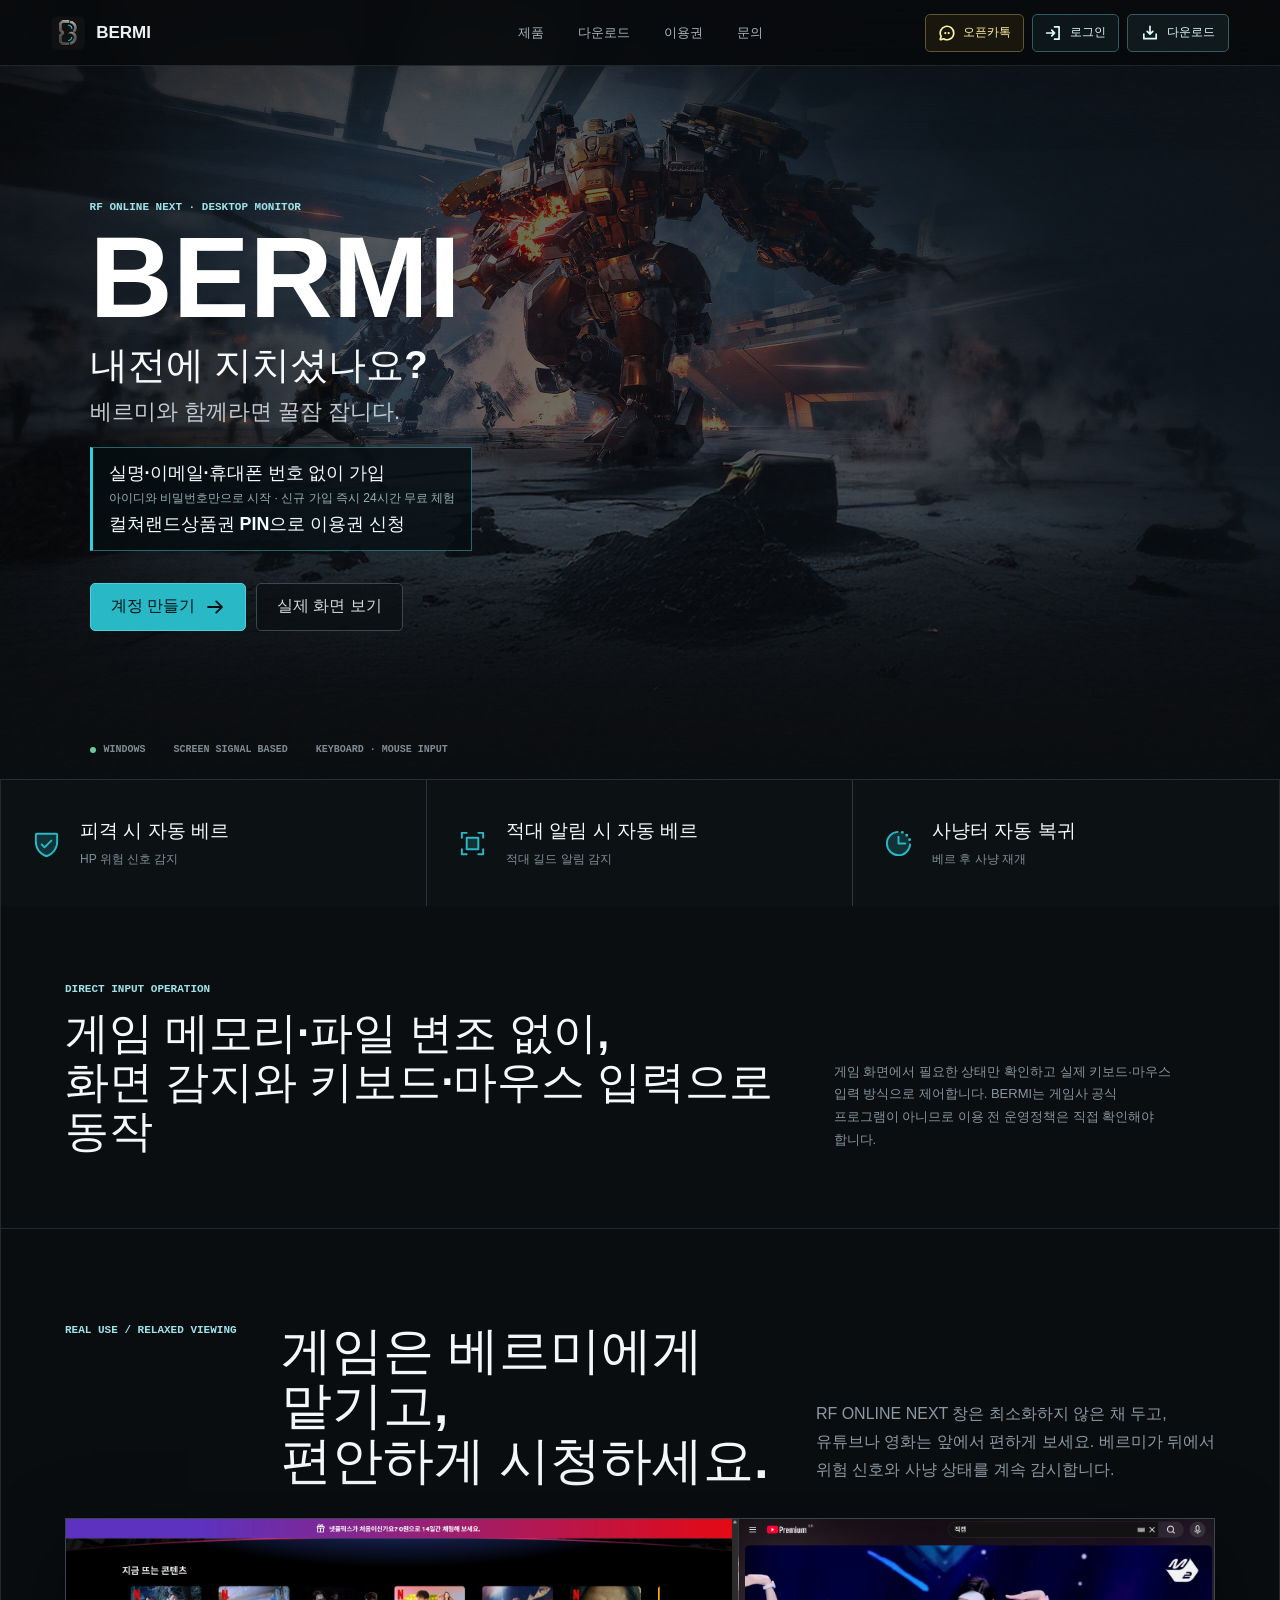
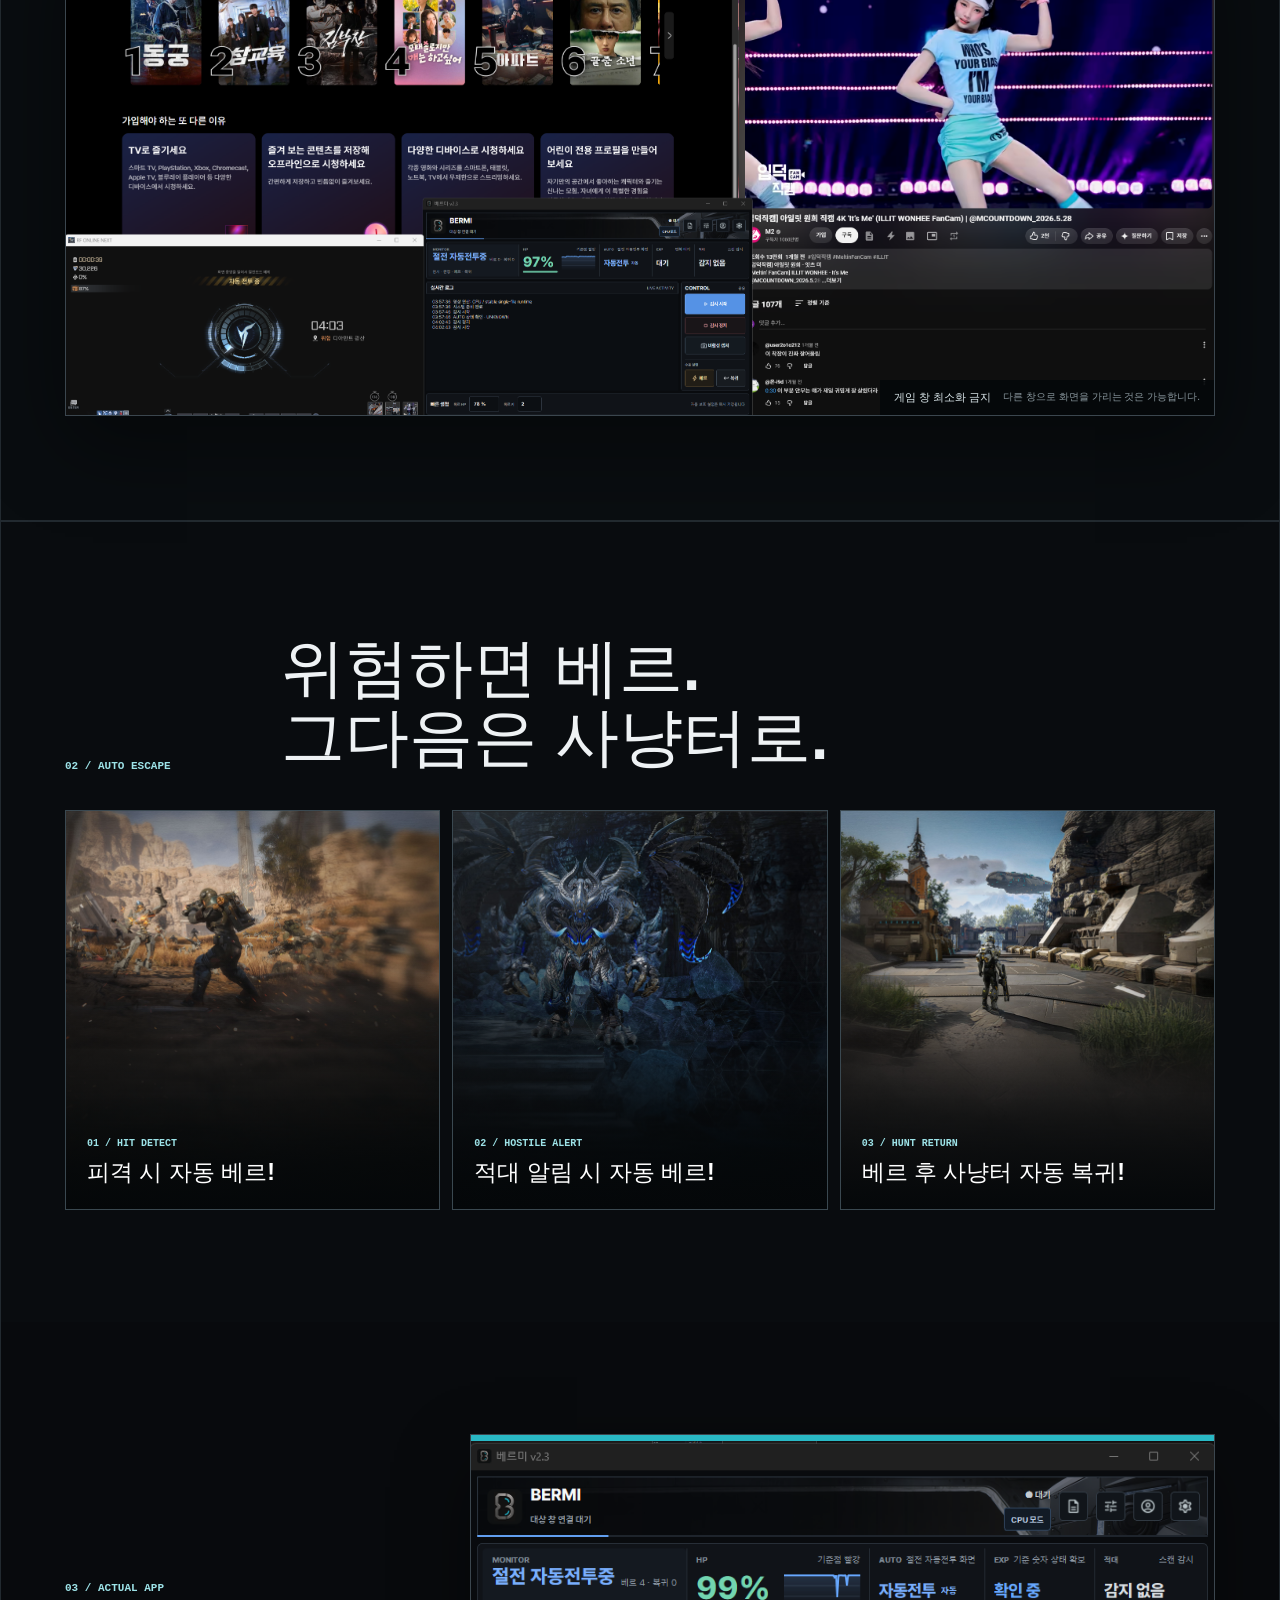
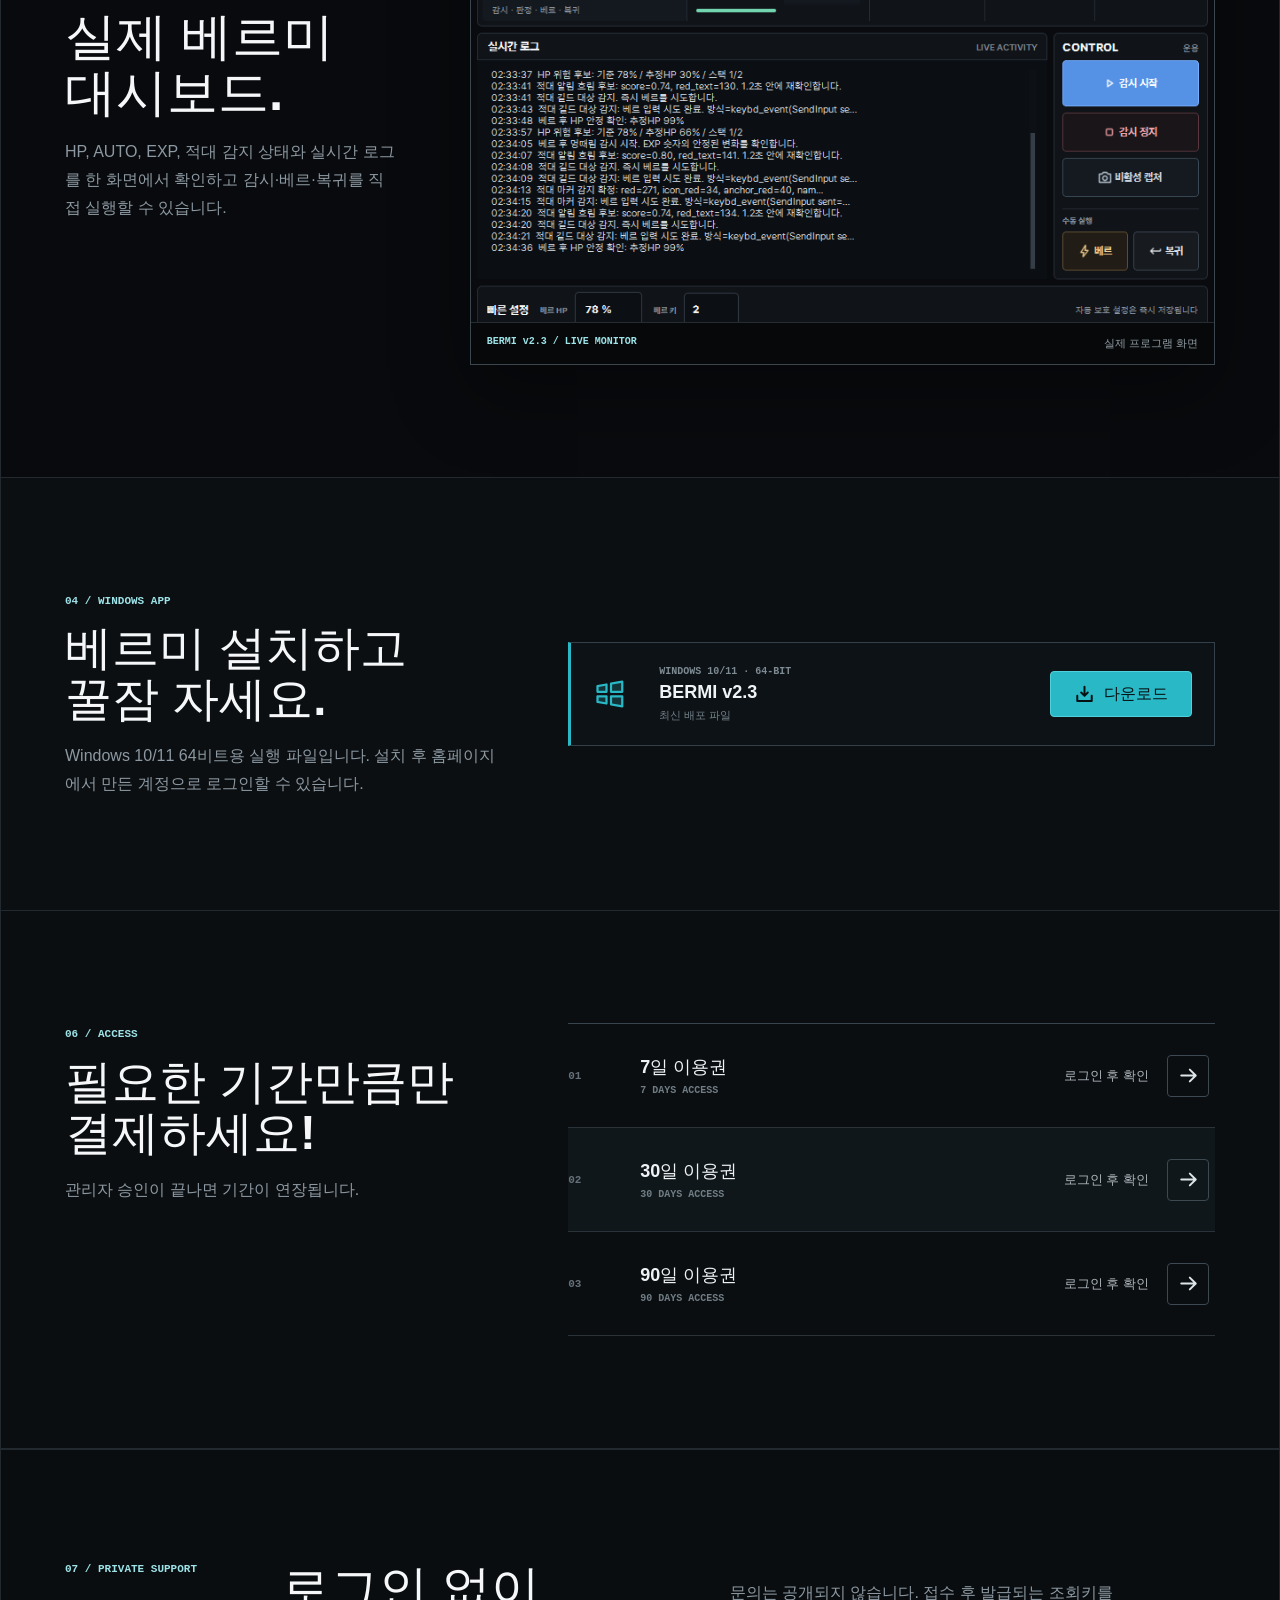
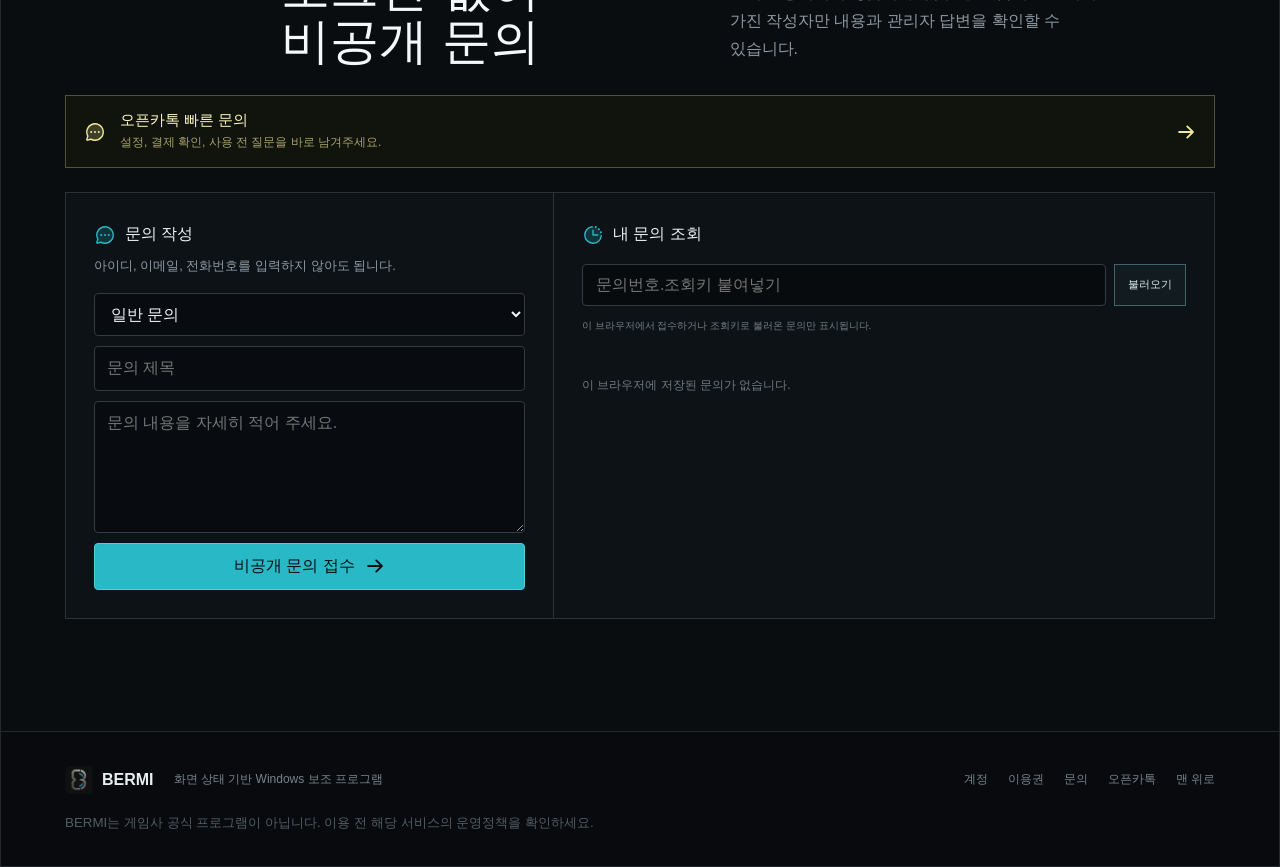
==== commit 1bf14158: "Add Kakao open chat support links" ====
--- a/index.html
+++ b/index.html
@@ -22,8 +22,8 @@
     <meta name="twitter:description" content="피격 자동 베르 · 적대 알림 감지 · 사냥터 자동 복귀" />
     <meta name="twitter:image" content="https://bermi.vercel.app/bermi-og-v1.jpg" />
     <title>BERMI | RF온라인넥스트 매크로 · 자동 베르 · 자동 사냥터 복귀</title>
-    <script type="module" crossorigin src="/assets/index-C6z70f2L.js"></script>
-    <link rel="stylesheet" crossorigin href="/assets/index-DPL_hLRW.css">
+    <script type="module" crossorigin src="/assets/index-C2MkqKlg.js"></script>
+    <link rel="stylesheet" crossorigin href="/assets/index-Bf3q8m0X.css">
   </head>
   <body>
     <div id="root"></div>
--- a/assets/index-Bf3q8m0X.css
+++ b/assets/index-Bf3q8m0X.css
@@ -0,0 +1 @@
+:root{--lightningcss-light: ;--lightningcss-dark:initial;color-scheme:dark;color:#eef2f4;font-synthesis:none;--bg:#080a0d;--surface:#0d1115;--surface-2:#12171c;--line:#283139;--line-bright:#42505a;--muted:#8d99a2;--accent:#29b8c5;--accent-soft:#9de3e8;--danger:#e4737b;--success:#69c99c;background:#080a0d;font-family:Segoe UI,Malgun Gothic,sans-serif}*{box-sizing:border-box}html{scroll-behavior:smooth}body{background:var(--bg);min-width:320px;margin:0}button,input{font:inherit}button,a{-webkit-tap-highlight-color:transparent}button{cursor:pointer}a{color:inherit;text-decoration:none}.site-shell{min-height:100dvh;overflow:hidden}.topbar{z-index:20;-webkit-backdrop-filter:blur(14px);backdrop-filter:blur(14px);background:#080a0deb;border-bottom:1px solid #75899538;grid-template-columns:1fr auto 1fr;align-items:center;height:66px;padding:0 clamp(18px,4vw,64px);display:grid;position:fixed;inset:0 0 auto}.brand{justify-self:start;align-items:center;gap:11px;font-size:17px;font-weight:800;display:inline-flex}.brand img{border-radius:6px;width:34px;height:34px}.topbar nav{color:#aab4bb;align-items:center;gap:34px;font-size:13px;display:flex}.topbar nav button{color:inherit;background:0 0;border:0;padding:0}.topbar nav a:hover,.topbar nav button:hover{color:#fff}.topbar-actions{justify-self:end;align-items:center;gap:8px;display:flex}.header-download{color:#dffbfc;background:#10191c;border:1px solid #3b5960;border-radius:5px;align-items:center;gap:8px;min-height:38px;padding:0 13px;font-size:12px;font-weight:800;display:inline-flex}.header-download:hover{border-color:var(--accent);background:#122327}.header-signout,.header-login,.header-contact-mobile,.header-kakao{color:#aab5bb;background:0 0;border:1px solid #313a40;border-radius:5px;align-items:center;gap:7px;min-height:38px;padding:0 12px;font-size:12px;font-weight:700;display:inline-flex}.header-signout:hover,.header-login:hover,.header-contact-mobile:hover,.header-kakao:hover{color:#fff;background:#101418;border-color:#59666e}.header-login{color:#dffbfc;background:#0d171a;border-color:#315b62}.header-kakao{color:#fff2a8;background:#18160d;border-color:#5e5733}.header-kakao:hover{color:#fff8bf;background:#211e10;border-color:#e5cc4d}.header-contact-mobile{display:none}.hero{background:#0a0d11 url(/rf-hero-official.jpg) 50%/cover no-repeat;border-bottom:1px solid #273038;align-items:center;min-height:min(780px,88dvh);padding:118px clamp(22px,7vw,110px) 78px;display:flex;position:relative}.hero-shade{background:#0406088f;position:absolute;inset:0}.hero-content{z-index:1;width:min(680px,66vw);position:relative}.eyebrow,.section-heading>span,.plan-intro>span,.account-lead>span{color:var(--accent-soft);letter-spacing:0;font:600 11px/1.3 Consolas,monospace}.hero h1{color:#fff;letter-spacing:0;margin:12px 0 13px;font-size:clamp(66px,9vw,132px);line-height:.9}.hero-hook{color:#f7fafb;margin:0 0 5px;font-size:clamp(24px,3vw,40px);font-weight:800;line-height:1.2}.hero-copy{color:#c3cbd0;max-width:580px;margin:0;font-size:clamp(17px,2vw,22px);line-height:1.6}.hero-access-promise{background:#060e12d1;border:1px solid #4dd0d973;border-left:3px solid #2fd0df;gap:5px;width:fit-content;max-width:590px;margin-top:18px;padding:13px 16px;display:grid}.hero-access-promise strong{color:#f0fcfd;word-break:keep-all;font-size:clamp(15px,1.4vw,19px);line-height:1.35}.hero-access-promise span{color:#94aeb4;word-break:keep-all;font-size:12px;line-height:1.45}.hero-actions{gap:10px;margin-top:32px;display:flex}.primary-action,.secondary-action{border-radius:5px;justify-content:center;align-items:center;gap:10px;min-height:48px;padding:0 20px;font-weight:700;display:inline-flex}.primary-action{color:#061013;background:var(--accent);border:1px solid #4dd0d9}.primary-action:hover{background:#55ccd4}.secondary-action{color:#d2d9dd;background:#0b0f12b3;border:1px solid #3c4850}.secondary-action:hover{border-color:#687780}.hero-meta{z-index:1;color:#7f8b93;text-transform:uppercase;gap:28px;font:600 10px Consolas,monospace;display:flex;position:absolute;bottom:24px;left:clamp(22px,7vw,110px);right:clamp(22px,7vw,110px)}.hero-meta span{align-items:center;gap:8px;display:flex}.hero-meta i{background:var(--success);border-radius:50%;width:6px;height:6px}.signal-strip{background:#0b0e11;border-inline:1px solid #222a30;grid-template-columns:repeat(3,1fr);max-width:1400px;margin:0 auto;display:grid}.signal-item{background:#0c1114;border-right:1px solid #2b363d;align-items:center;gap:18px;min-height:126px;padding:24px 30px;display:flex}.signal-item:last-child{border-right:0}.signal-item svg{color:var(--accent)}.signal-item div{flex-direction:column;gap:8px;min-width:0;display:flex}.signal-item strong{color:#f4f8f9;word-break:keep-all;font-size:clamp(16px,1.5vw,21px);font-weight:850;line-height:1.25}.signal-item span{color:#819097;font-size:12px}.operation-proof{background:#0a0e11;border:1px solid #222a30;border-top:0;grid-template-columns:1.3fr .7fr;align-items:end;gap:60px;max-width:1400px;margin:0 auto;padding:72px clamp(20px,5vw,74px);display:grid}.operation-proof>div>span{color:var(--accent-soft);font:600 11px/1.3 Consolas,monospace}.operation-proof h2{color:#f4f8f9;letter-spacing:0;word-break:keep-all;max-width:900px;margin:13px 0 0;font-size:clamp(28px,3.4vw,48px);line-height:1.12}.operation-proof p{color:#87949c;word-break:keep-all;max-width:48ch;margin:0 0 4px;font-size:13px;line-height:1.75}.relax-showcase{border-inline:1px solid #222a30;background:#090d10;border-bottom:1px solid #222a30;max-width:1400px;margin:0 auto;padding:94px clamp(20px,5vw,74px) 104px}.relax-heading{grid-template-columns:180px 1.25fr 1fr;align-items:end;gap:36px;margin-bottom:30px;display:grid}.relax-heading>span{color:var(--accent-soft);align-self:start;font:600 11px/1.3 Consolas,monospace}.relax-heading h2{color:#f5f7f8;letter-spacing:0;word-break:keep-all;margin:0;font-size:clamp(36px,4vw,58px);line-height:1.08}.relax-heading p{max-width:46ch;color:var(--muted);word-break:keep-all;margin:0 0 4px;line-height:1.75}.relax-visual{aspect-ratio:1024/443;background:#050708;border:1px solid #3b464e;margin:0;position:relative;overflow:hidden;box-shadow:0 30px 80px #0000006b}.relax-visual img{object-fit:cover;width:100%;height:100%;display:block}.relax-visual figcaption{background:#05080ae6;align-items:center;gap:12px;padding:10px 14px;display:flex;position:absolute;bottom:0;right:0}.relax-visual figcaption strong{color:#dce8ec;font-size:11px}.relax-visual figcaption span{color:#8b989f;font-size:10px}.product-section,.download-section,.feature-narrative,.usage-section,.plan-section,.account-section{border-inline:1px solid #222a30;max-width:1400px;margin:0 auto;padding:112px clamp(20px,5vw,74px)}.product-section{grid-template-columns:minmax(240px,.62fr) minmax(520px,1.38fr);align-items:center;gap:70px;display:grid}.section-heading h2,.plan-intro h2,.account-lead h2{color:#f5f7f8;letter-spacing:0;margin:14px 0 18px;font-size:clamp(36px,4vw,58px);line-height:1.08}.section-heading p,.plan-intro p,.account-lead p{color:var(--muted);max-width:48ch;margin:0;line-height:1.75}.product-visual{background:#060809;border:1px solid #3b464e;min-width:0;margin:0;position:relative;box-shadow:0 28px 70px #00000059}.product-visual:before{content:"";background:var(--accent);height:6px;display:block}.product-visual img{width:100%;height:auto;display:block}.visual-caption{border-top:1px solid #252d33;justify-content:space-between;gap:14px;padding:13px 16px;display:flex}.visual-caption span{color:var(--accent-soft);font:600 10px Consolas,monospace}.visual-caption strong{color:#939fa6;font-size:11px}.download-section{background:#0b0f12;border-top:1px solid #222a30;grid-template-columns:.8fr 1.2fr;align-items:center;gap:72px;display:grid}.download-copy>span{color:var(--accent-soft);font:600 11px/1.3 Consolas,monospace}.download-copy h2{color:#f5f7f8;letter-spacing:0;margin:14px 0 18px;font-size:clamp(34px,3.7vw,54px);line-height:1.08}.download-copy p{max-width:49ch;color:var(--muted);margin:0;line-height:1.75}.download-panel{border:1px solid #344049;border-left:3px solid var(--accent);background:#0d1216;grid-template-columns:48px 1fr auto;align-items:center;gap:18px;min-height:104px;padding:20px 22px;display:grid}.download-panel>svg{color:var(--accent)}.download-panel>div{flex-direction:column;gap:5px;min-width:0;display:flex}.download-panel span{color:#7e8b93;font:600 10px Consolas,monospace}.download-panel strong{color:#f0f4f6;font-size:18px}.download-panel small{color:#75828a;font-size:11px}.download-button{color:#061013;background:var(--accent);border:1px solid #4fd0da;border-radius:4px;justify-content:center;align-items:center;gap:9px;min-width:142px;min-height:46px;padding:0 17px;font-weight:800;display:inline-flex}.download-button:hover{background:#55ccd4}.download-button:disabled{cursor:not-allowed;color:#78848b;background:#171d21;border-color:#39454c}.feature-narrative{background:#090c0f;border-top:1px solid #222a30;display:block}.feature-title-block{grid-template-columns:180px 1fr;align-items:end;gap:36px;margin-bottom:38px;display:grid}.feature-title-block>span{color:var(--accent-soft);font:600 11px Consolas,monospace}.feature-title-block h2{letter-spacing:0;word-break:keep-all;margin:0;font-size:clamp(40px,5vw,68px);line-height:1.08}.feature-scenes{grid-template-columns:repeat(3,minmax(0,1fr));gap:12px;display:grid}.feature-scene{background:#080a0c;border:1px solid #3a4850;min-height:400px;position:relative;overflow:hidden}.feature-scene img{object-fit:cover;width:100%;height:100%;display:block}.feature-hit img,.feature-hostile img,.feature-return img{object-position:50% center}.feature-scene:after{content:"";background:linear-gradient(#0000,#040709f7);position:absolute;inset:35% 0 0}.feature-scene>div{z-index:1;padding:21px;position:absolute;inset:auto 0 0}.feature-scene span{color:var(--accent-soft);font:600 10px Consolas,monospace}.feature-scene h3{color:#fff;letter-spacing:0;word-break:keep-all;margin:8px 0 0;font-size:clamp(20px,1.8vw,27px);line-height:1.3}.usage-section{background:#080c0f;border-top:1px solid #222a30}.usage-heading{grid-template-columns:180px .85fr 1fr;align-items:end;gap:36px;margin-bottom:38px;display:grid}.usage-heading>span{color:var(--accent-soft);align-self:start;font:600 11px Consolas,monospace}.usage-heading h2{letter-spacing:0;word-break:keep-all;margin:0;font-size:clamp(36px,3.8vw,54px);line-height:1.08}.usage-heading p{max-width:40ch;color:var(--muted);margin:0 0 4px;line-height:1.7}.usage-critical{border:1px solid #693c40;border-left:4px solid var(--danger);background:#170e11;align-items:center;gap:16px;min-height:76px;margin-bottom:28px;padding:15px 18px;display:flex}.usage-critical>svg{color:var(--danger);flex:none}.usage-critical>div{gap:5px;display:grid}.usage-critical strong{color:#f0b0b5;font-size:16px}.usage-critical span{color:#aa8589;font-size:12px;line-height:1.55}.usage-steps{border-top:1px solid #39454d}.usage-step{border-bottom:1px solid #273138;grid-template-columns:54px 42px 160px 1fr;align-items:start;gap:18px;min-height:108px;padding:22px 0;display:grid}.usage-step>span{color:#63717a;font:600 11px Consolas,monospace}.usage-step svg{color:var(--accent)}.usage-step strong{font-size:15px}.usage-detail{gap:8px;display:grid}.usage-detail p{color:#c0c9ce;margin:0;font-size:13px;line-height:1.55}.usage-detail ul{color:#7f8d95;gap:5px;margin:0;padding-left:17px;font-size:12px;line-height:1.55;display:grid}.usage-detail li::marker{color:var(--accent)}.usage-warning{color:#c5b38f;background:#15130e;border-left:3px solid #d9a24d;align-items:center;gap:12px;min-height:58px;margin-top:22px;padding:12px 15px;font-size:12px;display:flex}.usage-warning svg{color:#d9a24d;flex:none}.usage-warning>div{gap:3px;display:grid}.usage-warning strong{color:#e2c891;font-size:12px}.usage-warning span{color:#9c9077;line-height:1.5}.settings-guide{border-top:1px solid #2b353c;grid-template-columns:minmax(0,1.45fr) minmax(260px,.55fr);gap:16px;margin-top:48px;padding-top:42px;display:grid}.settings-guide-heading{grid-column:1/-1;grid-template-columns:180px .9fr 1fr;align-items:end;gap:36px;margin-bottom:12px;display:grid}.settings-guide-heading>span{color:var(--accent-soft);align-self:start;font:600 10px Consolas,monospace}.settings-guide-heading h3{letter-spacing:0;margin:0;font-size:clamp(30px,3.4vw,48px);line-height:1.1}.settings-guide-heading p{color:#849199;max-width:44ch;margin:0 0 3px;font-size:12px;line-height:1.65}.settings-shot{background:#07090b;border:1px solid #344049;min-width:0;margin:0;overflow:hidden}.settings-shot img{width:100%;height:auto;display:block}.settings-shot figcaption{color:#89969d;border-top:1px solid #2b343a;align-items:center;min-height:44px;padding:0 14px;font-size:11px;display:flex}.settings-notes{border-top:1px solid #3a464e;margin:0}.settings-notes>div{border-bottom:1px solid #263038;gap:5px;padding:13px 4px;display:grid}.settings-notes dt{color:#d9e1e5;font-size:12px;font-weight:750}.settings-notes dd{color:#77858d;margin:0;font-size:11px;line-height:1.5}.return-settings-guide{background:#0b0f12;border:1px solid #2f3940;grid-template-columns:minmax(280px,.62fr) minmax(0,1.38fr);align-items:center;gap:34px;margin-top:42px;padding:36px;display:grid}.return-settings-copy>span{color:var(--accent-soft);font:600 10px Consolas,monospace}.return-settings-copy h3{letter-spacing:0;margin:12px 0 22px;font-size:clamp(27px,3vw,42px);line-height:1.1}.return-settings-copy dl{border-top:1px solid #344048;margin:0}.return-settings-copy dl>div{border-bottom:1px solid #273138;gap:5px;padding:12px 0;display:grid}.return-settings-copy dt{color:#d8e0e4;font-size:12px;font-weight:750}.return-settings-copy dd{color:#78868e;margin:0;font-size:11px;line-height:1.55}.return-settings-shot{background:#06080a;border:1px solid #354149;min-width:0;margin:0}.return-settings-shot img{width:100%;height:auto;display:block}.return-settings-shot figcaption{color:#89969d;border-top:1px solid #2b343a;align-items:center;min-height:44px;padding:0 14px;font-size:11px;display:flex}.guide-visuals{grid-template-columns:minmax(280px,.9fr) minmax(190px,.55fr) minmax(300px,.95fr);align-items:stretch;gap:16px;margin-top:42px;display:grid}.guide-visual-copy{padding:24px 24px 22px 0}.guide-visual-copy>span{color:var(--accent-soft);font:600 10px Consolas,monospace}.guide-visual-copy h3{letter-spacing:0;margin:12px 0 20px;font-size:clamp(25px,2.6vw,38px);line-height:1.12}.guide-visual-copy ol{color:#a3afb5;gap:9px;margin:0;padding-left:20px;font-size:12px;line-height:1.55;display:grid}.guide-visual-copy li::marker{color:var(--accent);font-family:Consolas,monospace}.guide-visual-copy p{color:#65727a;margin:19px 0 0;font-size:10px;line-height:1.5}.guide-shot{background:#07090b;border:1px solid #344049;grid-template-rows:1fr auto;min-width:0;margin:0;display:grid;overflow:hidden}.guide-shot img{object-fit:contain;image-rendering:auto;background:#050709;width:100%;height:100%;min-height:300px;display:block}.guide-shot-list img{padding:14px}.guide-shot figcaption{color:#909ca3;border-top:1px solid #2c353b;align-items:center;gap:10px;min-height:46px;padding:0 13px;font-size:11px;display:flex}.guide-shot figcaption strong{color:var(--accent);font:600 10px Consolas,monospace}.plan-section{background:#0b0e11;border-top:1px solid #222a30;border-bottom:1px solid #222a30;grid-template-columns:.8fr 1.2fr;gap:72px;display:grid}.plan-intro h2{word-break:keep-all;font-size:clamp(36px,3.7vw,52px)}.plan-list{border-top:1px solid #39454d}.plan-row{border-bottom:1px solid #2a333a;grid-template-columns:54px 1fr 160px 48px;align-items:center;gap:18px;min-height:104px;display:grid}.plan-row.is-featured{background:#10171a}.plan-number{color:#65717a;font:600 11px Consolas,monospace}.plan-name{flex-direction:column;gap:6px;display:flex}.plan-name strong{font-size:18px}.plan-name span{color:#707d85;font:600 10px Consolas,monospace}.plan-price{color:#aeb7bd;text-align:right;font-size:13px}.plan-row>button{color:#dde5e9;background:0 0;border:1px solid #3c4951;border-radius:4px;place-items:center;width:42px;height:42px;display:grid}.plan-row>button:hover{color:#061013;border-color:var(--accent);background:var(--accent)}.account-section{grid-template-columns:.55fr 1.45fr;align-items:start;gap:72px;min-height:480px;display:grid}.account-reveal{color:#fff;background:#10151a;border:1px solid #3c4850;border-radius:5px;justify-content:space-between;align-items:center;min-height:66px;padding:0 22px;font-weight:700;display:flex}.account-reveal:hover{border-color:var(--accent)}.auth-panel,.member-panel{border-top:3px solid var(--accent);background:#0d1115}.auth-panel{border-inline:1px solid #293239;border-bottom:1px solid #293239;padding:24px}.auth-tabs{border-bottom:1px solid #2d363d;grid-template-columns:1fr 1fr;margin-bottom:22px;display:grid}.auth-tabs button{color:#78858d;background:0 0;border:0;border-bottom:2px solid #0000;height:44px;font-weight:700}.auth-tabs button.is-active{color:#fff;border-bottom-color:var(--accent)}.auth-panel form,.purchase-form{gap:15px;display:grid}label{gap:7px;display:grid}label>span{color:#a7b1b7;font-size:12px;font-weight:650}input{color:#eef3f5;background:#080b0e;border:1px solid #313c44;border-radius:4px;outline:none;width:100%;height:45px;padding:0 13px}input:focus{border-color:var(--accent)}.password-field{position:relative}.password-field input{padding-right:46px}.password-field button{color:#7f8b93;background:0 0;border:0;width:44px;position:absolute;inset:0 0 0 auto}.form-submit{color:#061013;background:var(--accent);border:1px solid #52ccd5;border-radius:4px;justify-content:center;align-items:center;gap:10px;min-height:47px;font-weight:800;display:flex}.form-submit:disabled{cursor:wait;opacity:.6}.form-message{color:#eaa0a5;background:#1b1114;border:1px solid #533338;align-items:center;gap:8px;min-height:42px;padding:9px 11px;font-size:12px;display:flex}.form-message.success{color:#8bdab4;background:#0c1813;border-color:#285542}.privacy-line{color:#707c84;align-items:center;gap:8px;margin-top:18px;font-size:11px;display:flex}.password-help{color:#89979f;margin:12px 0 0;font-size:11px;line-height:1.55}.auth-modal-backdrop{z-index:60;-webkit-backdrop-filter:blur(8px);backdrop-filter:blur(8px);background:#020406d1;place-items:center;padding:24px;display:grid;position:fixed;inset:0}.auth-modal{background:#090d10;border:1px solid #35434b;width:min(460px,100%);box-shadow:0 24px 80px #0000008c}.auth-modal>header{border-bottom:1px solid #273139;justify-content:space-between;align-items:flex-start;gap:20px;min-height:118px;padding:22px 24px 18px;display:flex}.auth-modal>header span{color:var(--accent);font:700 10px Consolas,monospace}.auth-modal>header h2{margin:7px 0 5px;font-size:24px}.auth-modal>header p{color:#84919a;margin:0;font-size:12px;line-height:1.55}.auth-modal>header button{color:#9da9b0;background:#10151a;border:1px solid #303b42;flex:none;place-items:center;width:36px;height:36px;display:grid}.auth-modal>.auth-panel{border-inline:0;border-bottom:0}.member-panel{border-inline:1px solid #293239;border-bottom:1px solid #293239}.membership-summary{border-bottom:1px solid #2a333a;grid-template-columns:.8fr .8fr 1.5fr 48px;min-height:86px;display:grid}.membership-summary>div{border-right:1px solid #2a333a;flex-direction:column;justify-content:center;gap:6px;padding:14px 18px;display:flex}.membership-summary span{color:#6f7d85;font:600 10px Consolas,monospace}.membership-summary strong{font-size:14px}.membership-summary .text-active{color:var(--success)}.signout{color:#8b979e;background:0 0;border:0}.signout:hover{color:#fff}.purchase-layout{grid-template-columns:1fr 1fr;display:grid}.purchase-form,.order-history{padding:22px}.purchase-form{border-right:1px solid #2a333a}.form-title{align-items:center;gap:9px;min-height:28px;margin-bottom:3px;display:flex}.form-title svg{color:var(--accent)}.plan-selector{grid-template-columns:repeat(3,1fr);gap:7px;display:grid}.plan-selector button{color:#dce3e7;background:#0a0d10;border:1px solid #303b42;border-radius:4px;flex-direction:column;justify-content:center;align-items:flex-start;gap:3px;min-height:58px;padding:8px 10px;display:flex}.plan-selector button.is-active{border-color:var(--accent);background:#0d1b1e}.plan-selector span{color:#6f7b83;font-size:9px}.pin-list{gap:8px;display:grid}.pin-list-heading{color:#a7b1b7;grid-template-columns:1fr 116px;gap:8px;padding-left:42px;font-size:11px;font-weight:650;display:grid}.pin-entry{grid-template-columns:34px minmax(0,1fr) 116px 38px;align-items:center;gap:8px;display:grid}.pin-entry input{min-width:0}.pin-index{color:#64717a;font:600 10px Consolas,monospace}.pin-entry>button{color:#bb757b;background:#130d0f;border:1px solid #3a3034;border-radius:4px;place-items:center;height:38px;display:grid}.pin-entry>button:hover:not(:disabled){border-color:var(--danger);color:#f0a0a6}.pin-entry>button:disabled{cursor:default;opacity:.25}.add-pin{color:#9cdde2;background:#0a1013;border:1px dashed #3b4a52;border-radius:4px;justify-content:center;align-items:center;gap:7px;min-height:39px;font-size:12px;font-weight:700;display:flex}.add-pin:hover:not(:disabled){border-color:var(--accent)}.add-pin:disabled{cursor:default;opacity:.45}.pin-total{color:#d7898f;background:#120d0f;border:1px solid #3a3034;justify-content:flex-end;align-items:baseline;gap:8px;min-height:42px;padding:8px 11px;display:flex}.pin-total span{color:#7d898f;margin-right:auto;font-size:11px}.pin-total strong{font-size:15px}.pin-total small{color:#69767e;font-size:10px}.pin-total.is-matched{color:#82d4ad;background:#0b1511;border-color:#285542}.pin-note{color:#68757d;margin:0;font-size:10px;line-height:1.5}.order-history{min-width:0}.order-row{border-bottom:1px solid #242c32;grid-template-columns:1fr auto;gap:16px;padding:14px 0;display:grid}.order-row>div{flex-direction:column;gap:5px;display:flex}.order-row>div:last-child{align-items:flex-end}.order-row strong{font-size:12px}.order-row span{color:#718089;font-size:10px}.order-row b{font-size:11px}.status-pending{color:#e2b25f}.status-approved{color:var(--success)}.status-rejected{color:var(--danger)}.empty-state{color:#6e7a82;padding:32px 0;font-size:12px}footer{color:#77848c;border:1px solid #222a30;grid-template-columns:auto 1fr auto;align-items:center;gap:20px;max-width:1400px;margin:0 auto;padding:34px clamp(20px,5vw,74px);display:grid}.footer-brand{color:#e9eef1;align-items:center;gap:9px;display:flex}.footer-brand img{border-radius:5px;width:28px;height:28px}footer p{margin:0;font-size:12px}footer>div:nth-of-type(2){gap:20px;font-size:12px;display:flex}footer>div:nth-of-type(2) button{color:inherit;background:0 0;border:0;padding:0}footer>div:nth-of-type(2) a:hover,footer>div:nth-of-type(2) button:hover{color:#dce5e9}footer small{color:#515d65;grid-column:1/-1}@media (width<=980px){.topbar{grid-template-columns:1fr auto}.topbar nav{display:none}.header-contact-mobile{display:inline-flex}.hero-content{width:min(680px,85vw)}.signal-strip{grid-template-columns:repeat(3,1fr)}.relax-heading{grid-template-columns:1fr 1.4fr}.relax-heading>span{grid-column:1/-1}.product-section,.download-section,.feature-narrative,.plan-section,.account-section{grid-template-columns:1fr;gap:44px}.usage-heading{grid-template-columns:1fr 1.4fr}.usage-heading>span{grid-column:1/-1}.feature-title-block{grid-template-columns:1fr;gap:12px}.feature-scenes{grid-template-columns:repeat(3,minmax(0,1fr))}.settings-guide{grid-template-columns:1fr}.settings-guide-heading{grid-template-columns:1fr 1.4fr}.settings-guide-heading>span{grid-column:1/-1}.return-settings-guide{grid-template-columns:1fr}.guide-visuals{grid-template-columns:1fr 1fr}.guide-visual-copy{grid-column:1/-1;padding-right:0}.product-section{padding-top:86px}.purchase-layout{grid-template-columns:1fr}.purchase-form{border-bottom:1px solid #2a333a;border-right:0}}@media (width<=640px){.topbar{height:58px;padding-inline:14px}.brand span{font-size:14px}.brand img{width:30px;height:30px}.header-download{min-height:34px;padding-inline:9px}.header-signout,.header-login,.header-contact-mobile,.header-kakao{justify-content:center;width:36px;min-height:34px;padding:0;font-size:0}.header-contact-mobile span{display:none}.header-download{justify-content:center;width:36px;font-size:0}.hero{background-position:68%;align-items:flex-end;min-height:720px;padding:100px 20px 96px}.hero-shade{background:#05070999}.hero-content{width:100%}.hero h1{font-size:68px}.hero-copy{font-size:15px}.hero-actions{flex-direction:column;align-items:stretch}.hero-meta{flex-wrap:wrap;gap:13px;left:20px;right:20px}.signal-strip{grid-template-columns:1fr}.signal-item{border-bottom:1px solid #222a30;border-right:0;min-height:94px}.relax-showcase{padding:68px 18px}.relax-heading{grid-template-columns:1fr;gap:14px;margin-bottom:22px}.relax-heading>span{grid-column:auto}.relax-heading h2{font-size:34px}.relax-visual{aspect-ratio:auto}.relax-visual img{aspect-ratio:4/3;object-position:58% center}.relax-visual figcaption{flex-direction:column;align-items:flex-start;gap:3px;position:static}.product-section,.download-section,.feature-narrative,.usage-section,.plan-section,.account-section{padding:76px 18px}.download-panel{grid-template-columns:40px 1fr}.download-button{grid-column:1/-1;width:100%}.section-heading h2,.plan-intro h2,.account-lead h2{font-size:38px}.plan-row{grid-template-columns:34px 1fr 42px;gap:10px}.plan-price{text-align:left;grid-area:2/2;margin-top:-24px}.plan-row>button{grid-area:1/3/span 2}.feature-scenes{grid-template-columns:1fr}.feature-title-block h2{font-size:38px}.feature-scene{min-height:280px}.usage-heading{grid-template-columns:1fr;gap:14px}.usage-heading>span{grid-column:auto}.usage-heading h2{font-size:38px}.usage-step{grid-template-columns:30px 30px 1fr;gap:10px;padding:13px 0}.usage-detail{grid-column:3}.settings-guide{grid-template-columns:1fr}.settings-guide-heading{grid-template-columns:1fr;gap:12px}.settings-guide-heading>span{grid-column:auto}.settings-guide-heading h3{font-size:34px}.return-settings-guide{padding:20px 16px}.guide-visuals{grid-template-columns:1fr}.guide-visual-copy{grid-column:auto;padding:0 0 8px}.guide-shot img{min-height:240px}.membership-summary{grid-template-columns:1fr 1fr 46px}.membership-summary>div:nth-child(3){border-top:1px solid #2a333a;grid-area:2/1/auto/-1}.signout{grid-area:1/3}.plan-selector{grid-template-columns:1fr}.pin-list-heading{display:none}.pin-entry{grid-template-columns:28px minmax(0,1fr) 38px}.pin-entry input:nth-of-type(2){grid-column:2}.pin-entry>button{grid-area:1/3/span 2;height:100%;min-height:38px}.auth-modal-backdrop{padding:12px}.auth-modal>header{padding-inline:20px}footer{grid-template-columns:1fr}footer>div:nth-of-type(2){justify-content:flex-start}}@media (prefers-reduced-motion:reduce){html{scroll-behavior:auto}*{transition:none!important}}.private-support{background:#0d1217;border-top:1px solid #2a333a;grid-template-columns:minmax(300px,.85fr) minmax(0,1.15fr);display:grid}.guest-support-section{border-inline:1px solid #222a30;background:#090d10;border-top:1px solid #222a30;max-width:1400px;margin:0 auto;padding:112px clamp(20px,5vw,74px)}.guest-support-heading{grid-template-columns:180px .85fr 1fr;align-items:end;gap:36px;margin-bottom:38px;display:grid}.guest-support-heading>span{color:var(--accent-soft);align-self:start;font:600 11px/1.3 Consolas,monospace}.guest-support-heading h2{color:#f5f7f8;letter-spacing:0;word-break:keep-all;margin:0;font-size:clamp(36px,3.8vw,54px);line-height:1.08}.guest-support-heading p{max-width:44ch;color:var(--muted);word-break:keep-all;margin:0 0 4px;line-height:1.75}.guest-kakao-panel{color:#f4e99a;background:#11140d;border:1px solid #4d5634;grid-template-columns:auto minmax(0,1fr) auto;align-items:center;gap:14px;min-height:72px;margin:-10px 0 24px;padding:15px 18px;display:grid}.guest-kakao-panel:hover{background:#17190e;border-color:#ddc94d}.guest-kakao-panel>span{gap:4px;min-width:0;display:grid}.guest-kakao-panel strong{color:#fff9c3;font-size:15px}.guest-kakao-panel small{color:#a7a16d;word-break:keep-all;font-size:12px;line-height:1.45}.guest-support-layout{border:1px solid #2a333a}.support-form-wrap,.support-history{padding:28px}.support-form-wrap{border-right:1px solid #2a333a}.support-form-wrap>p{color:#8d9aa5;margin:8px 0 18px;font-size:13px}.support-form-wrap form{gap:10px;display:grid}.support-form-wrap input,.support-form-wrap select,.support-form-wrap textarea,.admin-reply-form textarea{color:#eef4f7;width:100%;font:inherit;resize:vertical;background:#080c10;border:1px solid #303b44;border-radius:4px;padding:11px 12px}.support-form-wrap input:focus,.support-form-wrap select:focus,.support-form-wrap textarea:focus,.admin-reply-form textarea:focus{border-color:#36b8c8;outline:none}.support-history{align-content:start;gap:12px;display:grid}.support-ticket{background:#0a0f13;border:1px solid #28323a;padding:15px}.support-ticket>header{grid-template-columns:1fr auto auto;align-items:center;gap:12px;display:grid}.support-ticket>header span,.support-ticket>header b{color:#8795a0;font-size:11px}.support-ticket>header b{color:#68cfb1}.support-ticket>p,.support-reply p{color:#bcc7cf;white-space:pre-wrap;margin:10px 0 0;font-size:13px;line-height:1.7}.support-reply{background:#10181d;border-left:2px solid #35b8c9;margin-top:13px;padding:12px}.support-reply span{color:#55c9d7;font-size:11px;font-weight:800}.guest-issued-key{background:#0b1a17;border:1px solid #3d7268;gap:8px;margin-top:14px;padding:13px;display:grid}.guest-issued-key>span{color:#7edec5;font-size:11px;font-weight:800}.guest-issued-key>div{grid-template-columns:minmax(0,1fr) auto;gap:8px;min-width:0;display:grid}.guest-issued-key code{overflow-wrap:anywhere;color:#b9f2e2;-webkit-user-select:all;user-select:all;background:#07110f;min-width:0;padding:10px;font:700 11px/1.5 Consolas,monospace}.guest-issued-key button,.guest-lookup-form button{color:#dbecef;background:#111b20;border:1px solid #42636a;justify-content:center;align-items:center;gap:6px;padding:0 13px;font-size:11px;font-weight:750;display:inline-flex}.guest-issued-key small,.guest-support-note{color:#718087;margin:0;font-size:10px;line-height:1.5}.guest-lookup-form{grid-template-columns:minmax(0,1fr) auto;gap:8px;display:grid}.guest-lookup-form input{height:42px}.admin-shell{color:#edf3f6;background:#080b0e;min-height:100vh}.admin-header{z-index:5;background:#080b0ef5;border-bottom:1px solid #273039;grid-template-columns:1fr auto 1fr;align-items:center;height:58px;padding:0 24px;display:grid;position:sticky;top:0}.admin-header a,.admin-header button{color:#b8c4cc;font:inherit;cursor:pointer;background:0 0;border:0;align-items:center;gap:8px;display:inline-flex}.admin-header strong{color:#4dc7d6;font-size:12px}.admin-header button{justify-self:end}.admin-main{width:min(1480px,100% - 40px);margin:0 auto;padding:38px 0 70px}.admin-titlebar{justify-content:space-between;align-items:flex-end;gap:28px;margin-bottom:24px;display:flex}.admin-titlebar span{color:#48c7d6;font-size:11px;font-weight:800}.admin-titlebar h1{margin:7px 0 5px;font-size:32px}.admin-titlebar p{color:#87939d;margin:0}.admin-error{color:#f09aa2;background:#211217;border:1px solid #73404a;align-items:center;gap:9px;margin-bottom:18px;padding:12px 14px;display:flex}.admin-notice{color:#7bd5b8;background:#0d1d18;border:1px solid #326c5c;align-items:center;gap:9px;margin-bottom:18px;padding:12px 14px;display:flex}.admin-metrics{border:1px solid #2c363e;grid-template-columns:repeat(4,minmax(0,1fr));margin-bottom:18px;display:grid}.admin-metrics>div{border-right:1px solid #2c363e;grid-template-columns:auto 1fr auto;align-items:center;gap:12px;min-height:74px;padding:0 18px;display:grid}.admin-metrics>div:last-child{border-right:0}.admin-metrics svg{color:#4fc5d4}.admin-metrics span{color:#8e9aa4;font-size:12px}.admin-metrics strong{font-size:24px}.admin-panel{background:#0d1217;border:1px solid #2c363e;min-width:0}.admin-panel>header{border-bottom:1px solid #2c363e;justify-content:space-between;align-items:center;min-height:48px;padding:0 16px;display:flex}.admin-panel>header div{align-items:center;gap:9px;display:inline-flex}.admin-panel>header span{color:#84919b;font-size:11px}.admin-order{border-bottom:1px solid #242d34;grid-template-columns:minmax(240px,.9fr) minmax(280px,1.2fr) auto;align-items:center;gap:18px;padding:15px 16px;display:grid}.admin-order:last-child{border-bottom:0}.admin-order-main{gap:3px;display:grid}.admin-order-main span,.admin-order-main small{color:#8e9aa4;font-size:12px}.admin-order-pins{flex-wrap:wrap;gap:7px;display:flex}.admin-order-pins button,.admin-order-actions button,.admin-reply-form button{color:#dce5ea;cursor:pointer;background:#141b21;border:1px solid #34414a;min-height:34px;padding:0 12px}.admin-order-pins code{color:#fff;background:#080c10;border:1px solid #33414a;gap:8px;padding:7px 9px;display:inline-flex}.admin-order-pins code span{color:#65cddd}.admin-order-actions{gap:7px;display:flex}.admin-order-actions .approve{color:#77d8bc;border-color:#357e6c}.admin-order-actions .reject{color:#ee939c;border-color:#6b3e46}.admin-order-actions button:disabled{opacity:.4;cursor:default}.admin-grid{grid-template-columns:1fr;align-items:start;gap:18px;min-width:0;margin-top:18px;display:grid}.admin-table-wrap{min-width:0;max-width:100%;overflow-x:auto}.admin-table-wrap table{border-collapse:collapse;width:100%;font-size:12px}.admin-table-wrap th,.admin-table-wrap td{text-align:left;white-space:nowrap;border-bottom:1px solid #242d34;padding:11px 13px}.admin-table-wrap th{color:#7f8c96;font-weight:600}.member-access-kind{gap:4px;display:grid}.member-access-kind b{color:#aebbc2;background:#10161a;border:1px solid #40505a;width:fit-content;padding:4px 7px;font-size:10px}.member-access-kind b.is-paid{color:#7ed9bd;background:#0d1915;border-color:#337667}.member-access-kind b.is-free{color:#e1bd72;background:#19150d;border-color:#655431}.member-access-kind small{color:#6f7d86;font-size:10px}.member-edit-button,.member-edit-cancel{color:#aebbc2;background:#11171c;border:1px solid #3a4851;justify-content:center;align-items:center;gap:6px;min-height:32px;font-size:11px;display:inline-flex}.member-edit-button{padding:0 11px}.member-edit-cancel{width:32px;padding:0}.member-edit-button:hover,.member-edit-cancel:hover{color:#f0f5f6;border-color:#65737c}.member-edit-button.is-active{color:#e2fbfd;background:#102226;border-color:#3e9da8}.member-edit-button:disabled,.member-edit-cancel:disabled{cursor:wait;opacity:.55}.member-role-button{color:#b5c1c8;white-space:nowrap;background:#11171c;border:1px solid #3a4851;align-items:center;gap:6px;min-height:32px;padding:0 10px;font-size:11px;display:inline-flex}.member-role-button:hover{color:#e6fbfc;border-color:#4fc5d4}.member-role-button.is-admin{color:#ed9aa2;background:#1a1013;border-color:#6a4148}.member-role-button:disabled{cursor:wait;opacity:.55}.member-admin-self{color:#66cfb0;white-space:nowrap;align-items:center;gap:6px;font-size:11px;display:inline-flex}.member-admin-tag{color:#70d2bd;width:fit-content;margin-top:4px;font:700 9px Consolas,monospace;display:block}.admin-table-wrap tr.is-editing>td{background:#10171b}.member-detail-row>td{background:#080d10;white-space:normal!important;padding:0!important}.member-detail-panel{background:#0b1115;border-top:1px solid #3a4a53;border-bottom:1px solid #3a4a53}.member-detail-panel>header{border-bottom:1px solid #28343b;justify-content:space-between;align-items:center;gap:18px;min-height:58px;padding:10px 16px;display:flex}.member-detail-panel>header>div{gap:4px;display:grid}.member-detail-panel>header span{color:#5bbfca;font:700 9px Consolas,monospace}.member-detail-panel>header strong{font-size:17px}.member-detail-panel>header button{color:#9ca9b0;background:#11181d;border:1px solid #354149;place-items:center;width:32px;height:32px;display:grid}.member-detail-facts{border-bottom:1px solid #28343b;grid-template-columns:repeat(3,minmax(0,1fr));display:grid}.member-detail-facts>div{border-bottom:1px solid #28343b;border-right:1px solid #28343b;align-content:center;gap:6px;min-width:0;min-height:100px;padding:15px 17px;display:grid}.member-detail-facts>div:nth-child(3n){border-right:0}.member-detail-facts>div:nth-last-child(-n+3){border-bottom:0}.member-detail-facts span,.member-management-grid section>span{color:#71818a;text-transform:uppercase;font:700 9px Consolas,monospace}.member-detail-facts strong{overflow-wrap:anywhere;color:#e8eff2;min-width:0;font-size:13px}.member-detail-facts strong.is-online{color:#71d6b7}.member-detail-facts small{overflow-wrap:anywhere;color:#65747d;min-width:0;font-size:10px;line-height:1.4}.member-copy-value{align-items:center;gap:8px;min-width:0;display:flex}.member-copy-value strong{flex:0 auto}.member-copy-value button{color:#90a2aa;background:#10181d;border:1px solid #34444c;flex:none;place-items:center;width:28px;height:28px;display:grid}.member-copy-value button:hover{color:#dffbff;border-color:#4fc5d4}.member-management-grid{grid-template-columns:repeat(2,minmax(0,1fr));display:grid}.member-management-grid section{border-bottom:1px solid #28343b;border-right:1px solid #28343b;align-content:start;gap:9px;min-width:0;min-height:138px;padding:17px;display:grid}.member-management-grid section:nth-child(2n){border-right:0}.member-management-grid section:nth-last-child(-n+2){border-bottom:0}.member-management-grid section>strong{color:#dce5e9;font-size:13px}.member-management-grid section>p{color:#74838b;margin:0;font-size:10px;line-height:1.5}.member-inline-form{grid-template-columns:minmax(0,1fr) auto;gap:7px;margin-top:2px;display:grid}.member-inline-form input{color:#e7eef1;background:#080d10;border:1px solid #34434b;outline:0;width:100%;min-width:0;min-height:38px;padding:0 10px}.member-inline-form input:focus{border-color:#45aeba}.member-inline-form input:disabled{opacity:.45}.member-inline-form button,.member-management-grid .member-role-button{color:#dcebed;white-space:nowrap;background:#111b1f;border:1px solid #3a535b;justify-content:center;align-items:center;gap:6px;min-height:38px;padding:0 12px;font-size:11px;display:inline-flex}.member-inline-form button:hover,.member-management-grid .member-role-button:hover{border-color:#4fc5d4}.member-generate-password-button{color:#dffbff;background:#11242a;border:1px solid #3e6972;justify-content:center;align-items:center;gap:7px;min-height:38px;font-size:11px;display:inline-flex}.member-generate-password-button:hover{background:#153038;border-color:#57d0dd}.member-issued-password{background:#0c1b18;border:1px solid #4a7b70;grid-template-columns:minmax(0,1fr) auto;gap:7px;min-width:0;padding:7px;display:grid}.member-issued-password code{overflow-wrap:anywhere;color:#8ce8cc;-webkit-user-select:all;user-select:all;align-items:center;min-width:0;padding:0 9px;font:700 13px Consolas,monospace;display:flex}.member-issued-password button{color:#c9f6e8;background:#122823;border:1px solid #4a7b70;justify-content:center;align-items:center;gap:5px;min-height:34px;padding:0 10px;font-size:10px;display:inline-flex}.member-inline-form button:disabled{cursor:not-allowed;opacity:.45}.member-danger-zone{background:#120d0f}.member-danger-zone .member-inline-form button{color:#f0a2a9;background:#1b1013;border-color:#6b3e46}.admin-ticket-list{max-height:640px;overflow-y:auto}.admin-ticket{border-bottom:1px solid #242d34;padding:15px}.admin-ticket>header{justify-content:space-between;gap:16px;display:flex}.admin-ticket>header span{color:#83909a;font-size:11px}.admin-ticket>p,.admin-ticket-reply p{color:#bcc7cf;white-space:pre-wrap;font-size:13px;line-height:1.65}.admin-ticket-reply{background:#101914;border-left:2px solid #3f9d84;padding:10px 12px}.admin-ticket-reply span{color:#70d0b4;font-size:11px}.admin-reply-form{gap:8px;display:grid}.admin-reply-form button{justify-self:end}.admin-empty{color:#7f8c96;text-align:center;padding:24px}.admin-login-shell main{width:min(520px,100% - 32px);margin:70px auto}.admin-login{text-align:center;gap:10px;display:grid}.admin-login>svg{color:#48c7d6;margin:0 auto}.admin-login h1,.admin-login p{margin:0}.admin-login>p{color:#87939d}.admin-login .auth-panel{text-align:left;margin-top:14px}@media (width<=900px){.private-support,.admin-grid,.operation-proof{grid-template-columns:1fr}.operation-proof{gap:24px}.support-form-wrap{border-bottom:1px solid #2a333a;border-right:0}.guest-support-heading{grid-template-columns:1fr;gap:12px}.guest-support-heading>span{grid-column:auto}.admin-order{grid-template-columns:1fr}.admin-order-actions{justify-content:flex-end}.member-detail-facts{grid-template-columns:repeat(2,minmax(0,1fr))}.member-detail-facts>div:nth-child(3n){border-right:1px solid #28343b}.member-detail-facts>div:nth-child(2n){border-right:0}.member-detail-facts>div:nth-last-child(-n+3){border-bottom:1px solid #28343b}.member-detail-facts>div:nth-last-child(-n+2){border-bottom:0}}@media (width<=640px){.private-support{margin-inline:-18px}.support-form-wrap,.support-history{padding:20px 18px}.support-ticket>header{grid-template-columns:1fr auto}.support-ticket>header b{grid-column:1/-1}.guest-support-section{padding:76px 18px}.guest-support-heading h2{font-size:36px}.guest-kakao-panel{grid-template-columns:auto minmax(0,1fr);margin-top:0}.guest-kakao-panel>svg:last-child{display:none}.guest-issued-key>div,.guest-lookup-form{grid-template-columns:1fr}.guest-issued-key button,.guest-lookup-form button{min-height:40px}.admin-header{padding:0 14px}.admin-main{width:min(100% - 24px,1480px);padding-top:24px}.admin-titlebar{flex-direction:column;align-items:stretch}.admin-metrics{grid-template-columns:1fr}.admin-metrics>div{border-bottom:1px solid #2c363e;border-right:0}.admin-metrics>div:last-child{border-bottom:0}.admin-panel>header{flex-direction:column;align-items:flex-start;gap:4px;padding-block:10px}.operation-proof{padding:52px 18px}.operation-proof h2{font-size:30px}.member-detail-facts,.member-management-grid{grid-template-columns:1fr}.member-detail-facts>div,.member-detail-facts>div:nth-child(3n),.member-detail-facts>div:nth-child(2n),.member-management-grid section,.member-management-grid section:nth-child(2n){border-right:0}.member-detail-facts>div:nth-last-child(-n+2),.member-management-grid section:nth-last-child(-n+2){border-bottom:1px solid #28343b}.member-detail-facts>div:last-child,.member-management-grid section:last-child{border-bottom:0}.member-inline-form{grid-template-columns:1fr}}
